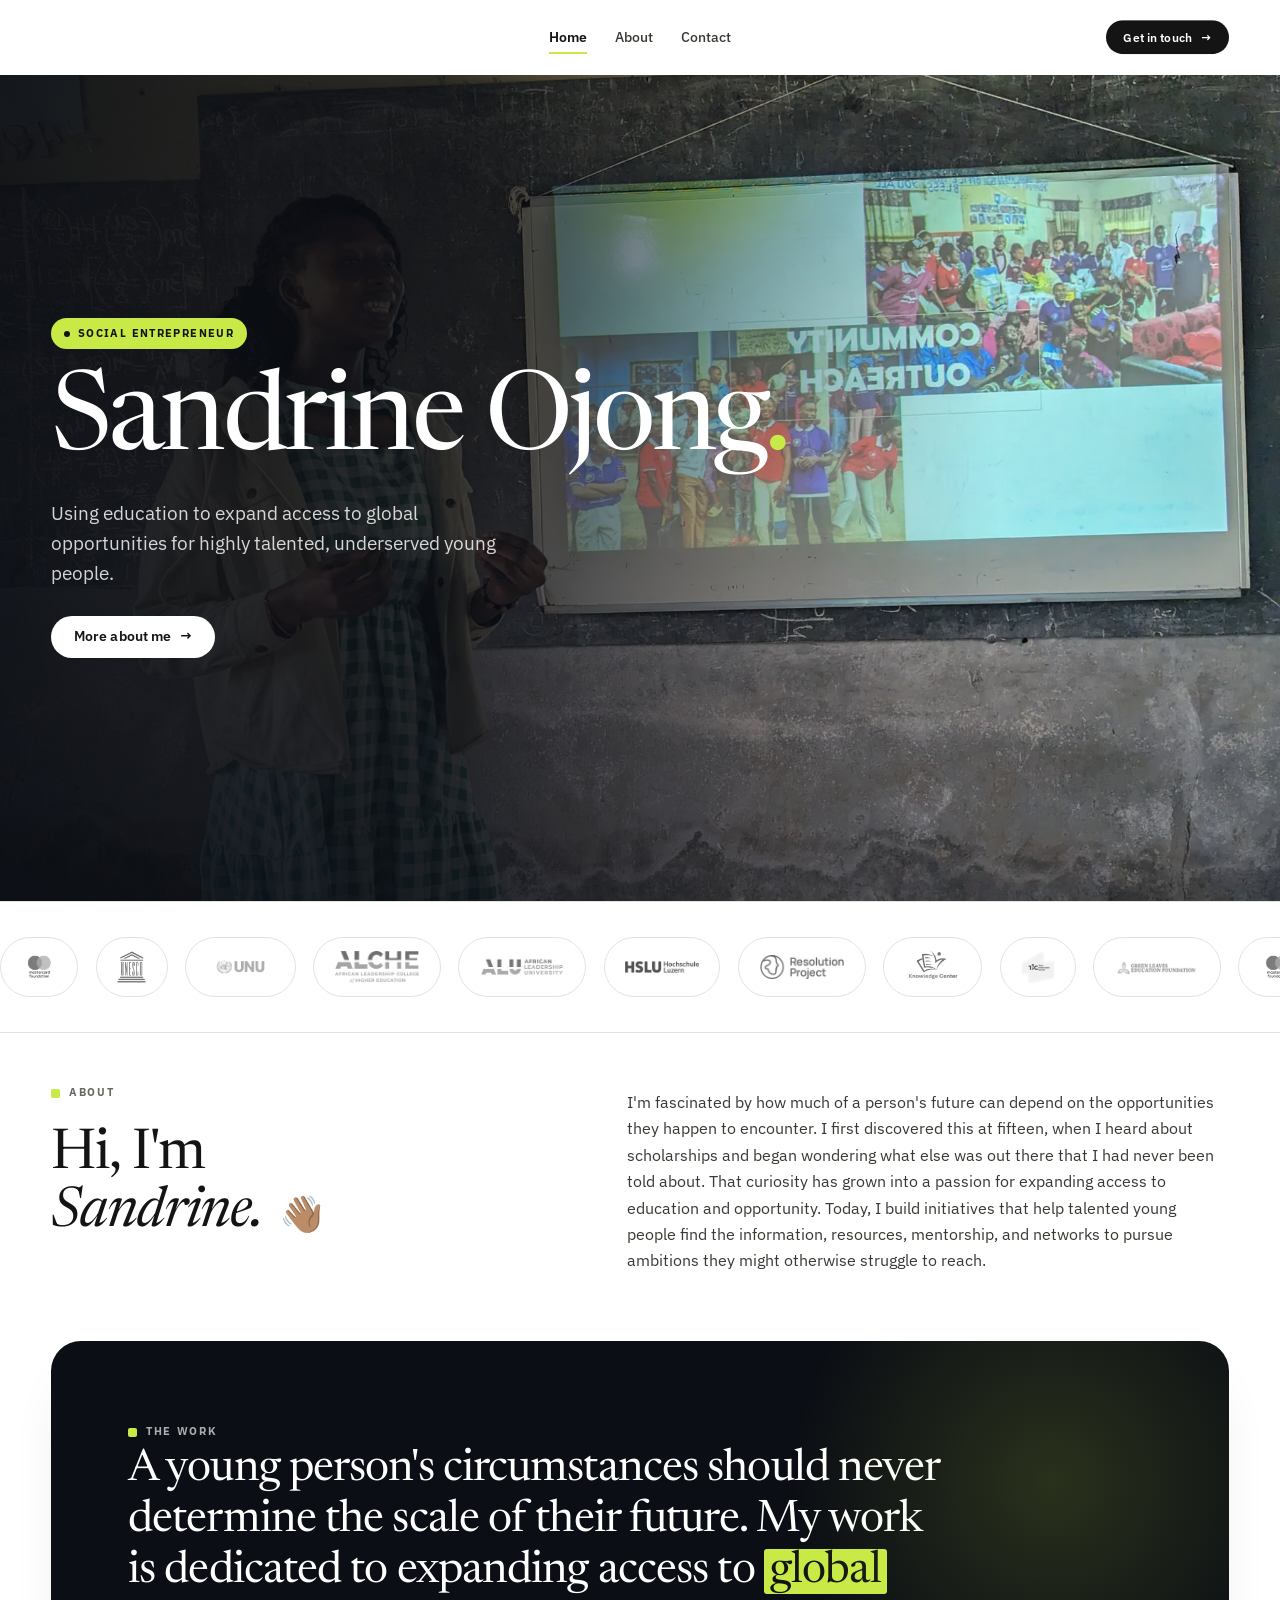
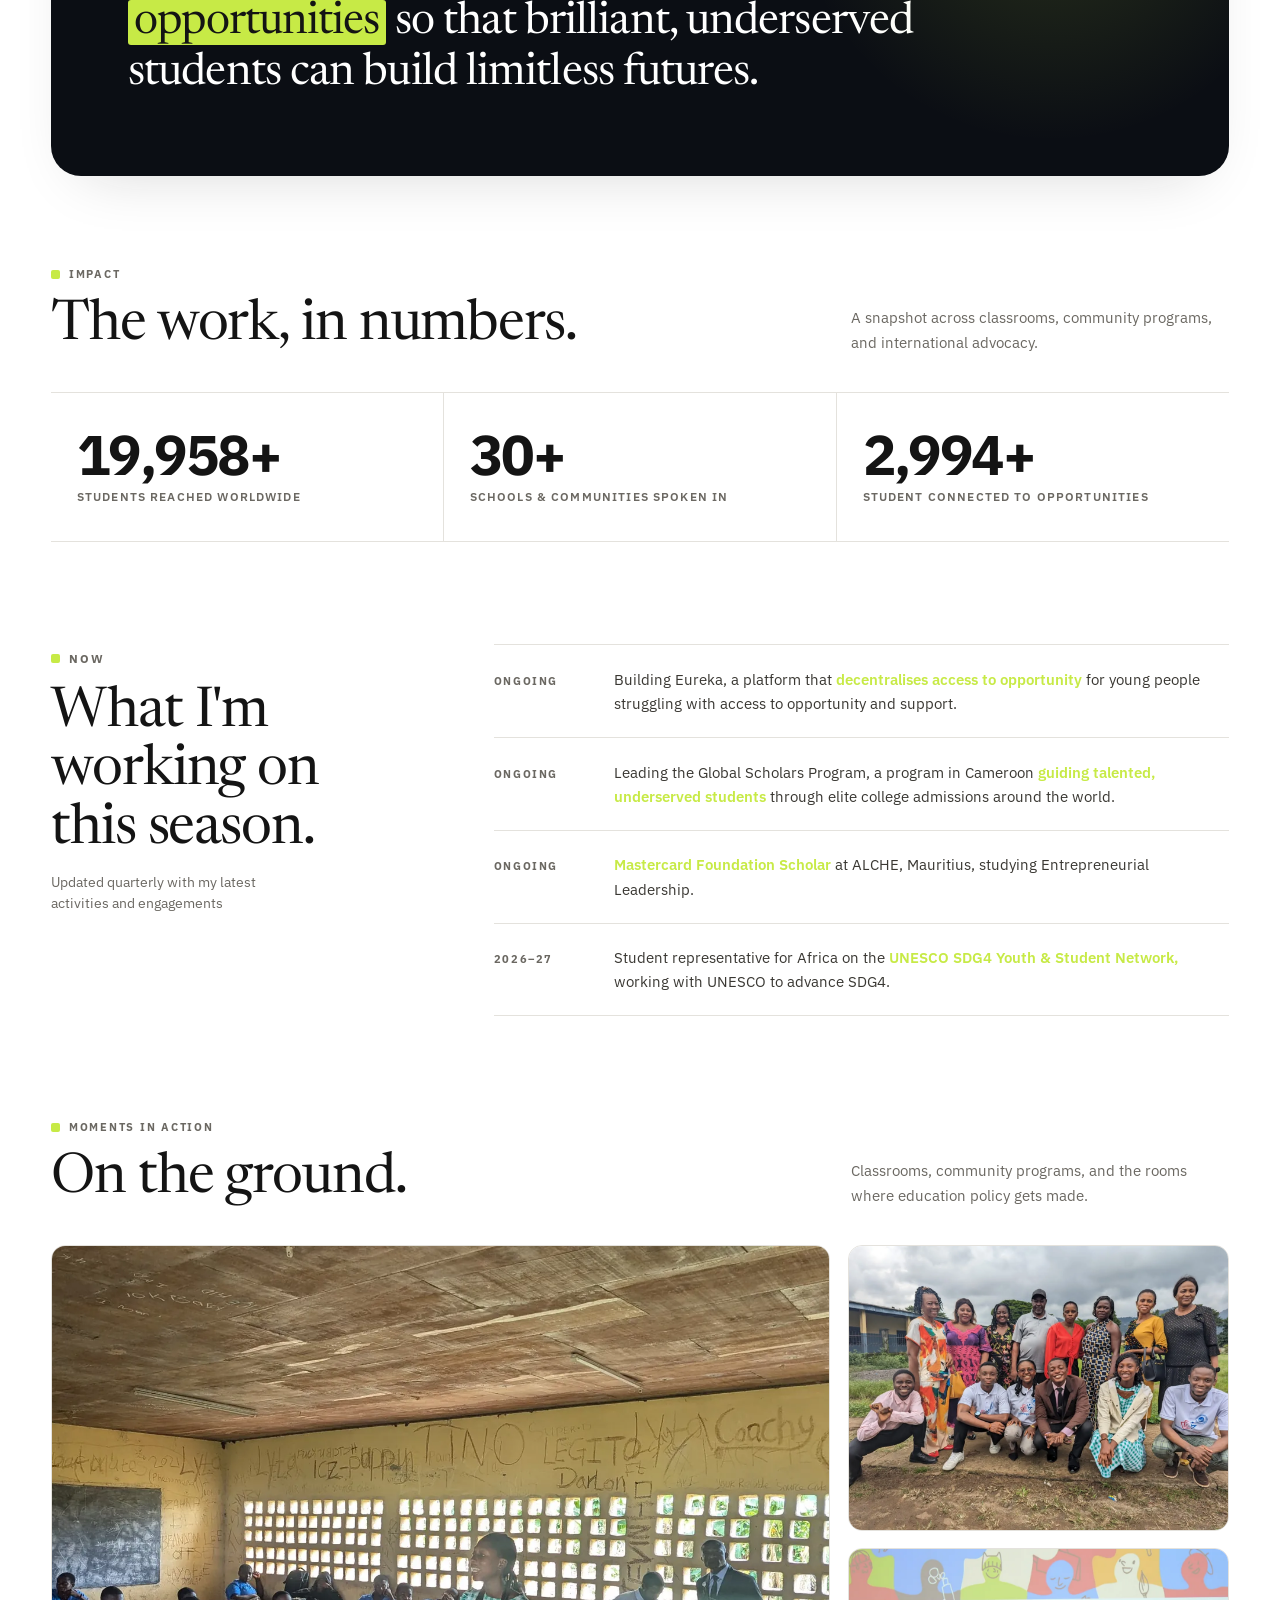
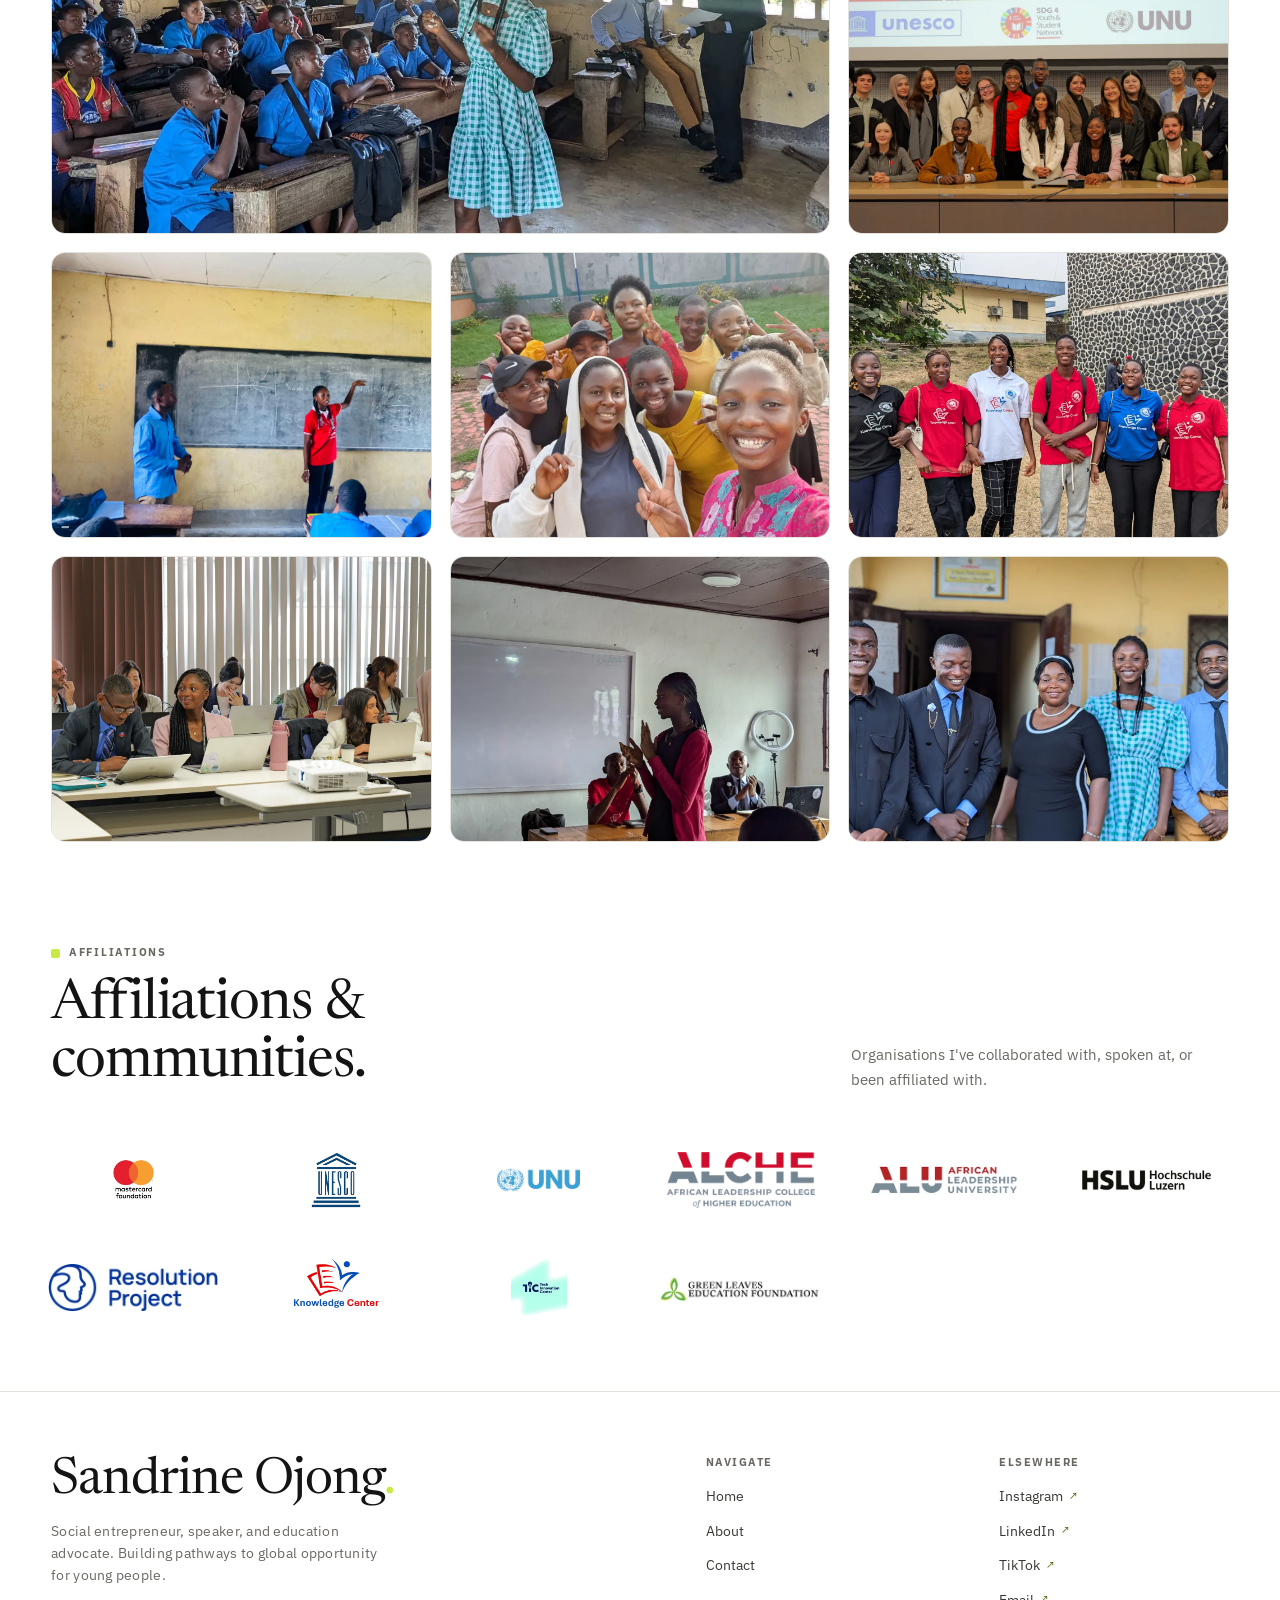
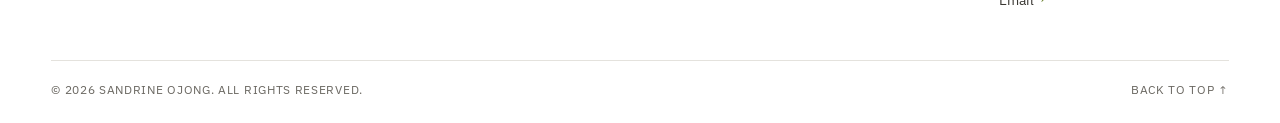
==== index.html @ 156464ea "content(about): replace gallery hero image; restore homepage hero image" ====
<!DOCTYPE html>
<html lang="en">
<head>
  <meta charset="utf-8">
  <meta name="viewport" content="width=device-width, initial-scale=1">
  <title>Sandrine Ojong — Education advocate & social entrepreneur</title>
  <meta name="description" content="Sandrine Ojong is a Cameroonian social entrepreneur, Mastercard Foundation Scholar, and education advocate building pathways to global opportunity for underserved young people.">
  <meta name="theme-color" content="#FFFFFF">
  <meta property="og:type" content="website">
  <meta property="og:title" content="Sandrine Ojong — Education advocate & social entrepreneur">
  <meta property="og:description" content="Using education to expand access to global opportunities for highly talented, underserved young people.">
  <meta property="og:image" content="assets/images/home/pxl_20240803_101109037.webp">
  <meta name="twitter:card" content="summary_large_image">
  <link rel="icon" href="assets/favicon.svg" type="image/svg+xml">
  <link rel="preconnect" href="https://fonts.googleapis.com">
  <link rel="preconnect" href="https://fonts.gstatic.com" crossorigin>
  <link href="https://fonts.googleapis.com/css2?family=IBM+Plex+Sans:wght@400;500;600;700&family=Newsreader:ital,opsz,wght@0,6..72,300..700;1,6..72,300..600&display=swap" rel="stylesheet">
  <link rel="stylesheet" href="assets/css/styles.css">
  <script src="assets/js/main.js" defer></script>
</head>
<body id="top">
  <header class="site-header">
    <div class="shell site-header__inner">
      <nav class="site-nav" aria-label="Primary">
        <a href="index.html" aria-current="page">Home</a>
        <a href="about.html">About</a>
        <a href="contact.html">Contact</a>
      </nav>
      <div class="site-header__actions">
        <a class="btn btn--ink btn--sm" href="contact.html">Get in touch <span class="arrow" aria-hidden="true">→</span></a>
        <button class="menu-toggle" type="button" data-menu-open aria-label="Open menu" aria-controls="menuDialog" aria-expanded="false">
          <span></span><span></span><span></span>
        </button>
      </div>
    </div>
  </header>

  <dialog class="menu-dialog" id="menuDialog" aria-label="Menu">
    <div class="menu-dialog__inner">
      <div class="menu-dialog__top">
        <a class="brand" href="index.html">Sandrine Ojong<span class="brand__mark" aria-hidden="true"></span></a>
        <button class="menu-dialog__close" type="button" data-menu-close aria-label="Close menu">✕</button>
      </div>
      <nav class="menu-nav" aria-label="Mobile">
        <a href="index.html">Home <span>01</span></a>
        <a href="about.html">About <span>02</span></a>
        <a href="contact.html">Contact <span>03</span></a>
      </nav>
      <div class="menu-dialog__foot">
        <a class="btn btn--ink" href="contact.html">Get in touch <span class="arrow" aria-hidden="true">→</span></a>
        <p class="menu-dialog__meta">sandrineojongayuktabong@gmail.com</p>
      </div>
    </div>
  </dialog>

  <main id="main">
    <!-- Hero -->
    <section class="hero">
      <div class="hero__panel">
        <div class="hero__media">
          <img src="assets/images/home/pxl_20240803_101109037.webp" alt="Sandrine Ojong presenting at a community outreach session in a classroom" fetchpriority="high">
        </div>
        <div class="hero__scrim" aria-hidden="true"></div>
        <div class="hero__content">
          <span class="hero__badge">Social entrepreneur</span>
          <h1>Sandrine Ojong<span class="dot">.</span></h1>
          <p class="hero__tagline">Using education to expand access to global opportunities for highly talented, underserved young people.</p>
          <div class="hero__ctas">
            <a class="btn btn--light" href="about.html">More about me <span class="arrow" aria-hidden="true">→</span></a>
          </div>
        </div>
      </div>
    </section>

    <!-- Logo strip -->
    <div class="logo-strip" aria-label="Partners and affiliations">
      <div class="logo-track">
        <div class="logo-group">
          <div class="logo-chip"><img src="assets/images/logos/mastercardfoundation_logo.webp" alt="" loading="lazy"></div>
          <div class="logo-chip"><img src="assets/images/logos/images.webp" alt="" loading="lazy"></div>
          <div class="logo-chip"><img src="assets/images/logos/unu_logo-290x139.webp" alt="" loading="lazy"></div>
          <div class="logo-chip"><img src="assets/images/logos/alche.webp" alt="" loading="lazy"></div>
          <div class="logo-chip"><img src="assets/images/logos/alu.webp" alt="" loading="lazy"></div>
          <div class="logo-chip"><img src="assets/images/logos/hslu-logo-de-schwarz-cmyk-progressiv.webp" alt="" loading="lazy"></div>
          <div class="logo-chip"><img src="assets/images/logos/images-png.webp" alt="" loading="lazy"></div>
          <div class="logo-chip"><img src="assets/images/logos/knowledge-center.webp" alt="" loading="lazy"></div>
          <div class="logo-chip"><img src="assets/images/logos/images-(3).webp" alt="" loading="lazy"></div>
          <div class="logo-chip"><img src="assets/images/logos/screenshot-2026-11-15-204355.webp" alt="" loading="lazy"></div>
        </div>
        <div class="logo-group" aria-hidden="true">
          <div class="logo-chip"><img src="assets/images/logos/mastercardfoundation_logo.webp" alt="" loading="lazy"></div>
          <div class="logo-chip"><img src="assets/images/logos/images.webp" alt="" loading="lazy"></div>
          <div class="logo-chip"><img src="assets/images/logos/unu_logo-290x139.webp" alt="" loading="lazy"></div>
          <div class="logo-chip"><img src="assets/images/logos/alche.webp" alt="" loading="lazy"></div>
          <div class="logo-chip"><img src="assets/images/logos/alu.webp" alt="" loading="lazy"></div>
          <div class="logo-chip"><img src="assets/images/logos/hslu-logo-de-schwarz-cmyk-progressiv.webp" alt="" loading="lazy"></div>
          <div class="logo-chip"><img src="assets/images/logos/images-png.webp" alt="" loading="lazy"></div>
          <div class="logo-chip"><img src="assets/images/logos/knowledge-center.webp" alt="" loading="lazy"></div>
          <div class="logo-chip"><img src="assets/images/logos/images-(3).webp" alt="" loading="lazy"></div>
          <div class="logo-chip"><img src="assets/images/logos/screenshot-2026-11-15-204355.webp" alt="" loading="lazy"></div>
        </div>
      </div>
    </div>

    <!-- About intro -->
    <section class="section" aria-labelledby="about-title">
      <div class="shell">
        <div class="about-intro">
          <div class="about-intro__left">
            <span class="eyebrow">About</span>
            <h2 id="about-title">Hi, I'm <span class="italic">Sandrine.</span> <span class="wave-hand" aria-hidden="true">👋🏽</span></h2>
          </div>
          <div class="about-intro__right">
            <p>I'm fascinated by how much of a person's future can depend on the opportunities they happen to encounter. I first discovered this at fifteen, when I heard about scholarships and began wondering what else was out there that I had never been told about. That curiosity has grown into a passion for expanding access to education and opportunity. Today, I build initiatives that help talented young people find the information, resources, mentorship, and networks to pursue ambitions they might otherwise struggle to reach.</p>
          </div>
        </div>
      </div>
    </section>

    <!-- Manifesto -->
    <section class="section section--tight" id="work" aria-labelledby="work-title">
      <div class="shell">
        <div class="manifesto" data-reveal>
          <div class="manifesto__inner">
            <span class="eyebrow eyebrow--light">The work</span>
            <p id="work-title">A young person's circumstances should never determine the scale of their future. My work is dedicated to expanding access to <span class="hl">global opportunities</span> so that brilliant, underserved students can build limitless futures.</p>
          </div>
        </div>
      </div>
    </section>

    <!-- Impact -->
    <section class="section" id="impact" aria-labelledby="impact-title">
      <div class="shell">
        <div class="section-head">
          <div class="section-head__text">
            <span class="eyebrow">Impact</span>
            <h2 id="impact-title">The work, in numbers.</h2>
          </div>
          <p class="section-head__aside">A snapshot across classrooms, community programs, and international advocacy.</p>
        </div>
        <div class="metrics">
          <div class="metric">
            <span class="metric__num" data-count="20000" data-suffix="+">20,000+</span>
            <span class="metric__label">Students reached worldwide</span>
          </div>
          <div class="metric">
            <span class="metric__num" data-count="30" data-suffix="+">30+</span>
            <span class="metric__label">Schools &amp; communities spoken in</span>
          </div>
          <div class="metric">
            <span class="metric__num" data-count="3000" data-suffix="+">3,000+</span>
            <span class="metric__label">Student connected to opportunities</span>
          </div>
        </div>
      </div>
    </section>

    <!-- Now -->
    <section class="section section--rule" id="now" aria-labelledby="now-title">
      <div class="shell">
        <div class="now">
          <div class="now__header">
            <div class="now__eyebrow"><span class="now__mark" aria-hidden="true"></span> NOW</div>
            <h2 id="now-title" class="now__title">What I'm working on this season.</h2>
            <p class="now__sub">Updated quarterly with my latest activities and engagements</p>
          </div>
          <div class="now__list">
            <article class="now__item">
              <span class="now__status">ONGOING</span>
              <p class="now__desc">Building Eureka, a platform that <strong>decentralises access to opportunity</strong> for young people struggling with access to opportunity and support.</p>
            </article>
            <article class="now__item">
              <span class="now__status">ONGOING</span>
              <p class="now__desc">Leading the Global Scholars Program, a program in Cameroon <strong>guiding talented, underserved students</strong> through elite college admissions around the world.</p>
            </article>
            <article class="now__item">
              <span class="now__status">ONGOING</span>
              <p class="now__desc"><strong>Mastercard Foundation Scholar</strong> at ALCHE, Mauritius, studying Entrepreneurial Leadership.</p>
            </article>
            <article class="now__item">
              <span class="now__status">2026–27</span>
              <p class="now__desc">Student representative for Africa on the <strong>UNESCO SDG4 Youth &amp; Student Network,</strong> working with UNESCO to advance SDG4.</p>
            </article>
          </div>
        </div>
      </div>
    </section>

    <!-- Moments -->
    <section class="section section--rule" id="moments" aria-labelledby="moments-title">
      <div class="shell">
        <div class="section-head">
          <div class="section-head__text">
            <span class="eyebrow">Moments in action</span>
            <h2 id="moments-title">On the ground.</h2>
          </div>
          <p class="section-head__aside">Classrooms, community programs, and the rooms where education policy gets made.</p>
        </div>

        <div class="gallery" data-gallery style="margin-top: 1.6rem;">
          <figure class="gallery__item gallery__item--feature" data-gallery-item data-cat="classrooms" data-cat-label="classrooms · Cameroon" data-title="talking about a national STEM competition" data-full="assets/images/home/img-20241128-wa0067.webp" tabindex="0" role="button" aria-label="Open image: talking about a national STEM competition">
            <img src="assets/images/home/img-20241128-wa0067.webp" alt="sandrine talking about a national STEM competition during a school visit" loading="lazy">
            <figcaption class="gallery__caption"><strong>talking about a national STEM competition</strong><span>classrooms · Cameroon</span></figcaption>
          </figure>
          <figure class="gallery__item" data-gallery-item data-cat="community" data-cat-label="community · Cameroon" data-title="talk with parents" data-full="assets/images/home/img-20240803-wa0049.webp" tabindex="0" role="button" aria-label="Open image: talk with parents">
            <img src="assets/images/home/img-20240803-wa0049.webp" alt="sandrine in a parents workshop" loading="lazy">
            <figcaption class="gallery__caption"><strong>talk with parents</strong><span>community · Cameroon</span></figcaption>
          </figure>
          <figure class="gallery__item" data-gallery-item data-cat="unesco" data-cat-label="UNESCO · Tokyo" data-title="UNESCO workshop, Tokyo" data-full="assets/images/about/unesco-workshop-group-participants.webp" tabindex="0" role="button" aria-label="Open image: UNESCO workshop, Tokyo">
            <img src="assets/images/about/unesco-workshop-group-participants.webp" alt="participants at a UNESCO workshop in Tokyo" loading="lazy">
            <figcaption class="gallery__caption"><strong>UNESCO workshop, Tokyo</strong><span>UNESCO · Tokyo</span></figcaption>
          </figure>
          <figure class="gallery__item" data-gallery-item data-cat="classrooms" data-cat-label="classrooms · Cameroon" data-title="school visit" data-full="assets/images/home/img-20241120-wa0021.webp" tabindex="0" role="button" aria-label="Open image: school visit">
            <img src="assets/images/home/img-20241120-wa0021.webp" alt="sandrine during a school visit in Cameroon" loading="lazy">
            <figcaption class="gallery__caption"><strong>school visit</strong><span>classrooms · Cameroon</span></figcaption>
          </figure>
          <figure class="gallery__item" data-gallery-item data-cat="classrooms" data-cat-label="classrooms · Cameroon" data-title="skills building workshop" data-full="assets/images/home/img-20250315-wa1166.webp" tabindex="0" role="button" aria-label="Open image: skills building workshop">
            <img src="assets/images/home/img-20250315-wa1166.webp" alt="skills building workshop with students" loading="lazy">
            <figcaption class="gallery__caption"><strong>skills building workshop</strong><span>classrooms · Cameroon</span></figcaption>
          </figure>
          <figure class="gallery__item" data-gallery-item data-cat="community" data-cat-label="community · Cameroon" data-title="STEM exam facilitation" data-full="assets/images/home/img-20250520-wa0004.webp" tabindex="0" role="button" aria-label="Open image: STEM exam facilitation">
            <img src="assets/images/home/img-20250520-wa0004.webp" alt="STEM exam facilitation at a school in Cameroon" loading="lazy">
            <figcaption class="gallery__caption"><strong>STEM exam facilitation</strong><span>community · Cameroon</span></figcaption>
          </figure>
          <figure class="gallery__item" data-gallery-item data-cat="unesco" data-cat-label="UNESCO · Tokyo" data-title="UNESCO workshop, day two" data-full="assets/images/about/unesco-workshop-day-2---10.webp" tabindex="0" role="button" aria-label="Open image: UNESCO workshop, day two">
            <img src="assets/images/about/unesco-workshop-day-2---10.webp" alt="delegates working together at a UNESCO workshop" loading="lazy">
            <figcaption class="gallery__caption"><strong>UNESCO workshop, day two</strong><span>UNESCO · Tokyo</span></figcaption>
          </figure>
          <figure class="gallery__item" data-gallery-item data-cat="community" data-cat-label="community" data-title="college orientation workshop" data-full="assets/images/home/pxl_20250621_122134770.portrait.webp" tabindex="0" role="button" aria-label="Open image: college orientation workshop">
            <img src="assets/images/home/pxl_20250621_122134770.portrait.webp" alt="college orientation workshop" loading="lazy">
            <figcaption class="gallery__caption"><strong>college orientation workshop</strong><span>community</span></figcaption>
          </figure>
          <figure class="gallery__item" data-gallery-item data-cat="community" data-cat-label="community · Cameroon" data-title="meeting school principals" data-full="assets/images/home/img-20241128-wa0081.webp" tabindex="0" role="button" aria-label="Open image: meeting school principals">
            <img src="assets/images/home/img-20241128-wa0081.webp" alt="meeting school principals" loading="lazy">
            <figcaption class="gallery__caption"><strong>meeting school principals</strong><span>community · Cameroon</span></figcaption>
          </figure>
        </div>
      </div>
    </section>

    <!-- Affiliations -->
    <section class="section section--rule" id="affiliations" aria-labelledby="affiliations-title">
      <div class="shell">
        <div class="section-head">
          <div class="section-head__text">
            <span class="eyebrow">Affiliations</span>
            <h2 id="affiliations-title">Affiliations &amp; communities.</h2>
          </div>
          <p class="section-head__aside">Organisations I've collaborated with, spoken at, or been affiliated with.</p>
        </div>

        <div class="logo-wall">
          <img src="assets/images/logos/mastercardfoundation_logo.webp" alt="Mastercard Foundation" loading="lazy">
          <img src="assets/images/logos/images.webp" alt="UNESCO" loading="lazy">
          <img src="assets/images/logos/unu_logo-290x139.webp" alt="United Nations University" loading="lazy">
          <img src="assets/images/logos/alche.webp" alt="ALCHE" loading="lazy">
          <img src="assets/images/logos/alu.webp" alt="African Leadership University" loading="lazy">
          <img src="assets/images/logos/hslu-logo-de-schwarz-cmyk-progressiv.webp" alt="HSLU" loading="lazy">
          <img src="assets/images/logos/images-png.webp" alt="Resolution Project" loading="lazy">
          <img src="assets/images/logos/knowledge-center.webp" alt="Knowledge Center" loading="lazy">
          <img src="assets/images/logos/images-(3).webp" alt="TIC Foundation" loading="lazy">
          <img src="assets/images/logos/screenshot-2026-11-15-204355.webp" alt="Green Leaves Education Foundation" loading="lazy">
        </div>
      </div>
    </section>
  </main>

  <footer class="site-footer">
    <div class="shell">
      <div class="footer-grid">
        <div class="footer-brand">
          <h2>Sandrine Ojong<span class="dot">.</span></h2>
          <p>Social entrepreneur, speaker, and education advocate. Building pathways to global opportunity for young people.</p>
        </div>
        <div class="footer-col">
          <h3>Navigate</h3>
          <ul>
            <li><a href="index.html">Home</a></li>
            <li><a href="about.html">About</a></li>
            <li><a href="contact.html">Contact</a></li>
          </ul>
        </div>
        <div class="footer-col">
          <h3>Elsewhere</h3>
          <ul>
            <li><a href="https://www.instagram.com/sandrine_ojong/" target="_blank" rel="noopener noreferrer">Instagram <span class="ext" aria-hidden="true">↗</span></a></li>
            <li><a href="https://www.linkedin.com/in/sandrine-ojong-369b96265/" target="_blank" rel="noopener noreferrer">LinkedIn <span class="ext" aria-hidden="true">↗</span></a></li>
            <li><a href="https://www.tiktok.com/@sandrineojong" target="_blank" rel="noopener noreferrer">TikTok <span class="ext" aria-hidden="true">↗</span></a></li>
            <li><a href="mailto:sandrineojongayuktabong@gmail.com">Email <span class="ext" aria-hidden="true">↗</span></a></li>
          </ul>
        </div>
      </div>
      <div class="footer-bottom">
        <span>© <span data-year>2026</span> Sandrine Ojong. All rights reserved.</span>
        <a href="#top">Back to top ↑</a>
      </div>
    </div>
  </footer>

  <dialog class="lightbox" id="lightbox" aria-label="Image viewer">
    <figure class="lightbox__figure">
      <img class="lightbox__img" data-lightbox-img alt="">
      <figcaption class="lightbox__bar">
        <span class="lightbox__caption">
          <strong data-lightbox-title></strong>
          <span data-lightbox-cat></span>
        </span>
        <span class="lightbox__controls">
          <button class="lightbox__btn" type="button" data-lightbox-prev aria-label="Previous image">←</button>
          <button class="lightbox__btn" type="button" data-lightbox-next aria-label="Next image">→</button>
          <button class="lightbox__btn lightbox__btn--close" type="button" data-lightbox-close aria-label="Close viewer">✕</button>
        </span>
      </figcaption>
    </figure>
  </dialog>
</body>
</html>
---- assets/css/styles.css ----
/* =========================================================
   Sandrine Ojong — portfolio
   Editorial "field notes" system
   ========================================================= */

/* ---------- 1. Tokens ---------- */
:root {
  --paper: #ffffff;
  --paper-2: #faf9f8;
  --paper-3: #f5f4f2;
  --card: #ffffff;
  --ink: #141414;
  --ink-2: #3a3833;
  --muted: #6b6862;
  --line: #e4e2dd;
  --line-strong: #cfccc4;
  --lime: #c7ea46;
  --lime-soft: #eaf6b8;
  --lime-ink: #3d4d00;
  --accent-ink: #4c6600;
  --purple: #7E57C2;
  --purple-soft: #ede7f6;
  --night: #0b0e14;
  --night-2: #151b25;
  --white: #ffffff;

  --radius-sm: 8px;
  --radius: 14px;
  --radius-lg: 22px;
  --radius-xl: 30px;
  --pill: 999px;

  --max: 1600px;
  --gutter: clamp(1.5rem, 4vw, 4rem);
  --section-y: clamp(2.5rem, 4vw, 4rem);
  --header-h: 74px;

  --font-serif: "Newsreader", "Iowan Old Style", Georgia, serif;
  --font-sans: "IBM Plex Sans", ui-sans-serif, system-ui, -apple-system, "Segoe UI", sans-serif;

  --shadow: 0 24px 60px -32px rgba(20, 20, 20, 0.2);
  --shadow-soft: 0 14px 34px -24px rgba(20, 20, 20, 0.15);
  --ease: cubic-bezier(0.22, 0.72, 0.2, 1);
}

/* ---------- 2. Reset ---------- */
*,
*::before,
*::after { box-sizing: border-box; }

html { -webkit-text-size-adjust: 100%; scroll-behavior: smooth; overflow-x: hidden; }

body {
  margin: 0;
  background: var(--paper);
  color: var(--ink);
  font-family: var(--font-sans);
  font-size: 1rem;
  line-height: 1.65;
  -webkit-font-smoothing: antialiased;
  text-rendering: optimizeLegibility;
}

img, svg, video { display: block; max-width: 100%; }
img { height: auto; }

h1, h2, h3, h4, p, figure, blockquote { margin: 0; }
ul, ol { margin: 0; padding: 0; list-style: none; }
a { color: inherit; text-decoration: none; }
button, input, select, textarea { font: inherit; color: inherit; }
button { cursor: pointer; background: none; border: 0; }

:focus-visible {
  outline: 2px solid var(--ink);
  outline-offset: 3px;
  border-radius: 3px;
}

::selection { background: var(--lime); color: var(--ink); }

/* ---------- 3. Typography ---------- */
.display,
h1, h2, h3 {
  font-family: var(--font-serif);
  font-weight: 400;
  letter-spacing: -0.02em;
  line-height: 1.04;
  text-wrap: balance;
}
h1 { font-size: clamp(3rem, 7vw, 6rem); line-height: 0.96; letter-spacing: -0.035em; }
h1 { font-size: clamp(3rem, 6vw, 5rem); }
h2 { font-size: clamp(2rem, 4.4vw, 3.5rem); }
h3 { font-size: clamp(1.35rem, 2.2vw, 1.8rem); line-height: 1.15; }

.lead {
  font-size: clamp(1.05rem, 1.5vw, 1.2rem);
  line-height: 1.62;
  color: var(--ink-2);
  max-width: 70ch;
}
.dot { color: var(--lime); }

.muted { color: var(--muted); }
.serif { font-family: var(--font-serif); }
.italic { font-style: italic; }

.eyebrow {
  display: inline-flex;
  align-items: center;
  gap: 0.55rem;
  font-family: var(--font-sans);
  font-size: 0.68rem;
  font-weight: 700;
  letter-spacing: 0.16em;
  text-transform: uppercase;
  color: var(--muted);
}
.eyebrow::before {
  content: "";
  width: 9px;
  height: 9px;
  border-radius: 2px;
  background: var(--lime);
  flex: none;
}
.eyebrow--light { color: rgba(255, 255, 255, 0.66); }

/* ---------- 4. Layout ---------- */
.shell {
  width: 100%;
  max-width: var(--max);
  margin-inline: auto;
  padding-inline: var(--gutter);
}

.section { padding-block: var(--section-y); }
.section--tight { padding-block: clamp(2rem, 3vw, 3.5rem); }

.section-head {
  display: flex;
  flex-wrap: wrap;
  align-items: flex-end;
  justify-content: space-between;
  gap: 1.2rem 2rem;
  margin-bottom: clamp(1.4rem, 3vw, 2.25rem);
}
.section-head__text { display: flex; flex-direction: column; gap: 0.85rem; max-width: 58ch; }
.section-head__text h2 { max-width: 24ch; }
.section-head__aside { max-width: 42ch; color: var(--muted); font-size: 0.95rem; }

.grid-2 { display: grid; grid-template-columns: repeat(2, minmax(0, 1fr)); gap: clamp(1.5rem, 4vw, 4rem); }
.grid-3 { display: grid; grid-template-columns: repeat(3, minmax(0, 1fr)); gap: clamp(1rem, 2.5vw, 1.8rem); }
.grid-4 { display: grid; grid-template-columns: repeat(4, minmax(0, 1fr)); gap: clamp(1rem, 2vw, 1.5rem); }

.rule { border: 0; border-top: 1px solid var(--line); margin: 0; }

/* ---------- 5. Buttons & links ---------- */
.btn {
  display: inline-flex;
  align-items: center;
  justify-content: center;
  gap: 0.55rem;
  padding: 0.8rem 1.35rem;
  border-radius: var(--pill);
  border: 1px solid transparent;
  font-family: var(--font-sans);
  font-size: 0.86rem;
  font-weight: 600;
  letter-spacing: 0.01em;
  line-height: 1;
  transition: background-color 0.25s var(--ease), color 0.25s var(--ease),
    border-color 0.25s var(--ease), transform 0.25s var(--ease);
  white-space: nowrap;
}
.btn:hover { transform: translateY(-1px); }
.btn:active { transform: translateY(0); }
.btn .arrow { transition: transform 0.25s var(--ease); }
.btn:hover .arrow { transform: translateX(3px); }

.btn--ink { background: var(--ink); color: var(--white); }
.btn--ink:hover { background: var(--lime); color: var(--ink); }

.btn--lime { background: var(--lime); color: var(--ink); }
.btn--lime:hover { background: var(--white); color: var(--ink); }

.btn--ghost { background: transparent; color: var(--ink); border-color: var(--ink); }
.btn--ghost:hover { background: var(--ink); color: var(--white); }

.btn--light { background: var(--white); color: var(--ink); }
.btn--light:hover { background: var(--lime); }

.btn--on-dark { background: transparent; color: var(--white); border-color: rgba(255, 255, 255, 0.45); }
.btn--on-dark:hover { background: var(--white); color: var(--ink); border-color: var(--white); }

.btn--sm { padding: 0.6rem 1rem; font-size: 0.78rem; }

.link-underline {
  display: inline-flex;
  align-items: center;
  gap: 0.4rem;
  font-weight: 600;
  color: var(--accent-ink);
  background-image: linear-gradient(var(--lime), var(--lime));
  background-repeat: no-repeat;
  background-position: 0 100%;
  background-size: 100% 2px;
  padding-bottom: 2px;
  transition: background-size 0.25s var(--ease), color 0.2s var(--ease);
}
.link-underline:hover { background-size: 100% 0.55em; color: var(--ink); }

.pill {
  display: inline-flex;
  align-items: center;
  gap: 0.45rem;
  padding: 0.32rem 0.7rem;
  border-radius: var(--pill);
  font-size: 0.68rem;
  font-weight: 600;
  letter-spacing: 0.1em;
  text-transform: uppercase;
  line-height: 1;
  background: var(--paper-2);
  color: var(--muted);
  border: 1px solid var(--line);
}
.pill--lime { background: var(--lime-soft); color: var(--lime-ink); border-color: transparent; }
.pill--ink { background: var(--ink); color: var(--white); border-color: var(--ink); }
.pill--outline { background: transparent; color: var(--ink); border-color: var(--line-strong); }

/* ---------- 6. Header ---------- */
.site-header {
  position: sticky;
  top: 0;
  z-index: 80;
  background: rgba(255, 255, 255, 0.82);
  backdrop-filter: blur(14px);
  -webkit-backdrop-filter: blur(14px);
  border-bottom: 1px solid transparent;
  transition: border-color 0.3s var(--ease), background-color 0.3s var(--ease);
}
.site-header.is-scrolled { border-bottom-color: var(--line); background: rgba(255, 255, 255, 0.92); }

.site-header__inner {
  height: var(--header-h);
  display: flex;
  align-items: center;
  justify-content: center;
  gap: 1.5rem;
  position: relative;
}

.brand {
  display: inline-flex;
  align-items: baseline;
  gap: 0.32rem;
  font-family: var(--font-serif);
  font-size: 1.4rem;
  font-weight: 500;
  letter-spacing: -0.02em;
  line-height: 1;
}
.brand__mark {
  width: 9px;
  height: 9px;
  border-radius: 50%;
  background: var(--lime);
  display: inline-block;
  transform: translateY(-1px);
}

.site-nav { display: flex; align-items: center; gap: 1.75rem; }
.site-nav a {
  position: relative;
  font-size: 0.85rem;
  font-weight: 500;
  color: var(--ink-2);
  padding-block: 0.35rem;
  transition: color 0.2s var(--ease);
}
.site-nav a::after {
  content: "";
  position: absolute;
  left: 0;
  bottom: 0;
  width: 100%;
  height: 2px;
  background: var(--lime);
  transform: scaleX(0);
  transform-origin: left;
  transition: transform 0.25s var(--ease);
}
.site-nav a:hover { color: var(--ink); }
.site-nav a:hover::after,
.site-nav a[aria-current="page"]::after { transform: scaleX(1); }
.site-nav a[aria-current="page"] { color: var(--ink); font-weight: 600; }

.site-header__actions { position: absolute; right: var(--gutter); top: 50%; transform: translateY(-50%); display: flex; align-items: center; gap: 0.7rem; }

.menu-toggle {
  display: none;
  width: 44px;
  height: 44px;
  border: 1px solid var(--line-strong);
  border-radius: 50%;
  align-items: center;
  justify-content: center;
  gap: 4px;
  flex-direction: column;
  background: var(--card);
}
.menu-toggle span {
  display: block;
  width: 16px;
  height: 1.5px;
  background: var(--ink);
  transition: transform 0.25s var(--ease), opacity 0.25s var(--ease);
}

/* ---------- 7. Mobile menu (dialog) ---------- */
.menu-dialog {
  position: fixed;
  inset: 0;
  width: 100%;
  max-width: none;
  height: 100%;
  max-height: none;
  margin: 0;
  padding: 0;
  border: 0;
  background: var(--paper);
  color: var(--ink);
  overflow-y: auto;
}
.menu-dialog::backdrop { background: rgba(11, 14, 20, 0.45); }
.menu-dialog__inner {
  min-height: 100%;
  display: flex;
  flex-direction: column;
  padding: 1.1rem var(--gutter) 2rem;
}
.menu-dialog__top {
  display: flex;
  align-items: center;
  justify-content: space-between;
  height: var(--header-h);
}
.menu-dialog__close {
  width: 44px;
  height: 44px;
  border-radius: 50%;
  border: 1px solid var(--line-strong);
  display: grid;
  place-items: center;
  font-size: 1.2rem;
  background: var(--card);
}
.menu-nav { display: flex; flex-direction: column; margin-top: 2rem; border-top: 1px solid var(--line); }
.menu-nav a {
  display: flex;
  align-items: baseline;
  justify-content: space-between;
  gap: 1rem;
  padding: 1rem 0;
  border-bottom: 1px solid var(--line);
  font-family: var(--font-serif);
  font-size: clamp(1.7rem, 8vw, 2.4rem);
  line-height: 1.1;
  letter-spacing: -0.02em;
}
.menu-nav a span { font-family: var(--font-sans); font-size: 0.7rem; letter-spacing: 0.12em; color: var(--muted); }
.menu-dialog__foot { margin-top: auto; padding-top: 2rem; display: flex; flex-direction: column; gap: 1rem; }
.menu-dialog__foot .btn { width: 100%; }
.menu-dialog__meta { font-size: 0.8rem; color: var(--muted); }

/* ---------- 8. Hero ---------- */
.hero { padding: 0; }
.hero__panel {
  position: relative;
  isolation: isolate;
  overflow: hidden;
  border-radius: 0;
  background: var(--night);
  color: var(--white);
  min-height: calc(100vh - var(--header-h));
  max-height: 940px;
  box-sizing: border-box;
  display: flex;
  align-items: center;
  justify-content: flex-start;
  padding: clamp(1.5rem, 4vw, 3.5rem) var(--gutter);
}
.hero__media { position: absolute; inset: 0; z-index: -2; }
.hero__media img { width: 100%; height: 100%; object-fit: cover; object-position: 28% center; transform: scaleX(-1); }
.hero__scrim {
  position: absolute;
  inset: 0;
  z-index: -1;
  background:
    linear-gradient(90deg, rgba(11, 14, 20, 0.95) 0%, rgba(11, 14, 20, 0.82) 34%, rgba(11, 14, 20, 0.35) 58%, rgba(11, 14, 20, 0.05) 78%),
    linear-gradient(0deg, rgba(11, 14, 20, 0.45) 0%, rgba(11, 14, 20, 0) 45%);
}
.hero__content { position: relative; display: flex; flex-direction: column; gap: 1.35rem; }
.hero__badge {
  align-self: flex-start;
  display: inline-flex;
  align-items: center;
  gap: 0.5rem;
  padding: 0.42rem 0.8rem;
  border-radius: var(--pill);
  background: var(--lime);
  color: var(--ink);
  font-size: 0.66rem;
  font-weight: 700;
  letter-spacing: 0.13em;
  text-transform: uppercase;
}
.hero__badge::before {
  content: "";
  width: 6px;
  height: 6px;
  border-radius: 50%;
  background: var(--ink);
}
.hero h1 { font-size: clamp(3.2rem, 8.6vw, 7rem); color: var(--white); }
h1 .dot { color: var(--lime); }
.hero__tagline {
  max-width: 44ch;
  font-size: clamp(1rem, 1.5vw, 1.18rem);
  line-height: 1.6;
  color: rgba(255, 255, 255, 0.82);
}
.hero__ctas { display: flex; flex-wrap: wrap; gap: 0.7rem; padding-top: 0.4rem; }
.hero__meta {
  display: flex;
  flex-wrap: wrap;
  gap: 0.5rem 1.4rem;
  padding-top: 1rem;
  margin-top: 0.4rem;
  border-top: 1px solid rgba(255, 255, 255, 0.16);
  font-size: 0.74rem;
  letter-spacing: 0.06em;
  text-transform: uppercase;
  color: rgba(255, 255, 255, 0.6);
}
.hero__meta span { display: inline-flex; align-items: center; gap: 0.45rem; }
.hero__meta span::before { content: ""; width: 5px; height: 5px; border-radius: 50%; background: var(--lime); }

/* ---------- 9. Logo marquee ---------- */
.logo-strip { padding-block: 2.2rem; border-block: 1px solid var(--line); overflow: hidden; background: var(--paper); }
.logo-track { display: flex; width: max-content; animation: marquee 46s linear infinite; }
.logo-strip:hover .logo-track { animation-play-state: paused; }
.logo-group { display: flex; align-items: center; gap: 1.1rem; padding-right: 1.1rem; }
.logo-chip {
  display: inline-flex;
  align-items: center;
  gap: 0.8rem;
  padding: 0.8rem 1.3rem;
  border: 1px solid var(--line);
  border-radius: var(--pill);
  background: var(--card);
  white-space: nowrap;
}
.logo-chip img { height: 32px; width: auto; max-width: 84px; object-fit: contain; filter: grayscale(1); opacity: 0.72; transition: filter 0.25s var(--ease), opacity 0.25s var(--ease); }
.logo-chip:hover img { filter: none; opacity: 1; }
.logo-chip span { font-size: 0.8rem; font-weight: 600; letter-spacing: 0.06em; text-transform: uppercase; color: var(--muted); }

@keyframes marquee {
  from { transform: translateX(0); }
  to { transform: translateX(-50%); }
}

/* ---------- 10. About intro ---------- */
.about-intro { display: grid; grid-template-columns: minmax(0, 0.92fr) minmax(0, 1.08fr); gap: clamp(2rem, 5vw, 5rem); align-items: start; }
.about-intro__left { display: flex; flex-direction: column; gap: 1.5rem; }
.about-intro__left h2 { max-width: 11ch; }
.about-intro__portrait {
  position: relative;
  border-radius: var(--radius-lg);
  overflow: hidden;
  border: 1px solid var(--line);
  background: var(--paper-2);
  max-width: 520px;
}
.about-intro__portrait img { width: 100%; aspect-ratio: 4 / 5; object-fit: cover; object-position: center 18%; }
.about-intro__portrait figcaption {
  position: absolute;
  left: 0.8rem;
  bottom: 0.8rem;
  padding: 0.35rem 0.7rem;
  border-radius: var(--pill);
  background: rgba(11, 14, 20, 0.78);
  color: var(--white);
  font-size: 0.66rem;
  letter-spacing: 0.08em;
  text-transform: uppercase;
  backdrop-filter: blur(6px);
}
.about-intro__right { display: flex; flex-direction: column; gap: 1.15rem; padding-top: 0.3rem; }
.about-intro__right p { color: var(--ink-2); max-width: 68ch; }
.about-intro__right .signature {
  font-family: var(--font-serif);
  font-style: italic;
  font-size: 1.35rem;
  color: var(--ink);
  padding-top: 0.4rem;
}
.wave-hand {
  display: inline-block;
  font-size: 0.62em;
  line-height: 1;
  transform-origin: 72% 78%;
  animation: wave 2.4s ease-in-out infinite;
  margin-left: 0.15em;
}
@keyframes wave {
  0%, 100% { transform: rotate(0deg); }
  15% { transform: rotate(16deg); }
  30% { transform: rotate(-9deg); }
  45% { transform: rotate(12deg); }
  60% { transform: rotate(-6deg); }
  75% { transform: rotate(4deg); }
}

/* ---------- 11. Field notes ---------- */
.notes {
  display: grid;
  grid-template-columns: repeat(3, minmax(0, 1fr));
  gap: 1px;
  background: var(--line);
  border: 1px solid var(--line);
  border-radius: var(--radius-lg);
  overflow: hidden;
}
.note { background: var(--card); padding: clamp(1.25rem, 2.5vw, 1.8rem); display: flex; flex-direction: column; gap: 0.7rem; }
.note__mark {
  width: 30px;
  height: 30px;
  border-radius: 50%;
  background: var(--lime);
  display: grid;
  place-items: center;
  font-size: 0.8rem;
  font-weight: 700;
  color: var(--ink);
}
.note h3 { font-size: 1.18rem; line-height: 1.2; }
.note p { font-size: 0.92rem; color: var(--muted); line-height: 1.6; }

/* ---------- 12. Manifesto ---------- */
.manifesto {
  position: relative;
  overflow: hidden;
  border-radius: var(--radius-xl);
  background: var(--night);
  color: var(--white);
  padding: clamp(2rem, 6vw, 5.5rem);
  box-shadow: var(--shadow);
}
.manifesto::after {
  content: "";
  position: absolute;
  right: -8%;
  top: -30%;
  width: 46%;
  aspect-ratio: 1;
  border-radius: 50%;
  background: radial-gradient(circle, rgba(199, 234, 70, 0.16), transparent 68%);
  pointer-events: none;
}
#work { padding-top: 1rem; }
.manifesto p {
  font-family: var(--font-serif);
  font-size: clamp(1.55rem, 3.5vw, 2.85rem);
  line-height: 1.14;
  letter-spacing: -0.02em;
  text-wrap: balance;
}
.manifesto .hl {
  background: var(--lime);
  color: var(--ink);
  padding: 0 0.14em;
  border-radius: 3px;
  box-decoration-break: clone;
  -webkit-box-decoration-break: clone;
}
.manifesto__foot { display: flex; flex-wrap: wrap; align-items: center; gap: 1rem; padding-top: 0.5rem; }

/* ---------- 13. Impact ---------- */
.metrics {
  display: grid;
  grid-template-columns: repeat(3, minmax(0, 1fr));
  gap: 1px;
  background: var(--line);
  border-block: 1px solid var(--line);
}
.metric { background: var(--paper); padding: clamp(1.2rem, 3vw, 2.2rem) clamp(0.8rem, 2vw, 1.6rem); display: flex; flex-direction: column; gap: 0.5rem; }
.metric__num {
  font-family: var(--font-sans);
  font-weight: 700;
  font-size: clamp(2.1rem, 4.4vw, 3.5rem);
  letter-spacing: -0.045em;
  line-height: 0.95;
  font-variant-numeric: tabular-nums;
  color: var(--ink);
  white-space: nowrap;
}
.metric__num .suffix { color: var(--accent-ink); }
.metric__label { font-size: 0.72rem; font-weight: 600; letter-spacing: 0.1em; text-transform: uppercase; color: var(--muted); line-height: 1.45; }
.metric__note { font-size: 0.78rem; color: var(--muted); }
.metrics__foot { padding-top: 1rem; font-size: 0.78rem; color: var(--muted); max-width: 84ch; }

/* ---------- 14. Now ---------- */
.now {
  display: grid;
  grid-template-columns: minmax(0, 0.34fr) minmax(0, 0.66fr);
  gap: clamp(2rem, 5vw, 4rem);
  align-items: start;
}
.now__header { position: sticky; top: calc(var(--header-h) + 1.5rem); }
.now__eyebrow {
  display: inline-flex;
  align-items: center;
  gap: 0.55rem;
  font-size: 0.72rem;
  font-weight: 700;
  letter-spacing: 0.16em;
  text-transform: uppercase;
  color: var(--muted);
  margin-bottom: 1rem;
}
.now__mark {
  width: 9px;
  height: 9px;
  background: var(--lime);
  border-radius: 2px;
  flex: none;
}
.now__title {
  font-family: var(--font-serif);
  font-weight: 400;
  font-size: clamp(2rem, 4.4vw, 3.5rem);
  line-height: 1.04;
  letter-spacing: -0.02em;
  color: var(--ink);
  margin: 0 0 0.75rem;
  text-wrap: balance;
}
.now__sub {
  font-size: 0.9rem;
  color: var(--muted);
  line-height: 1.5;
  max-width: 30ch;
  margin: 0;
}
.now__list { border-top: 1px solid var(--line); }
.now__item {
  display: grid;
  grid-template-columns: 96px minmax(0, 1fr);
  gap: 1rem 1.5rem;
  padding-block: 1.35rem;
  border-bottom: 1px solid var(--line);
  align-items: baseline;
}
.now__status {
  font-size: 0.7rem;
  font-weight: 700;
  letter-spacing: 0.14em;
  text-transform: uppercase;
  color: var(--muted);
  white-space: nowrap;
}
.now__desc {
  color: var(--ink-2);
  font-size: 0.95rem;
  line-height: 1.6;
  max-width: none;
  margin: 0;
}
.now__desc strong { color: var(--lime); font-weight: 600; }

@media (max-width: 900px) {
  .now { grid-template-columns: minmax(0, 1fr); gap: 1.5rem; }
  .now__header { position: static; }
  .now__list { max-width: 100%; }
}

/* ---------- 15. Gallery ---------- */
.filters { display: flex; flex-wrap: gap; }
.filter {
  padding: 0.48rem 0.9rem;
  border-radius: var(--pill);
  border: 1px solid var(--line-strong);
  background: transparent;
  font-size: 0.78rem;
  font-weight: 500;
  color: var(--ink-2);
  transition: background-color 0.2s var(--ease), color 0.2s var(--ease), border-color 0.2s var(--ease);
}
.filter:hover { border-color: var(--ink); }
.filter[aria-pressed="true"] { background: var(--ink); border-color: var(--ink); color: var(--white); }

.gallery {
  display: grid;
  grid-template-columns: repeat(3, minmax(0, 1fr));
  grid-auto-flow: dense;
  gap: clamp(0.7rem, 1.4vw, 1.1rem);
}
.gallery__item {
  position: relative;
  overflow: hidden;
  border-radius: var(--radius);
  border: 1px solid var(--line);
  background: var(--paper-2);
  cursor: pointer;
  min-height: 0;
  transition: opacity 0.35s var(--ease), transform 0.35s var(--ease);
}
.gallery__item[hidden] { display: none; }
.gallery__item img { width: 100%; height: 100%; aspect-ratio: 4 / 3; object-fit: cover; transition: transform 0.6s var(--ease); }
.gallery__item:hover img { transform: scale(1.035); }
.gallery__item--feature { grid-column: span 2; grid-row: span 2; }
.gallery__item--feature img { aspect-ratio: auto; min-height: 100%; }
.gallery__caption {
  position: absolute;
  inset: auto 0 0 0;
  padding: 1.4rem 1rem 0.9rem;
  background: linear-gradient(0deg, rgba(11, 14, 20, 0.82), transparent);
  color: var(--white);
  display: flex;
  flex-direction: column;
  gap: 0.2rem;
  opacity: 0;
  transform: translateY(6px);
  transition: opacity 0.3s var(--ease), transform 0.3s var(--ease);
}
.gallery__item:hover .gallery__caption,
.gallery__item:focus-visible .gallery__caption { opacity: 1; transform: none; }
.gallery__caption strong { font-family: var(--font-serif); font-size: 1.05rem; font-weight: 500; }
.gallery__caption span { font-size: 0.68rem; letter-spacing: 0.1em; text-transform: uppercase; color: rgba(255, 255, 255, 0.7); }

/* ---------- 16. Affiliations ---------- */
.logo-wall {
  display: grid;
  grid-template-columns: repeat(6, minmax(0, 1fr));
  gap: clamp(2rem, 4vw, 3.5rem) clamp(1.5rem, 3vw, 3rem);
  align-items: center;
  justify-items: center;
  padding-block: clamp(1rem, 2vw, 1.5rem);
}
.logo-wall img {
  max-height: 56px;
  max-width: 170px;
  width: auto;
  height: auto;
  object-fit: contain;
  filter: none;
  opacity: 1;
  transition: transform 0.25s var(--ease), opacity 0.25s var(--ease);
}
.logo-wall img:hover { transform: scale(1.06); opacity: 0.85; }

.recognition { display: grid; grid-template-columns: repeat(2, minmax(0, 1fr)); gap: 0 2rem; }
.recognition li { display: grid; grid-template-columns: 5.6rem minmax(0, 1fr); gap: 0.9rem; padding-block: 0.85rem; border-bottom: 1px solid var(--line); align-items: baseline; }
.recognition .year { font-size: 0.72rem; font-weight: 600; letter-spacing: 0.08em; color: var(--accent-ink); white-space: nowrap; }
.recognition .what { font-size: 0.92rem; color: var(--ink-2); }
.recognition .what strong { font-weight: 600; color: var(--ink); }

/* ---------- 17. Contact ---------- */
.contact-band {
  position: relative;
  overflow: hidden;
  border-radius: var(--radius-xl);
  background: var(--night);
  color: var(--white);
  padding: clamp(2rem, 5vw, 4.5rem);
}
.contact-band__inner { display: grid; grid-template-columns: 1.05fr 0.95fr; gap: clamp(2rem, 5vw, 4rem); align-items: start; }
.contact-band h2 { color: var(--white); max-width: 18ch; }
.contact-band .lead { color: rgba(255, 255, 255, 0.72); }
.contact-band .eyebrow { color: rgba(255, 255, 255, 0.6); }
.contact-band__aside { display: flex; flex-direction: column; align-items: flex-start; gap: 1.2rem; }

.contact-grid { display: grid; grid-template-columns: minmax(0, 1fr); gap: clamp(1.5rem, 4vw, 3rem); align-items: start; min-width: 0; }
.contact-grid > div { min-width: 0; }

.form { display: flex; flex-direction: column; gap: 1rem; }
.form__row { display: grid; grid-template-columns: repeat(2, minmax(0, 1fr)); gap: 1rem; }
.field { display: flex; flex-direction: column; gap: 0.4rem; }
.field label { font-size: 0.68rem; font-weight: 600; letter-spacing: 0.1em; text-transform: uppercase; color: var(--muted); }
.field input,
.field select,
.field textarea {
  width: 100%;
  padding: 0.8rem 0.95rem;
  border: 1px solid var(--line-strong);
  border-radius: var(--radius-sm);
  background: var(--card);
  color: var(--ink);
  font-size: 0.95rem;
  line-height: 1.4;
  transition: border-color 0.2s var(--ease), box-shadow 0.2s var(--ease);
}
.field textarea { min-height: 140px; resize: vertical; }
.field input:focus,
.field select:focus,
.field textarea:focus {
  outline: none;
  border-color: var(--accent-ink);
  box-shadow: 0 0 0 3px rgba(199, 234, 70, 0.4);
}
.field__error { display: none; font-size: 0.78rem; color: #9a2f1a; }
.field.has-error input,
.field.has-error select,
.field.has-error textarea { border-color: #9a2f1a; }
.field.has-error .field__error { display: block; }
.form__hint { font-size: 0.76rem; color: var(--muted); }
.form__status { display: none; padding: 1rem 1.1rem; border-radius: var(--radius-sm); background: var(--lime-soft); color: var(--lime-ink); font-size: 0.9rem; }
.form__status.is-visible { display: block; }
.form__status strong { display: block; font-size: 1rem; margin-bottom: 0.15rem; }

.direct-card { border: 1px solid var(--line); border-radius: var(--radius-lg); background: var(--card); padding: clamp(1.3rem, 3vw, 2rem); display: flex; flex-direction: column; gap: 1.2rem; }
.direct-card__row { display: flex; flex-direction: column; gap: 0.35rem; padding-bottom: 1rem; border-bottom: 1px solid var(--line); }
.direct-card__row:last-child { border-bottom: 0; padding-bottom: 0; }
.direct-card__label { font-size: 0.68rem; font-weight: 600; letter-spacing: 0.1em; text-transform: uppercase; color: var(--muted); }
.direct-card__value { font-size: 0.95rem; color: var(--ink); word-break: break-word; }
.direct-card__value a:hover { color: var(--accent-ink); }
.copy-btn { display: inline-flex; align-items: center; gap: 0.4rem; align-self: flex-start; padding: 0.5rem 0.8rem; border-radius: var(--pill); border: 1px solid var(--line-strong); font-size: 0.74rem; font-weight: 600; transition: background-color 0.2s var(--ease), border-color 0.2s var(--ease); }
.copy-btn:hover { background: var(--paper-2); border-color: var(--ink); }
.social-list { display: flex; flex-direction: column; gap: 0.55rem; }
.social-list a { display: flex; align-items: center; justify-content: space-between; gap: 1rem; padding: 0.6rem 0.75rem; border-radius: var(--radius-sm); border: 1px solid transparent; font-size: 0.88rem; transition: background-color 0.2s var(--ease), border-color 0.2s var(--ease); }
.social-list a:hover { background: var(--paper); border-color: var(--line); }
.social-list a span { color: var(--muted); font-size: 0.75rem; }

.faq { display: flex; flex-direction: column; border-top: 1px solid var(--line); }
.faq details { border-bottom: 1px solid var(--line); }
.faq summary { display: flex; align-items: center; justify-content: space-between; gap: 1rem; padding-block: 1.05rem; cursor: pointer; font-weight: 500; list-style: none; }
.faq summary::-webkit-details-marker { display: none; }
.faq summary::after { content: "+"; font-family: var(--font-serif); font-size: 1.3rem; color: var(--accent-ink); transition: transform 0.25s var(--ease); }
.faq details[open] summary::after { transform: rotate(45deg); }
.faq p { padding-bottom: 1.1rem; color: var(--muted); font-size: 0.92rem; max-width: 78ch; }

/* ---------- 18. Footer ---------- */
.site-footer { border-top: 1px solid var(--line); background: var(--paper); padding-block: clamp(2.5rem, 5vw, 4rem) 1.5rem; }
.footer-grid {
  display: grid;
  grid-template-columns: minmax(0, 1.8fr) minmax(0, 0.7fr) minmax(0, 0.7fr);
  gap: clamp(2rem, 5vw, 4rem);
}
.footer-brand h2 { font-size: clamp(2rem, 4vw, 3.2rem); line-height: 1; }
.footer-brand p { margin-top: 0.8rem; max-width: 42ch; color: var(--muted); font-size: 0.85rem; letter-spacing: 0.02em; }
.footer-col h3 { font-family: var(--font-sans); font-size: 0.68rem; font-weight: 700; letter-spacing: 0.14em; text-transform: uppercase; color: var(--muted); margin-bottom: 0.9rem; }
.footer-col ul { display: flex; flex-direction: column; gap: 0.5rem; }
.footer-col a { font-size: 0.9rem; color: var(--ink-2); display: inline-flex; align-items: center; gap: 0.35rem; }
.footer-col a:hover { color: var(--ink); }
.footer-col a .ext { font-size: 0.7rem; color: var(--accent-ink); }
.footer-bottom { margin-top: clamp(2rem, 4vw, 3rem); padding-top: 1.2rem; border-top: 1px solid var(--line); display: flex; flex-wrap: wrap; align-items: center; justify-content: space-between; gap: 0.8rem; font-size: 0.72rem; letter-spacing: 0.06em; text-transform: uppercase; color: var(--muted); }
.footer-bottom a:hover { color: var(--ink); }

/* ---------- 19. Page heroes ---------- */
.page-hero {
  padding-block: clamp(2.5rem, 6vw, 5rem) clamp(2rem, 4vw, 3rem);
}
.page-hero__inner {
  display: grid;
  grid-template-columns: minmax(0, 1.2fr) minmax(0, 0.8fr);
  gap: clamp(1.5rem, 4vw, 3.5rem);
  align-items: end;
}
.page-hero h1 { max-width: 18ch; }
.page-hero__aside { display: flex; flex-direction: column; gap: 1rem; color: var(--muted); font-size: 0.95rem; padding-bottom: 0.4rem; }
.page-hero__aside .rule { width: 100%; }

/* ---------- 20. Story / about page ---------- */
.story-grid {
  display: grid;
  grid-template-columns: minmax(0, 0.78fr) minmax(0, 1.22fr);
  gap: clamp(2rem, 5vw, 5rem);
  align-items: start;
}
.story-aside { display: flex; flex-direction: column; gap: 1.2rem; }
.story-aside__portrait { border-radius: var(--radius-lg); overflow: hidden; border: 1px solid var(--line); background: var(--paper-2); }
.story-aside__portrait img { width: 100%; aspect-ratio: 4 / 5; object-fit: cover; object-position: center 18%; }
.story-aside__meta { display: flex; flex-direction: column; gap: 0.55rem; font-size: 0.82rem; color: var(--muted); }
.story-aside__meta div { display: flex; justify-content: space-between; gap: 1rem; padding-bottom: 0.55rem; border-bottom: 1px solid var(--line); }
.story-aside__meta dt { font-size: 0.66rem; letter-spacing: 0.1em; text-transform: uppercase; }
.story-aside__meta dd { margin: 0; color: var(--ink-2); text-align: right; }

.prose { max-width: 78ch; }
.prose > * + * { margin-top: 1.05rem; }
.prose p { color: var(--ink-2); }
.prose h2 { margin-top: clamp(2rem, 4vw, 3rem); font-size: clamp(1.7rem, 3vw, 2.4rem); }
.prose h2:first-child { margin-top: 0; }
.prose strong { font-weight: 600; color: var(--ink); }
.prose .dropcap::first-letter {
  float: left;
  font-family: var(--font-serif);
  font-size: 4.2rem;
  line-height: 0.78;
  padding: 0.08em 0.12em 0 0;
  color: var(--ink);
}
.pullquote {
  margin-block: clamp(1.8rem, 4vw, 2.8rem);
  padding-left: 1.2rem;
  border-left: 3px solid var(--lime);
  font-family: var(--font-serif);
  font-size: clamp(1.35rem, 2.6vw, 1.8rem);
  line-height: 1.3;
  letter-spacing: -0.01em;
  color: var(--ink);
}
.pullquote cite { display: block; margin-top: 0.6rem; font-family: var(--font-sans); font-size: 0.72rem; font-style: normal; letter-spacing: 0.1em; text-transform: uppercase; color: var(--muted); }

.timeline { display: flex; flex-direction: column; border-top: 1px solid var(--line); }
.timeline__item {
  display: grid;
  grid-template-columns: 120px minmax(0, 1fr);
  gap: 1.2rem;
  padding-block: 1.4rem;
  border-bottom: 1px solid var(--line);
}
.timeline__year { font-size: 0.72rem; font-weight: 600; letter-spacing: 0.1em; text-transform: uppercase; color: var(--accent-ink); padding-top: 0.3rem; }
.timeline__body { display: flex; flex-direction: column; gap: 0.4rem; }
.timeline__body h3 { font-size: 1.25rem; }
.timeline__body p { color: var(--ink-2); font-size: 0.93rem; max-width: 78ch; }
.timeline__body .tag { font-size: 0.72rem; color: var(--muted); }

.unesco-panel {
  border-radius: var(--radius-xl);
  background: var(--night);
  color: var(--white);
  padding: clamp(2rem, 5vw, 4rem);
  display: grid;
  grid-template-columns: minmax(0, 1.1fr) minmax(0, 0.9fr);
  gap: clamp(1.5rem, 4vw, 3.5rem);
  align-items: center;
  overflow: hidden;
}
.unesco-panel h2 { color: var(--white); max-width: 20ch; }
.unesco-panel p { color: rgba(255, 255, 255, 0.74); max-width: 64ch; }
.unesco-panel .stat { display: flex; flex-direction: column; gap: 0.35rem; }
.unesco-panel .stat strong {
  font-family: var(--font-sans);
  font-size: clamp(3rem, 7vw, 5.5rem);
  font-weight: 700;
  letter-spacing: -0.05em;
  line-height: 0.9;
  color: var(--lime);
}
.unesco-panel .stat span { font-size: 0.72rem; letter-spacing: 0.12em; text-transform: uppercase; color: rgba(255, 255, 255, 0.6); }

.principles {
  display: grid;
  grid-template-columns: repeat(2, minmax(0, 1fr));
  gap: 1px;
  background: var(--line);
  border: 1px solid var(--line);
  border-radius: var(--radius-lg);
  overflow: hidden;
}
.principle { background: var(--card); padding: clamp(1.3rem, 3vw, 2rem); display: flex; flex-direction: column; gap: 0.6rem; position: relative; }
.principle__num { font-size: 0.7rem; font-weight: 600; letter-spacing: 0.12em; color: var(--muted); }
.principle h3 { font-size: 1.2rem; }
.principle p { font-size: 0.9rem; color: var(--muted); line-height: 1.6; }

/* ---------- 21. Lightbox ---------- */
.lightbox {
  width: min(1080px, 94vw);
  max-width: none;
  max-height: 92vh;
  padding: 0;
  border: 0;
  border-radius: var(--radius-lg);
  background: var(--night);
  color: var(--white);
  overflow: hidden;
}
.lightbox::backdrop { background: rgba(11, 14, 20, 0.86); backdrop-filter: blur(4px); }
.lightbox__figure { margin: 0; display: flex; flex-direction: column; }
.lightbox__img { width: 100%; max-height: 76vh; object-fit: contain; background: var(--night); }
.lightbox__bar { display: flex; align-items: center; justify-content: space-between; gap: 1rem; padding: 0.9rem 1rem; border-top: 1px solid rgba(255, 255, 255, 0.12); }
.lightbox__caption { display: flex; flex-direction: column; gap: 0.15rem; }
.lightbox__caption strong { font-family: var(--font-serif); font-weight: 500; font-size: 1rem; }
.lightbox__caption span { font-size: 0.68rem; letter-spacing: 0.1em; text-transform: uppercase; color: rgba(255, 255, 255, 0.55); }
.lightbox__controls { display: flex; gap: 0.4rem; }
.lightbox__btn {
  width: 40px;
  height: 40px;
  border-radius: 50%;
  border: 1px solid rgba(255, 255, 255, 0.3);
  color: var(--white);
  display: grid;
  place-items: center;
  font-size: 1rem;
  transition: background-color 0.2s var(--ease), border-color 0.2s var(--ease);
}
.lightbox__btn:hover { background: rgba(255, 255, 255, 0.12); border-color: rgba(255, 255, 255, 0.6); }
.lightbox__btn--close { margin-left: 0.4rem; }

/* ---------- 22. Motion ---------- */
@keyframes rise {
  from { opacity: 0; transform: translateY(16px); }
  to { opacity: 1; transform: none; }
}
.hero__badge,
.hero h1,
.hero__tagline,
.hero__ctas,
.hero__meta { animation: rise 0.8s var(--ease) both; }
.hero__badge { animation-delay: 0.05s; }
.hero h1 { animation-delay: 0.12s; }
.hero__tagline { animation-delay: 0.2s; }
.hero__ctas { animation-delay: 0.28s; }
.hero__meta { animation-delay: 0.36s; }

[data-reveal] {
  opacity: 0;
  transform: translateY(14px);
  transition: opacity 0.7s var(--ease), transform 0.7s var(--ease);
}
[data-reveal].is-visible { opacity: 1; transform: none; }

@media (prefers-reduced-motion: reduce) {
  html { scroll-behavior: auto; }
  *,
  *::before,
  *::after {
    animation-duration: 0.001ms !important;
    animation-iteration-count: 1 !important;
    transition-duration: 0.001ms !important;
  }
  .logo-track { animation: none; }
  [data-reveal] { opacity: 1; transform: none; }
}

@media print {
  .site-header, .menu-toggle, .site-footer, .logo-strip, .filters { display: none !important; }
  body { background: #fff; color: #000; }
  .hero__panel { min-height: auto; color: #000; background: #fff; }
  .hero__media, .hero__scrim { display: none; }
}

/* ---------- 23. Responsive ---------- */
@media (max-width: 1080px) {
  .site-nav { display: none; }
  .menu-toggle { display: inline-flex; }
  .site-header__actions .btn { display: none; }
  .hero__panel { align-items: flex-end; }
  .hero__content { max-width: none; }
  .hero__media img { object-position: 22% center; }
  .hero__scrim {
    background:
      linear-gradient(0deg, rgba(11, 14, 20, 0.95) 0%, rgba(11, 14, 20, 0.6) 45%, rgba(11, 14, 20, 0.1) 75%, rgba(11, 14, 20, 0) 100%),
      linear-gradient(90deg, rgba(11, 14, 20, 0.45), transparent 70%);
  }
  .logo-wall { grid-template-columns: repeat(5, minmax(0, 1fr)); }
  .metrics { grid-template-columns: repeat(2, minmax(0, 1fr)); }
  .metric:last-child { grid-column: span 2; }
}

@media (max-width: 900px) {
  .about-intro,
  .story-grid,
  .contact-grid,
  .contact-band__inner,
  .unesco-panel,
  .page-hero__inner,
  .grid-2,
  .grid-3 { grid-template-columns: minmax(0, 1fr); }
  .about-intro__portrait { max-width: 100%; }
  .story-aside { position: static; }
  .footer-grid { grid-template-columns: minmax(0, 1.4fr); }
  .footer-brand { grid-column: 1 / -1; }
  .manifesto p { max-width: none; }
}

@media (max-width: 760px) {
  :root { --header-h: 64px; }
  .hero__panel { min-height: calc(100vh - var(--header-h)); max-height: 860px; align-items: flex-end; }
  .hero__media img { object-position: 22% center; }
  .hero__scrim {
    background:
      linear-gradient(0deg, rgba(11, 14, 20, 0.95) 0%, rgba(11, 14, 20, 0.6) 45%, rgba(11, 14, 20, 0.1) 75%, rgba(11, 14, 20, 0) 100%),
      linear-gradient(90deg, rgba(11, 14, 20, 0.45), transparent 70%);
  }
  .hero__content { max-width: none; gap: 1.1rem; }
  .hero h1 { font-size: clamp(3rem, 14vw, 4.5rem); }
  .notes { grid-template-columns: minmax(0, 1fr); }
  .now-item { grid-template-columns: minmax(0, 1fr) auto; }
  .now-item .pill { grid-column: 1 / -1; justify-self: start; }
  .gallery { grid-template-columns: repeat(2, minmax(0, 1fr)); }
  .gallery__item--feature { grid-column: span 2; grid-row: auto; }
  .gallery__item--feature img { aspect-ratio: 16 / 10; }
  .logo-wall { grid-template-columns: repeat(4, minmax(0, 1fr)); }
  .recognition { grid-template-columns: minmax(0, 1fr); }
  .principles { grid-template-columns: minmax(0, 1fr); }
  .form__row { grid-template-columns: minmax(0, 1fr); }
  .timeline__item { grid-template-columns: minmax(0, 1fr); gap: 0.3rem; }
  .footer-grid { grid-template-columns: minmax(0, 1fr); }
  .footer-bottom { flex-direction: column; align-items: flex-start; }
}

@media (max-width: 520px) {
  .gallery { grid-template-columns: minmax(0, 1fr); }
  .gallery__item--feature { grid-column: auto; }
  .logo-wall { grid-template-columns: repeat(3, minmax(0, 1fr)); }
  .metrics { grid-template-columns: minmax(0, 1fr); }
  .hero__ctas .btn { flex: 1 1 auto; }
}
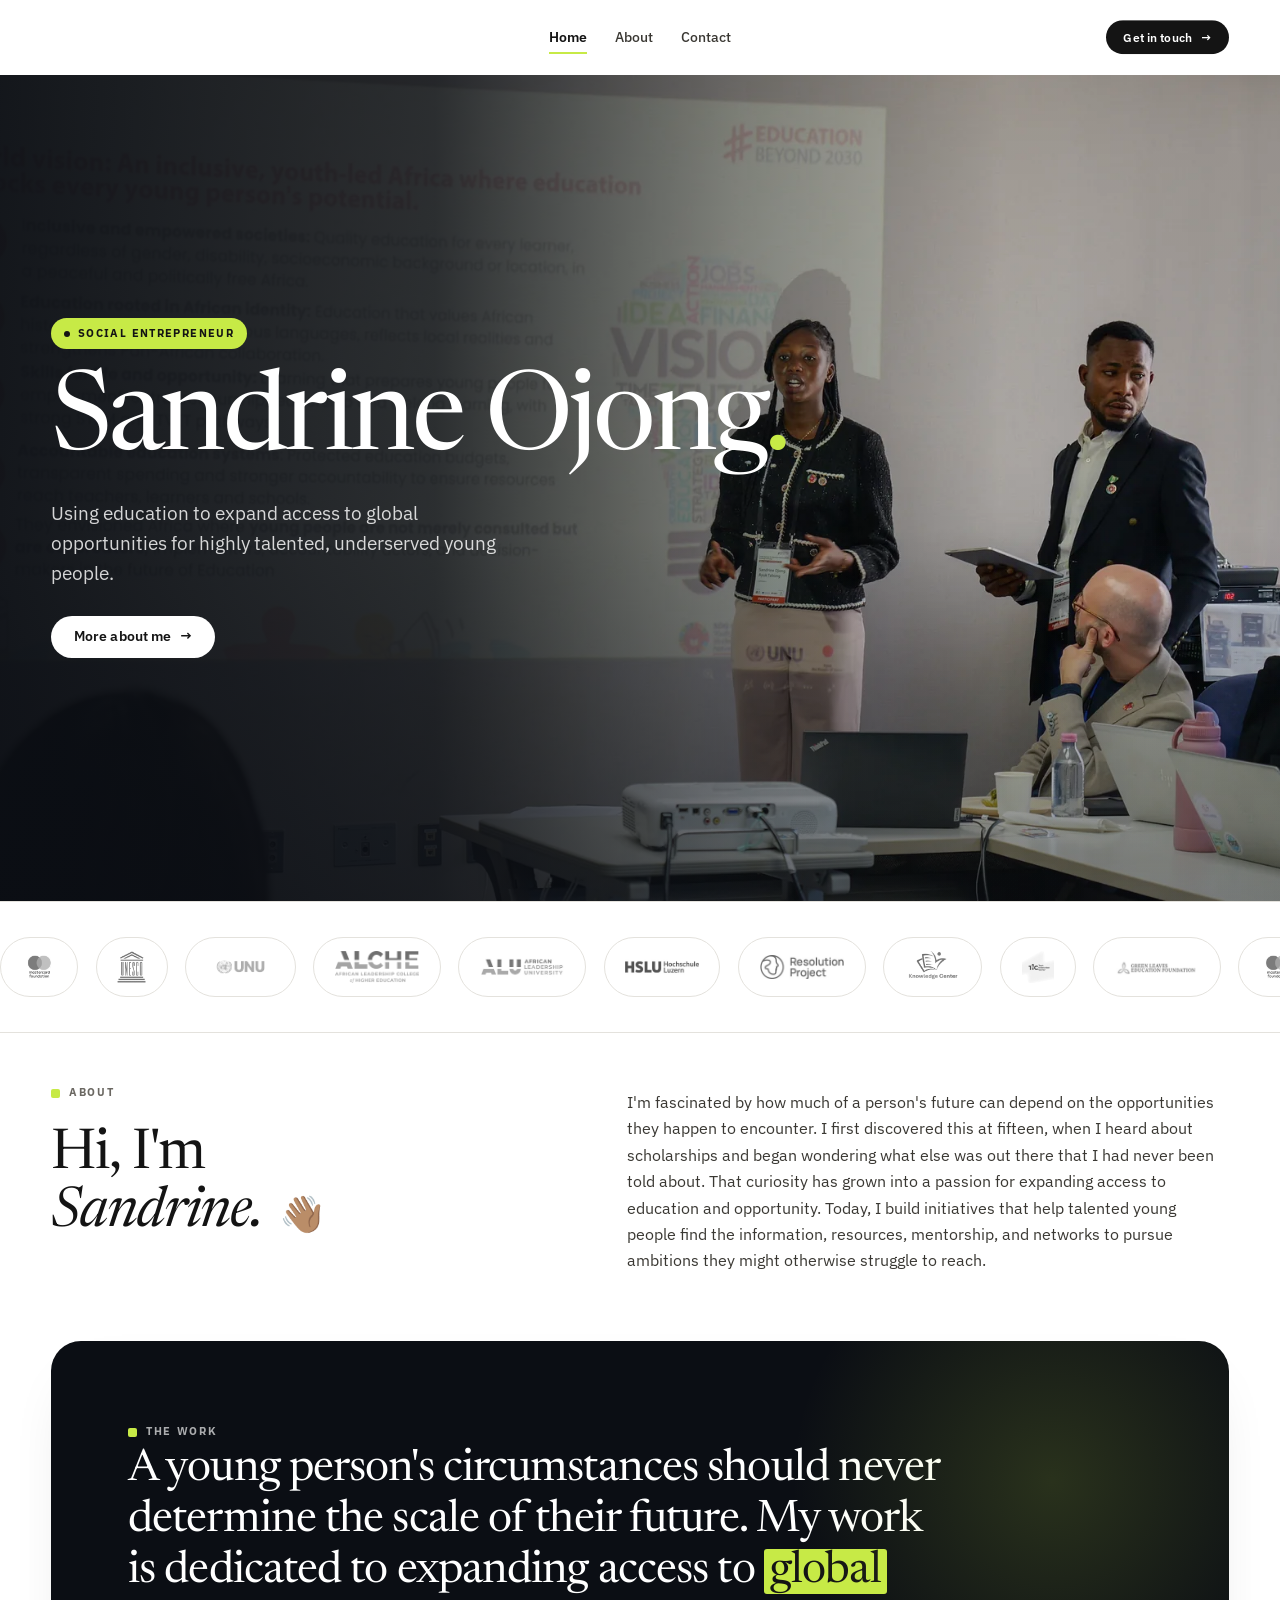
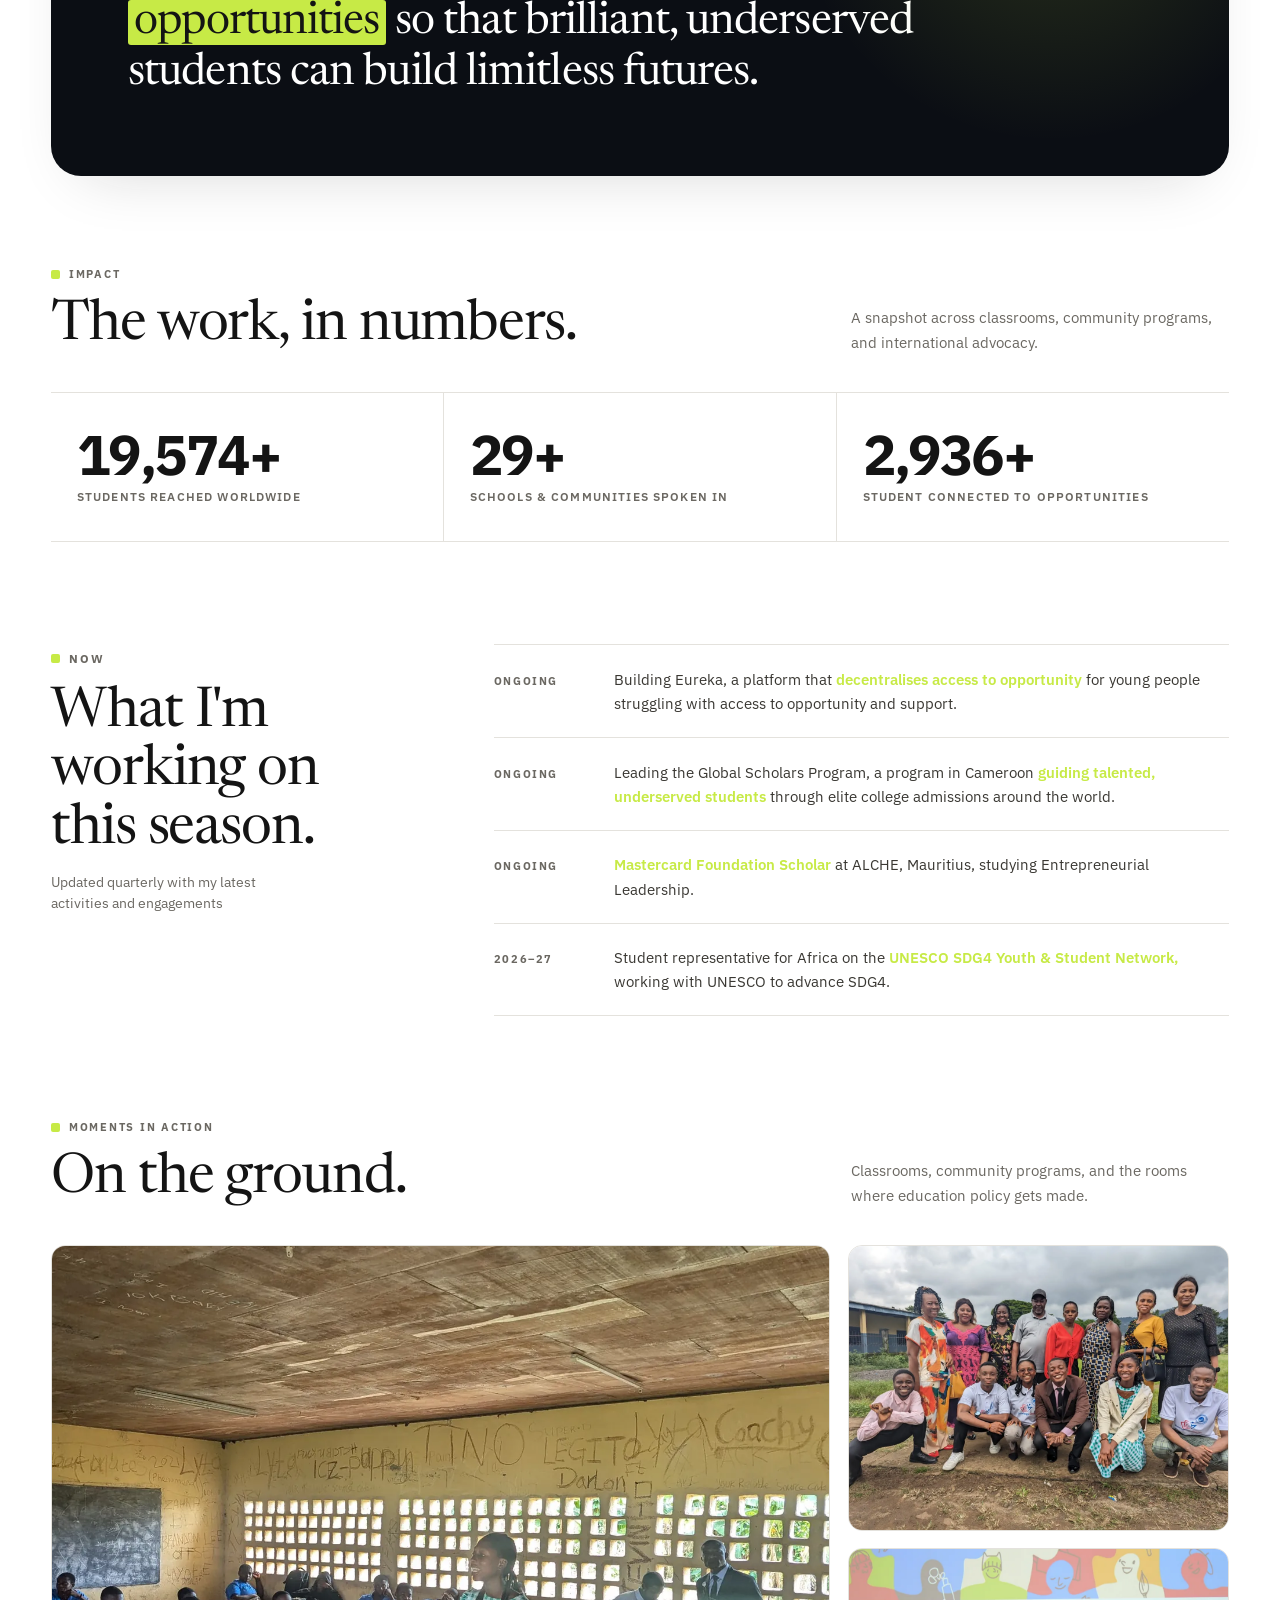
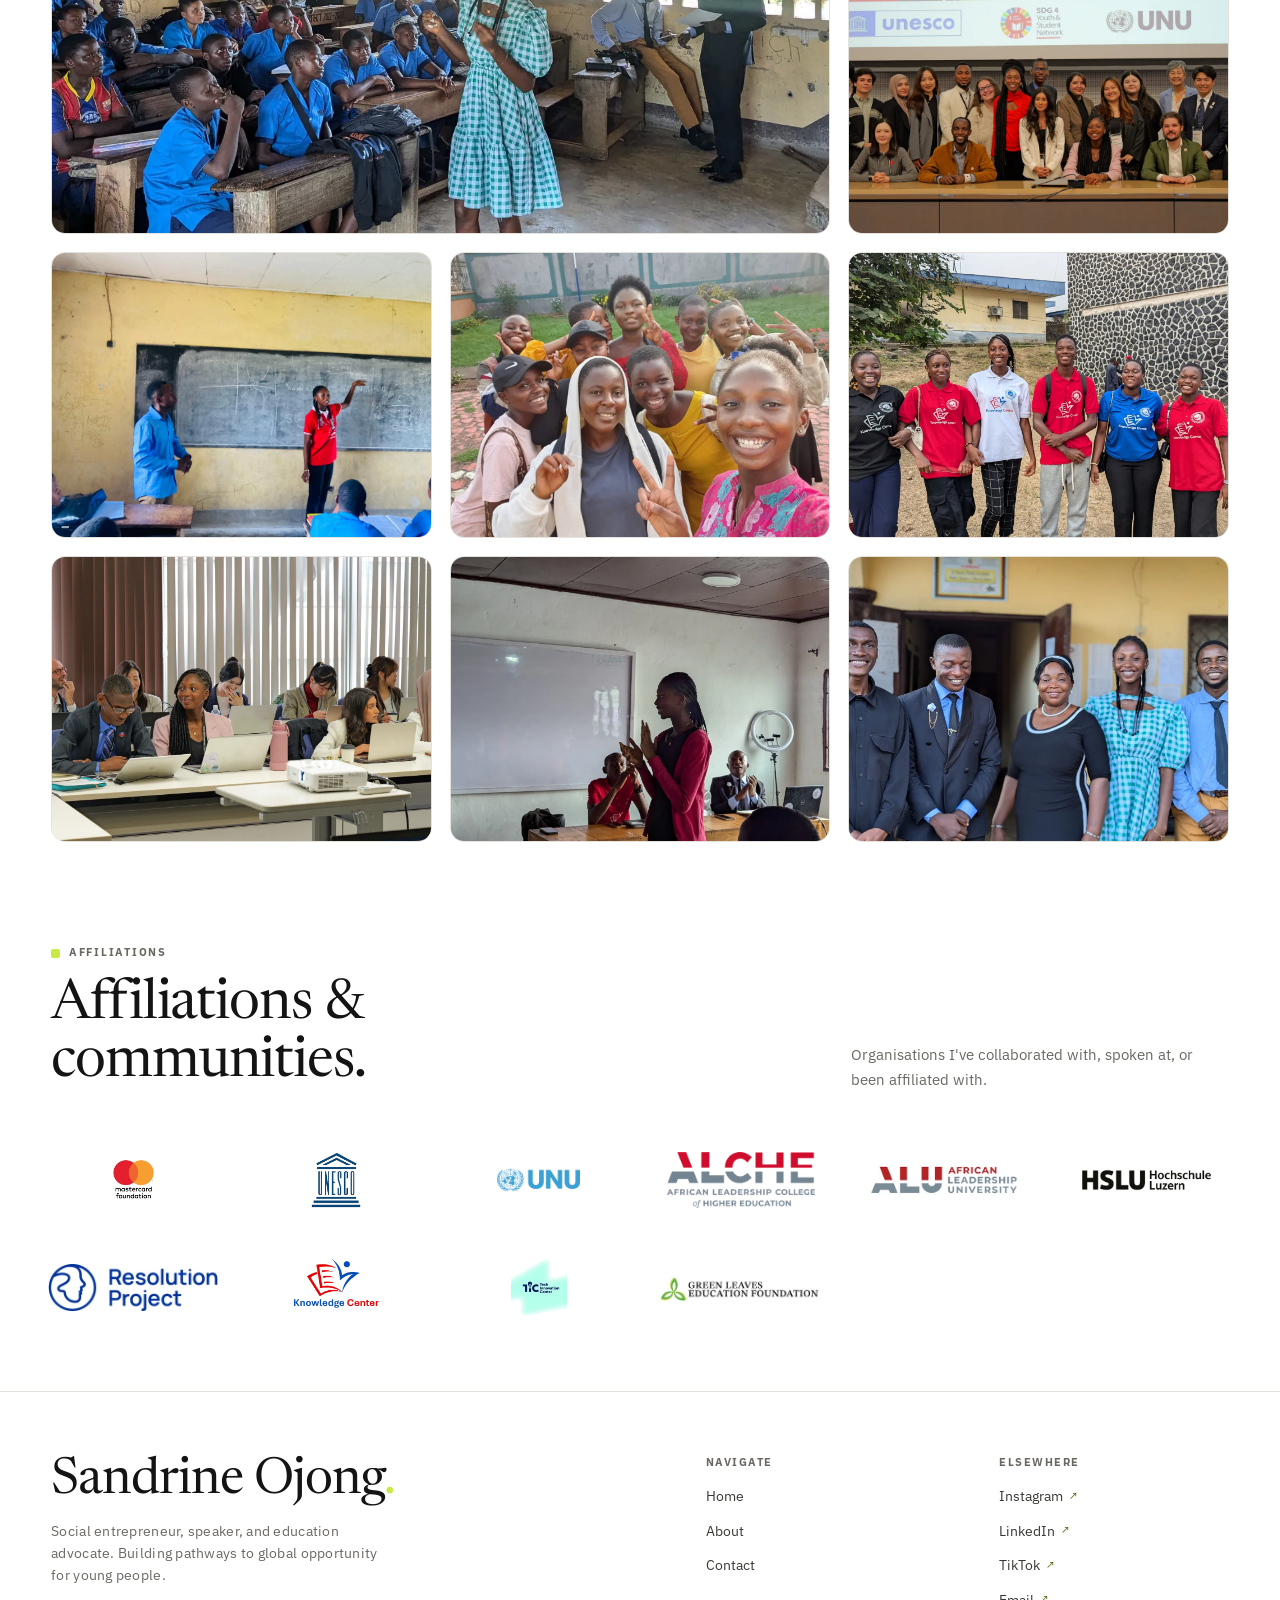
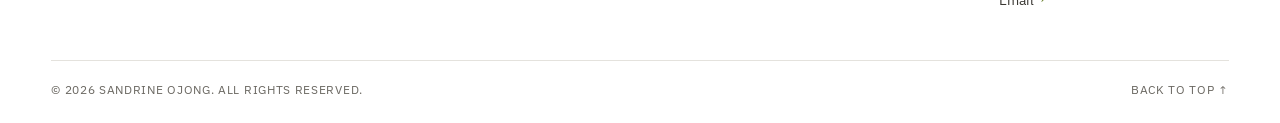
==== commit 96698903: "feat: restore presentation hero image, remove about gallery filter, swap gallery feature photo" ====
--- a/index.html
+++ b/index.html
@@ -58,7 +58,7 @@
     <section class="hero">
       <div class="hero__panel">
         <div class="hero__media">
-          <img src="assets/images/home/pxl_20240803_101109037.webp" alt="Sandrine Ojong presenting at a community outreach session in a classroom" fetchpriority="high">
+          <img src="assets/images/home/day1-presentation.webp" alt="Sandrine Ojong presenting at a community outreach session" fetchpriority="high">
         </div>
         <div class="hero__scrim" aria-hidden="true"></div>
         <div class="hero__content">
--- a/assets/css/styles.css
+++ b/assets/css/styles.css
@@ -391,7 +391,7 @@
   padding: clamp(1.5rem, 4vw, 3.5rem) var(--gutter);
 }
 .hero__media { position: absolute; inset: 0; z-index: -2; }
-.hero__media img { width: 100%; height: 100%; object-fit: cover; object-position: 28% center; transform: scaleX(-1); }
+.hero__media img { width: 100%; height: 100%; object-fit: cover; object-position: 76% center; }
 .hero__scrim {
   position: absolute;
   inset: 0;
@@ -1048,7 +1048,7 @@
   .site-header__actions .btn { display: none; }
   .hero__panel { align-items: flex-end; }
   .hero__content { max-width: none; }
-  .hero__media img { object-position: 22% center; }
+  .hero__media img { object-position: 76% center; }
   .hero__scrim {
     background:
       linear-gradient(0deg, rgba(11, 14, 20, 0.95) 0%, rgba(11, 14, 20, 0.6) 45%, rgba(11, 14, 20, 0.1) 75%, rgba(11, 14, 20, 0) 100%),
@@ -1078,7 +1078,7 @@
 @media (max-width: 760px) {
   :root { --header-h: 64px; }
   .hero__panel { min-height: calc(100vh - var(--header-h)); max-height: 860px; align-items: flex-end; }
-  .hero__media img { object-position: 22% center; }
+  .hero__media img { object-position: 76% center; }
   .hero__scrim {
     background:
       linear-gradient(0deg, rgba(11, 14, 20, 0.95) 0%, rgba(11, 14, 20, 0.6) 45%, rgba(11, 14, 20, 0.1) 75%, rgba(11, 14, 20, 0) 100%),
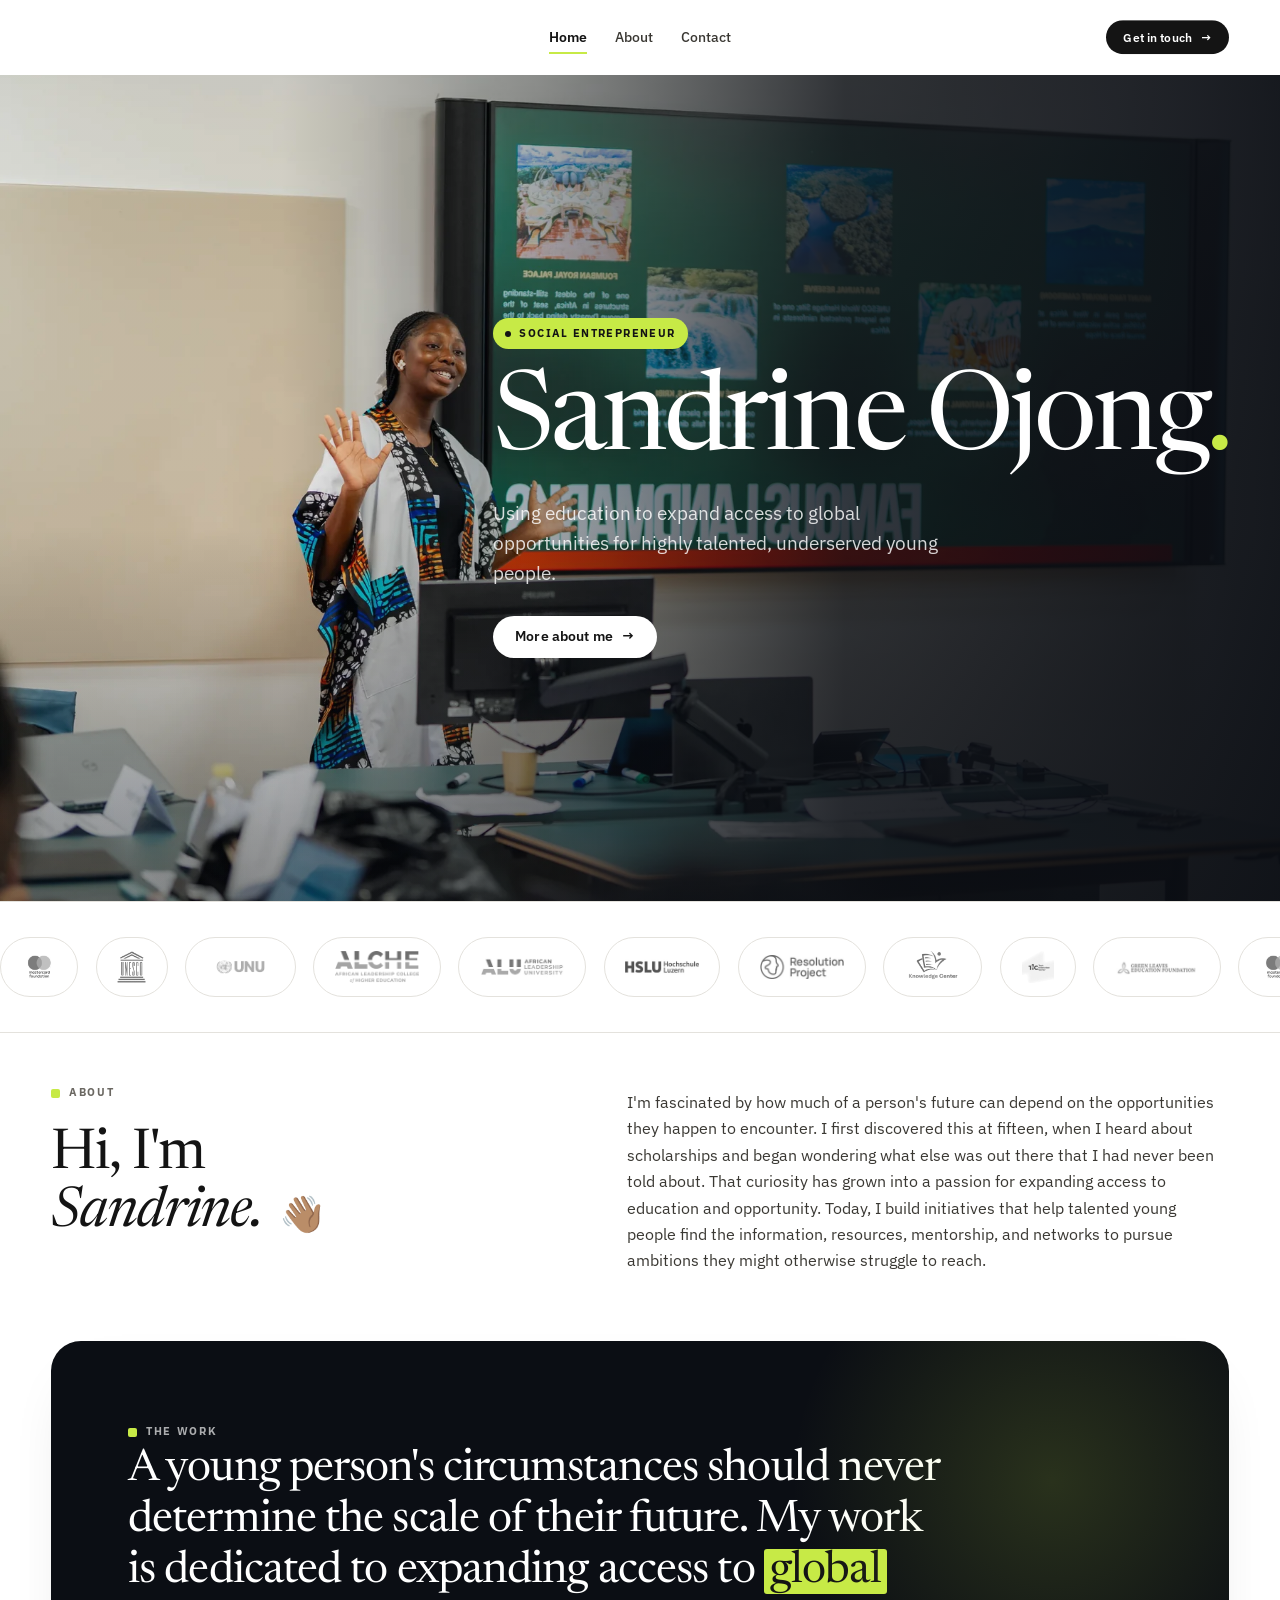
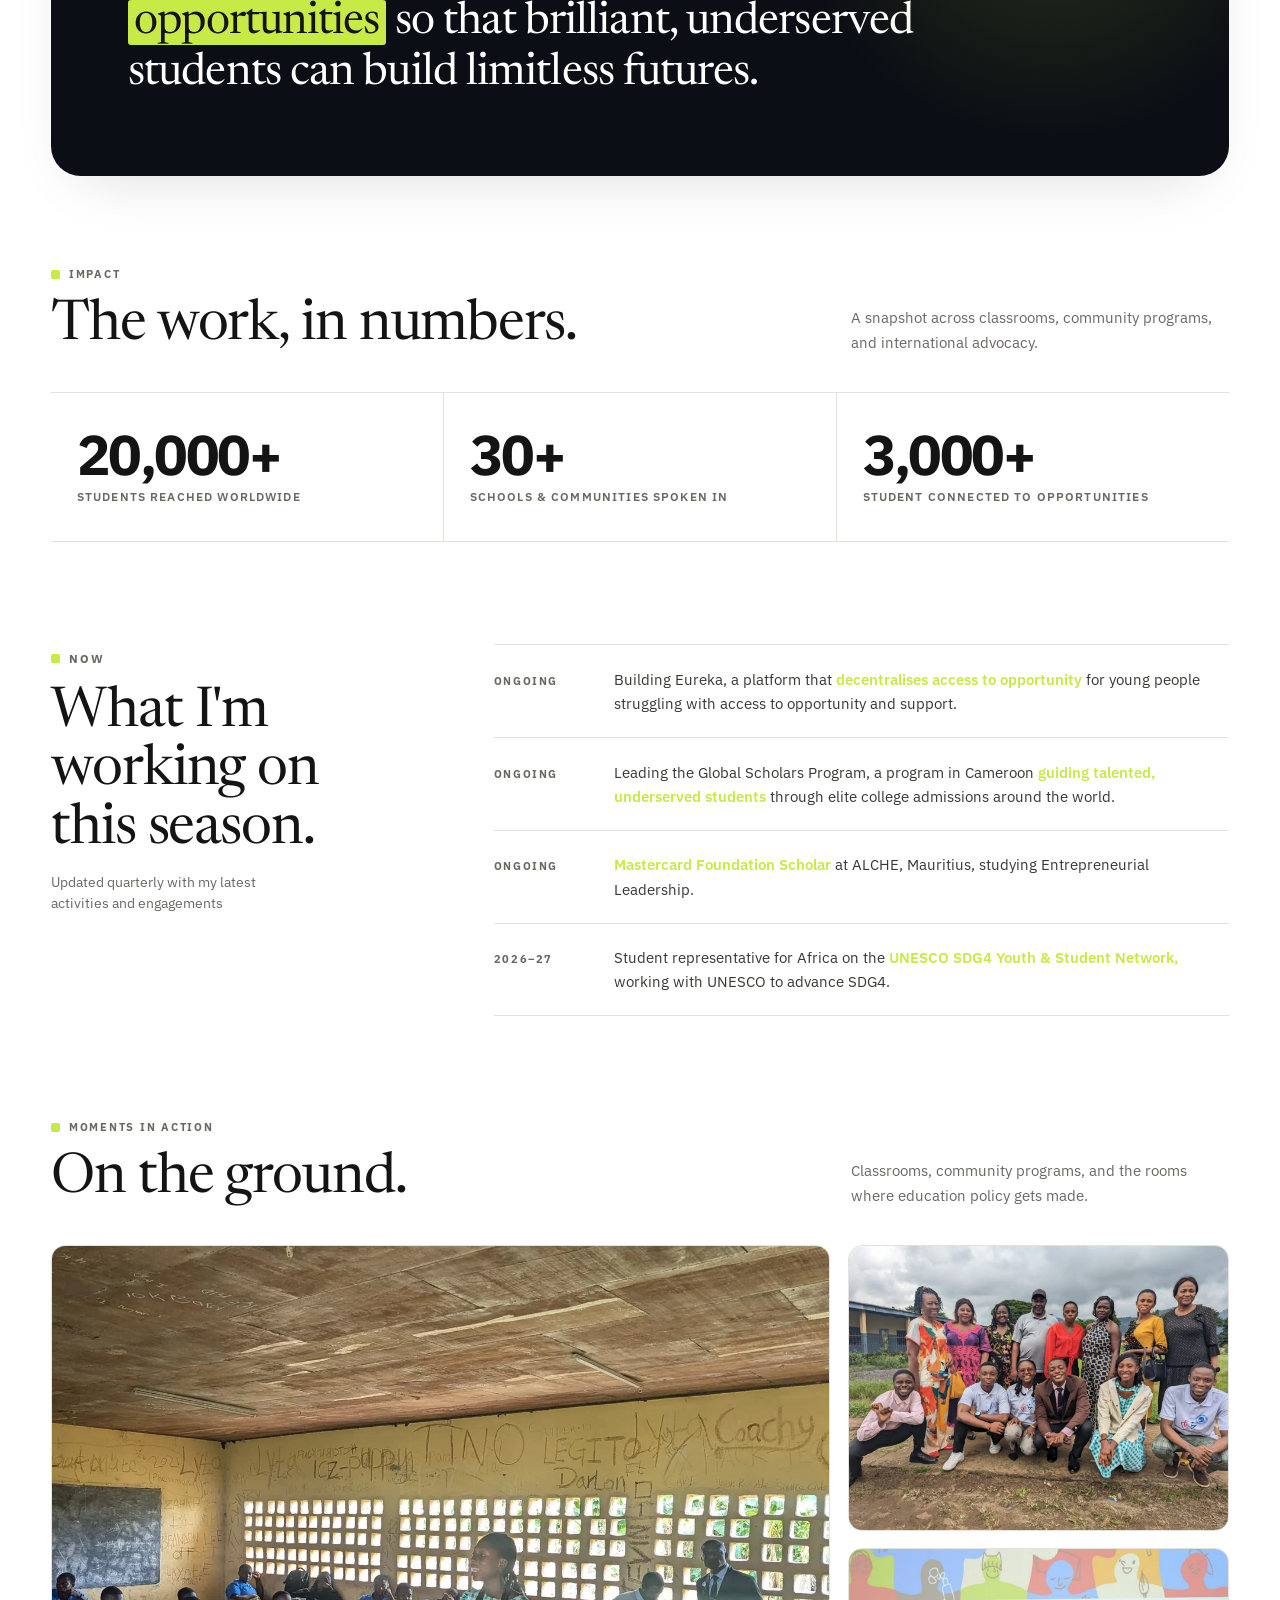
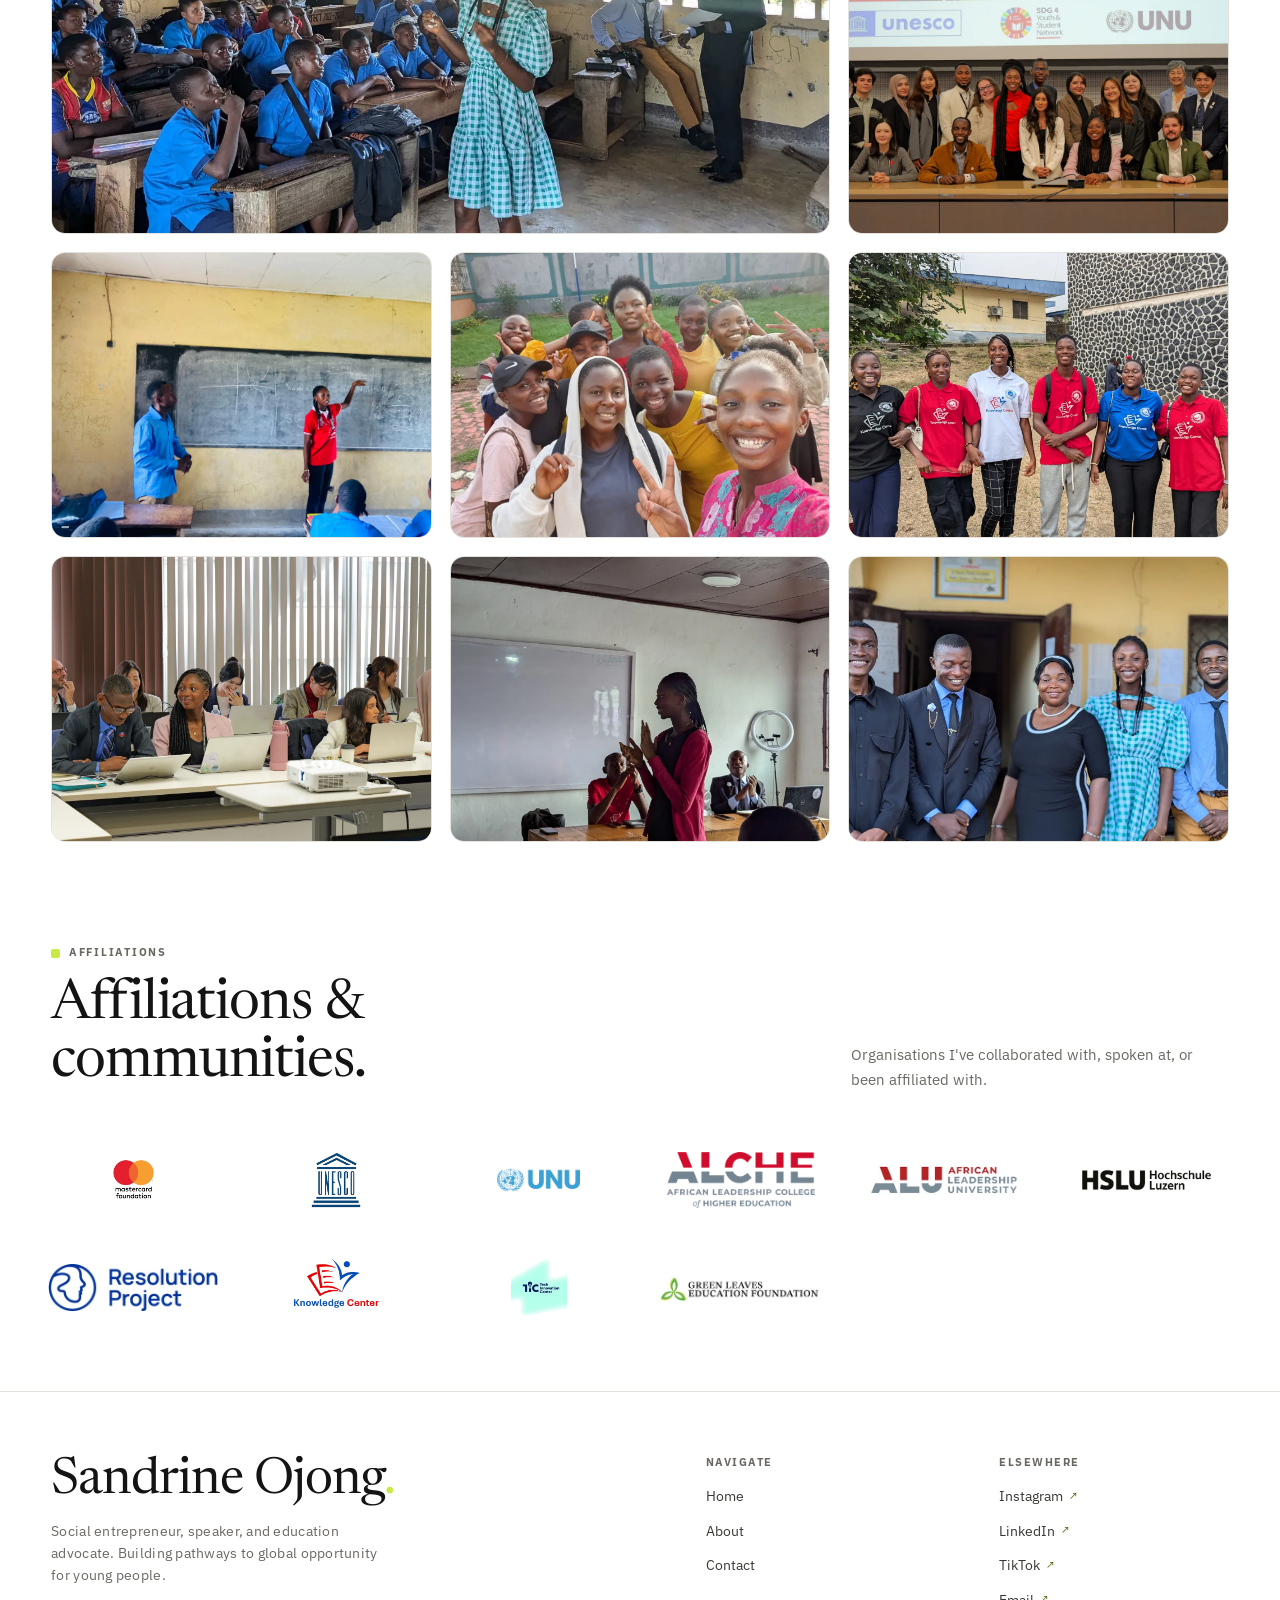
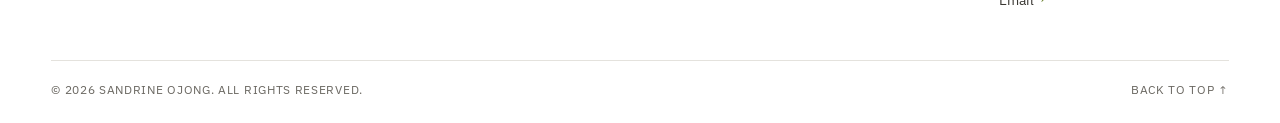
==== commit b485baa7: "feat(hero): use DSC04795 presentation photo for hero only" ====
--- a/index.html
+++ b/index.html
@@ -58,7 +58,7 @@
     <section class="hero">
       <div class="hero__panel">
         <div class="hero__media">
-          <img src="assets/images/home/day1-presentation.webp" alt="Sandrine Ojong presenting at a community outreach session" fetchpriority="high">
+          <img src="assets/images/home/hero-dsc04795.webp" alt="Sandrine Ojong presenting at a community outreach session" fetchpriority="high">
         </div>
         <div class="hero__scrim" aria-hidden="true"></div>
         <div class="hero__content">
--- a/assets/css/styles.css
+++ b/assets/css/styles.css
@@ -387,17 +387,17 @@
   box-sizing: border-box;
   display: flex;
   align-items: center;
-  justify-content: flex-start;
+  justify-content: flex-end;
   padding: clamp(1.5rem, 4vw, 3.5rem) var(--gutter);
 }
 .hero__media { position: absolute; inset: 0; z-index: -2; }
-.hero__media img { width: 100%; height: 100%; object-fit: cover; object-position: 76% center; }
+.hero__media img { width: 100%; height: 100%; object-fit: cover; object-position: 28% center; }
 .hero__scrim {
   position: absolute;
   inset: 0;
   z-index: -1;
   background:
-    linear-gradient(90deg, rgba(11, 14, 20, 0.95) 0%, rgba(11, 14, 20, 0.82) 34%, rgba(11, 14, 20, 0.35) 58%, rgba(11, 14, 20, 0.05) 78%),
+    linear-gradient(270deg, rgba(11, 14, 20, 0.95) 0%, rgba(11, 14, 20, 0.82) 34%, rgba(11, 14, 20, 0.35) 58%, rgba(11, 14, 20, 0.05) 78%),
     linear-gradient(0deg, rgba(11, 14, 20, 0.45) 0%, rgba(11, 14, 20, 0) 45%);
 }
 .hero__content { position: relative; display: flex; flex-direction: column; gap: 1.35rem; }
@@ -1048,7 +1048,7 @@
   .site-header__actions .btn { display: none; }
   .hero__panel { align-items: flex-end; }
   .hero__content { max-width: none; }
-  .hero__media img { object-position: 76% center; }
+  .hero__media img { object-position: 28% center; }
   .hero__scrim {
     background:
       linear-gradient(0deg, rgba(11, 14, 20, 0.95) 0%, rgba(11, 14, 20, 0.6) 45%, rgba(11, 14, 20, 0.1) 75%, rgba(11, 14, 20, 0) 100%),
@@ -1078,7 +1078,7 @@
 @media (max-width: 760px) {
   :root { --header-h: 64px; }
   .hero__panel { min-height: calc(100vh - var(--header-h)); max-height: 860px; align-items: flex-end; }
-  .hero__media img { object-position: 76% center; }
+  .hero__media img { object-position: 28% center; }
   .hero__scrim {
     background:
       linear-gradient(0deg, rgba(11, 14, 20, 0.95) 0%, rgba(11, 14, 20, 0.6) 45%, rgba(11, 14, 20, 0.1) 75%, rgba(11, 14, 20, 0) 100%),
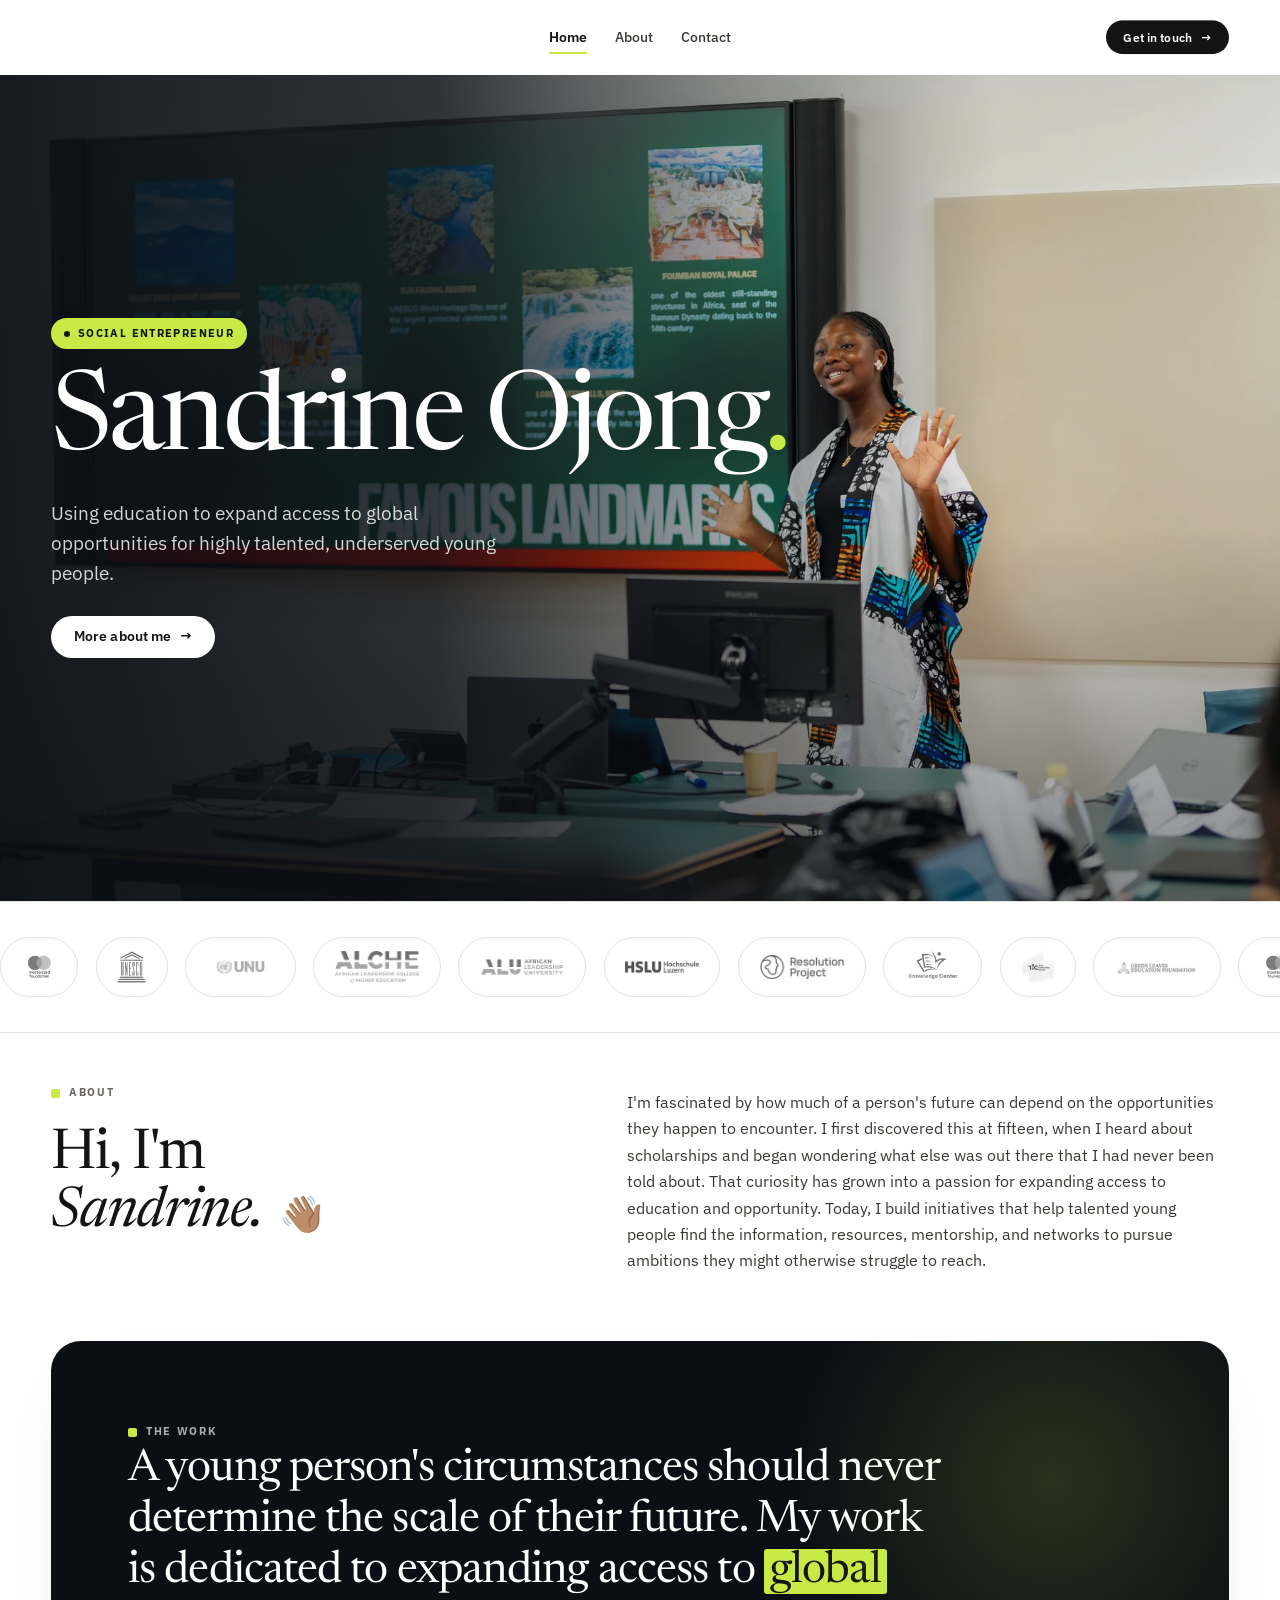
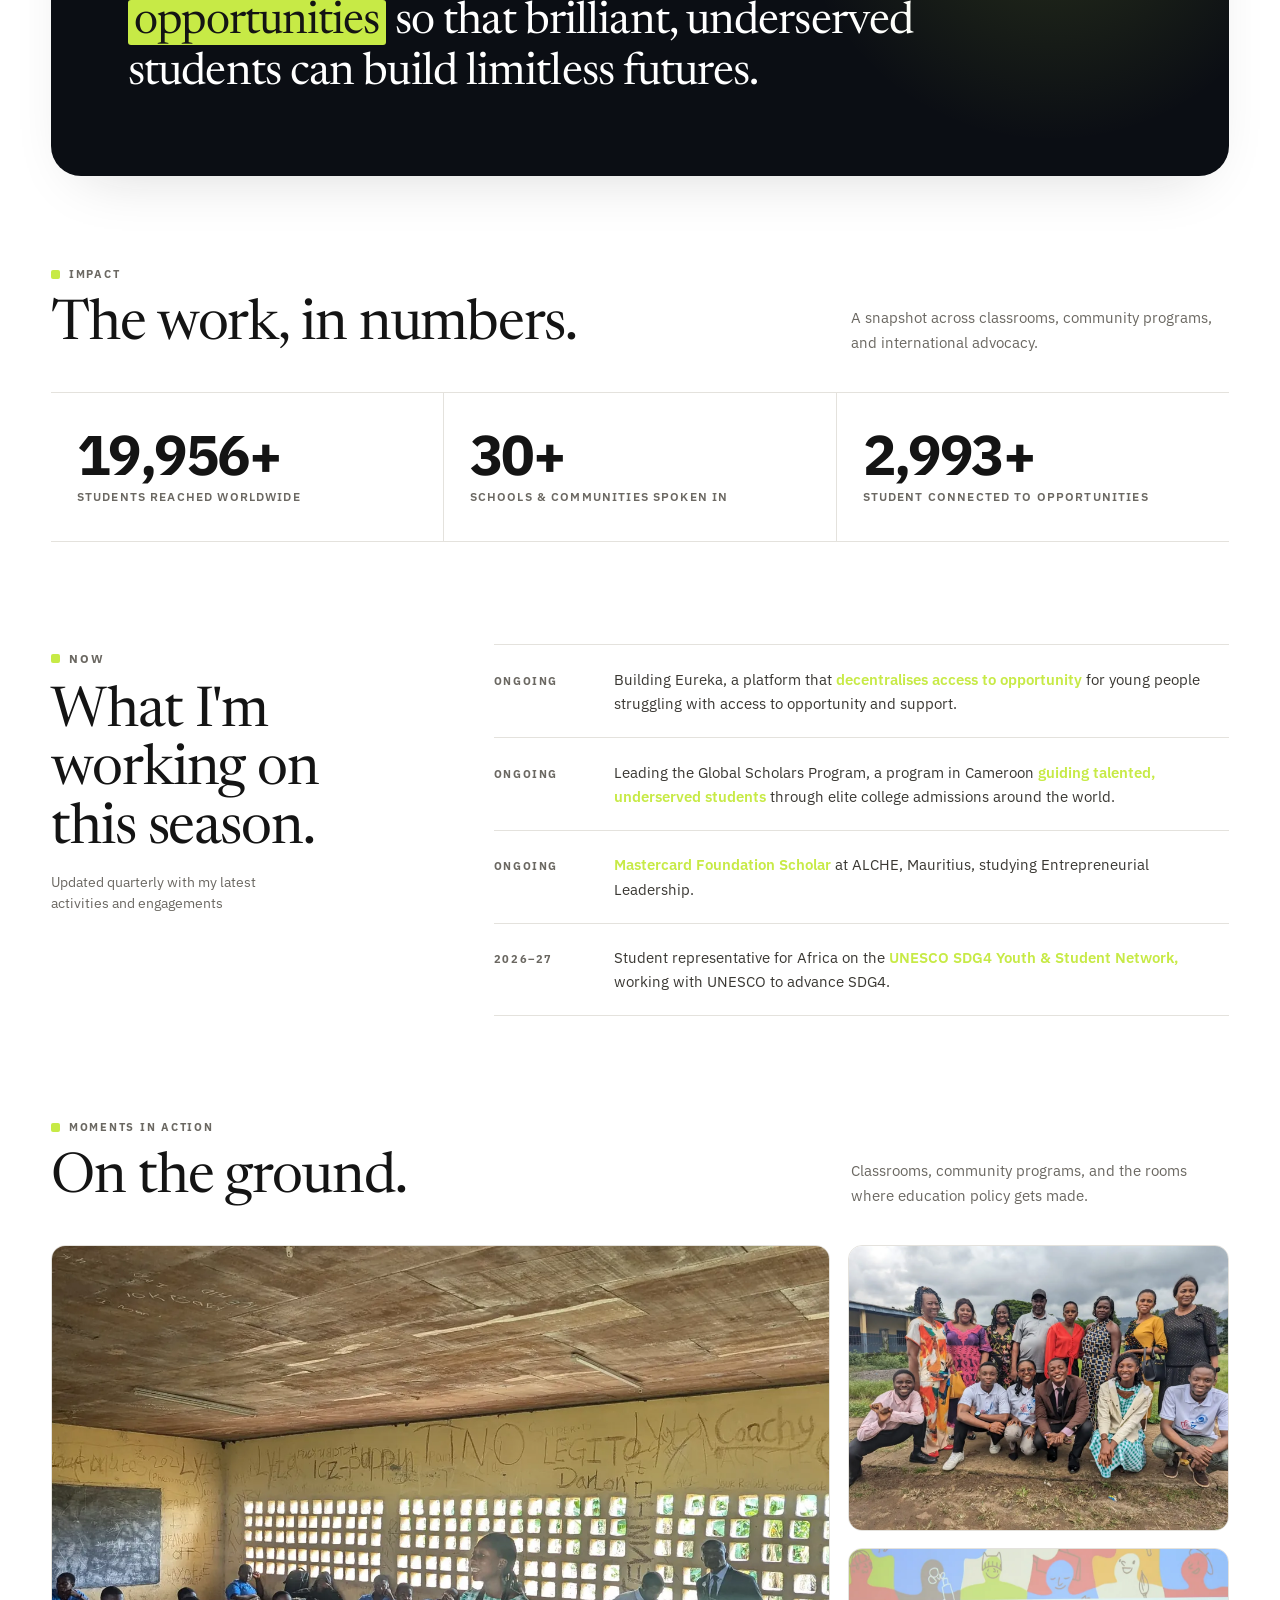
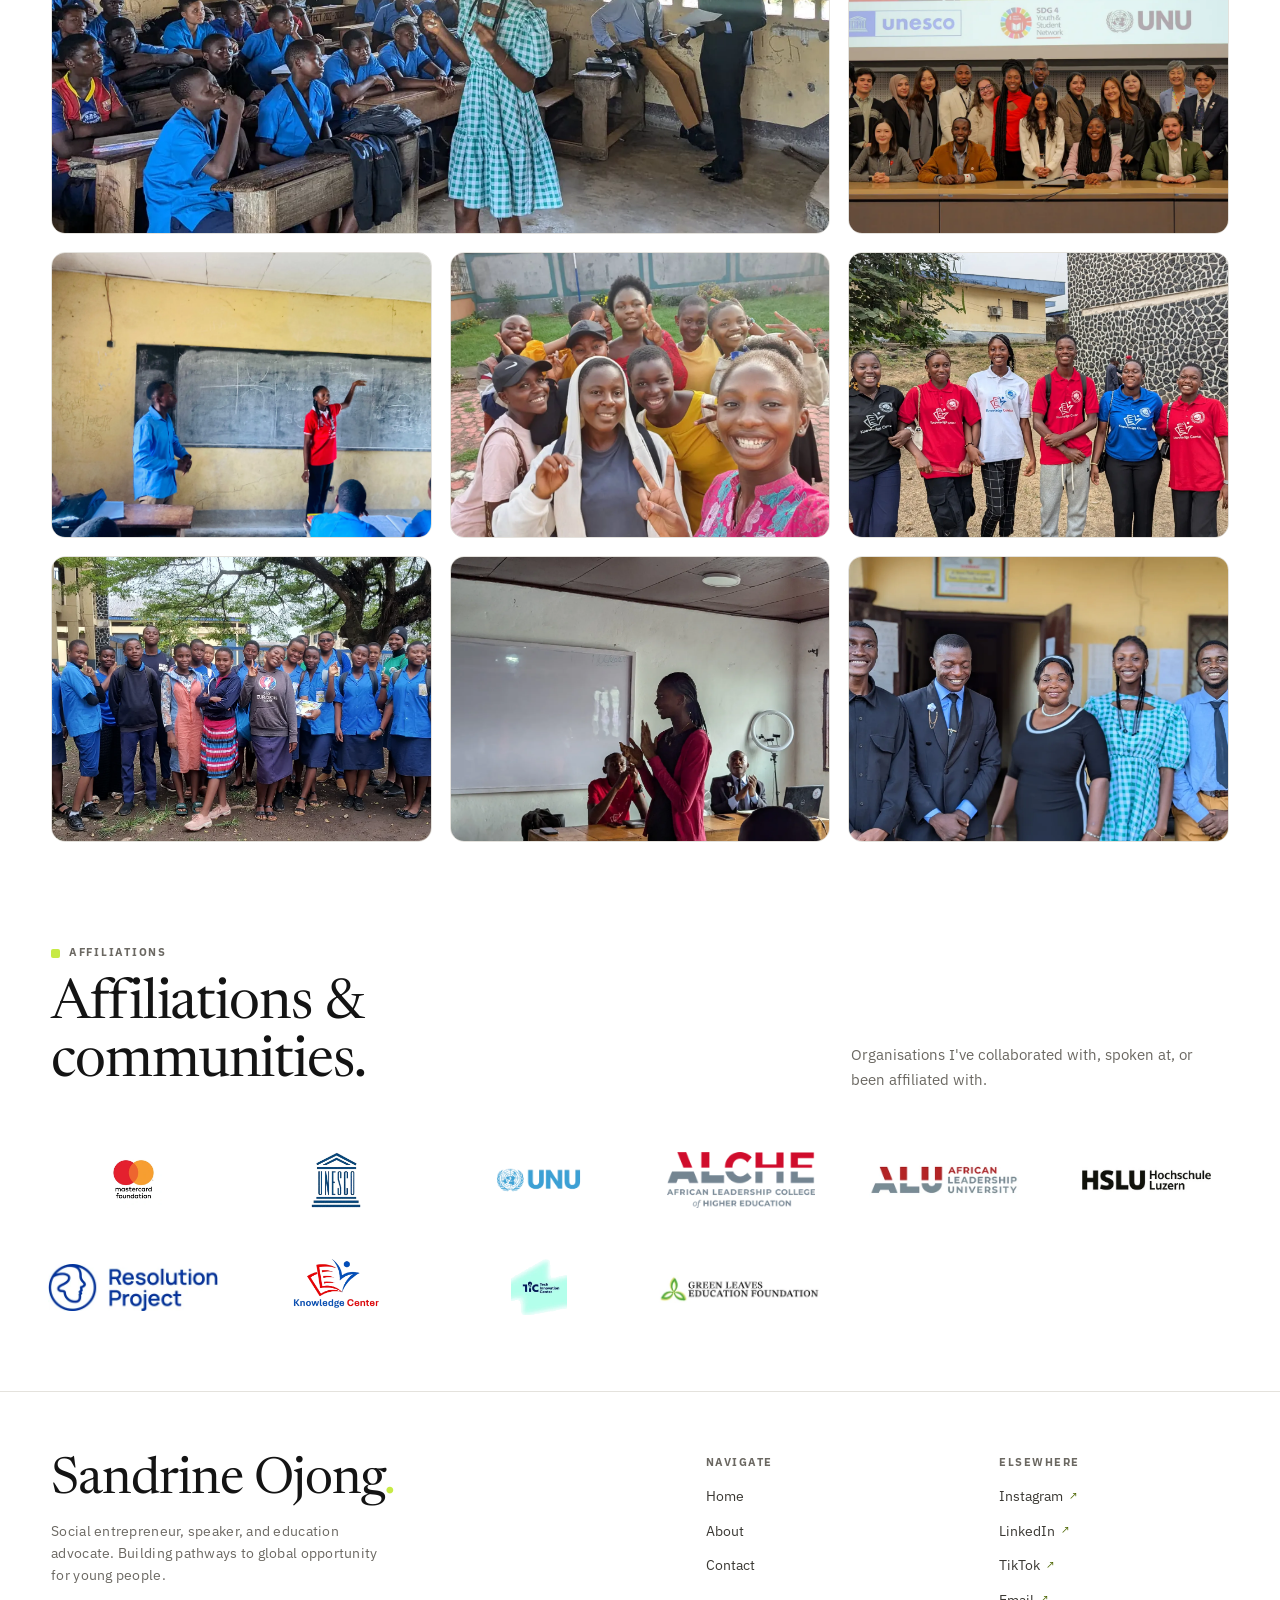
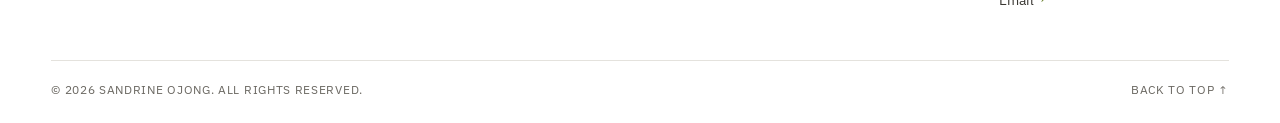
==== commit 50b5a022: "content(moments): replace 7th gallery photo with school teach club image" ====
--- a/index.html
+++ b/index.html
@@ -223,9 +223,9 @@
             <img src="assets/images/home/img-20250520-wa0004.webp" alt="STEM exam facilitation at a school in Cameroon" loading="lazy">
             <figcaption class="gallery__caption"><strong>STEM exam facilitation</strong><span>community · Cameroon</span></figcaption>
           </figure>
-          <figure class="gallery__item" data-gallery-item data-cat="unesco" data-cat-label="UNESCO · Tokyo" data-title="UNESCO workshop, day two" data-full="assets/images/about/unesco-workshop-day-2---10.webp" tabindex="0" role="button" aria-label="Open image: UNESCO workshop, day two">
-            <img src="assets/images/about/unesco-workshop-day-2---10.webp" alt="delegates working together at a UNESCO workshop" loading="lazy">
-            <figcaption class="gallery__caption"><strong>UNESCO workshop, day two</strong><span>UNESCO · Tokyo</span></figcaption>
+          <figure class="gallery__item" data-gallery-item data-cat="community" data-cat-label="community · Cameroon" data-title="school teach club" data-full="assets/images/home/school-teach-club.webp" tabindex="0" role="button" aria-label="Open image: school teach club">
+            <img src="assets/images/home/school-teach-club.webp" alt="sandrine at a school teach club she created" loading="lazy">
+            <figcaption class="gallery__caption"><strong>school teach club</strong><span>community · Cameroon</span></figcaption>
           </figure>
           <figure class="gallery__item" data-gallery-item data-cat="community" data-cat-label="community" data-title="college orientation workshop" data-full="assets/images/home/pxl_20250621_122134770.portrait.webp" tabindex="0" role="button" aria-label="Open image: college orientation workshop">
             <img src="assets/images/home/pxl_20250621_122134770.portrait.webp" alt="college orientation workshop" loading="lazy">
--- a/assets/css/styles.css
+++ b/assets/css/styles.css
@@ -387,17 +387,17 @@
   box-sizing: border-box;
   display: flex;
   align-items: center;
-  justify-content: flex-end;
+  justify-content: flex-start;
   padding: clamp(1.5rem, 4vw, 3.5rem) var(--gutter);
 }
 .hero__media { position: absolute; inset: 0; z-index: -2; }
-.hero__media img { width: 100%; height: 100%; object-fit: cover; object-position: 28% center; }
+.hero__media img { width: 100%; height: 100%; object-fit: cover; object-position: 28% center; transform: scaleX(-1); }
 .hero__scrim {
   position: absolute;
   inset: 0;
   z-index: -1;
   background:
-    linear-gradient(270deg, rgba(11, 14, 20, 0.95) 0%, rgba(11, 14, 20, 0.82) 34%, rgba(11, 14, 20, 0.35) 58%, rgba(11, 14, 20, 0.05) 78%),
+    linear-gradient(90deg, rgba(11, 14, 20, 0.95) 0%, rgba(11, 14, 20, 0.82) 34%, rgba(11, 14, 20, 0.35) 58%, rgba(11, 14, 20, 0.05) 78%),
     linear-gradient(0deg, rgba(11, 14, 20, 0.45) 0%, rgba(11, 14, 20, 0) 45%);
 }
 .hero__content { position: relative; display: flex; flex-direction: column; gap: 1.35rem; }
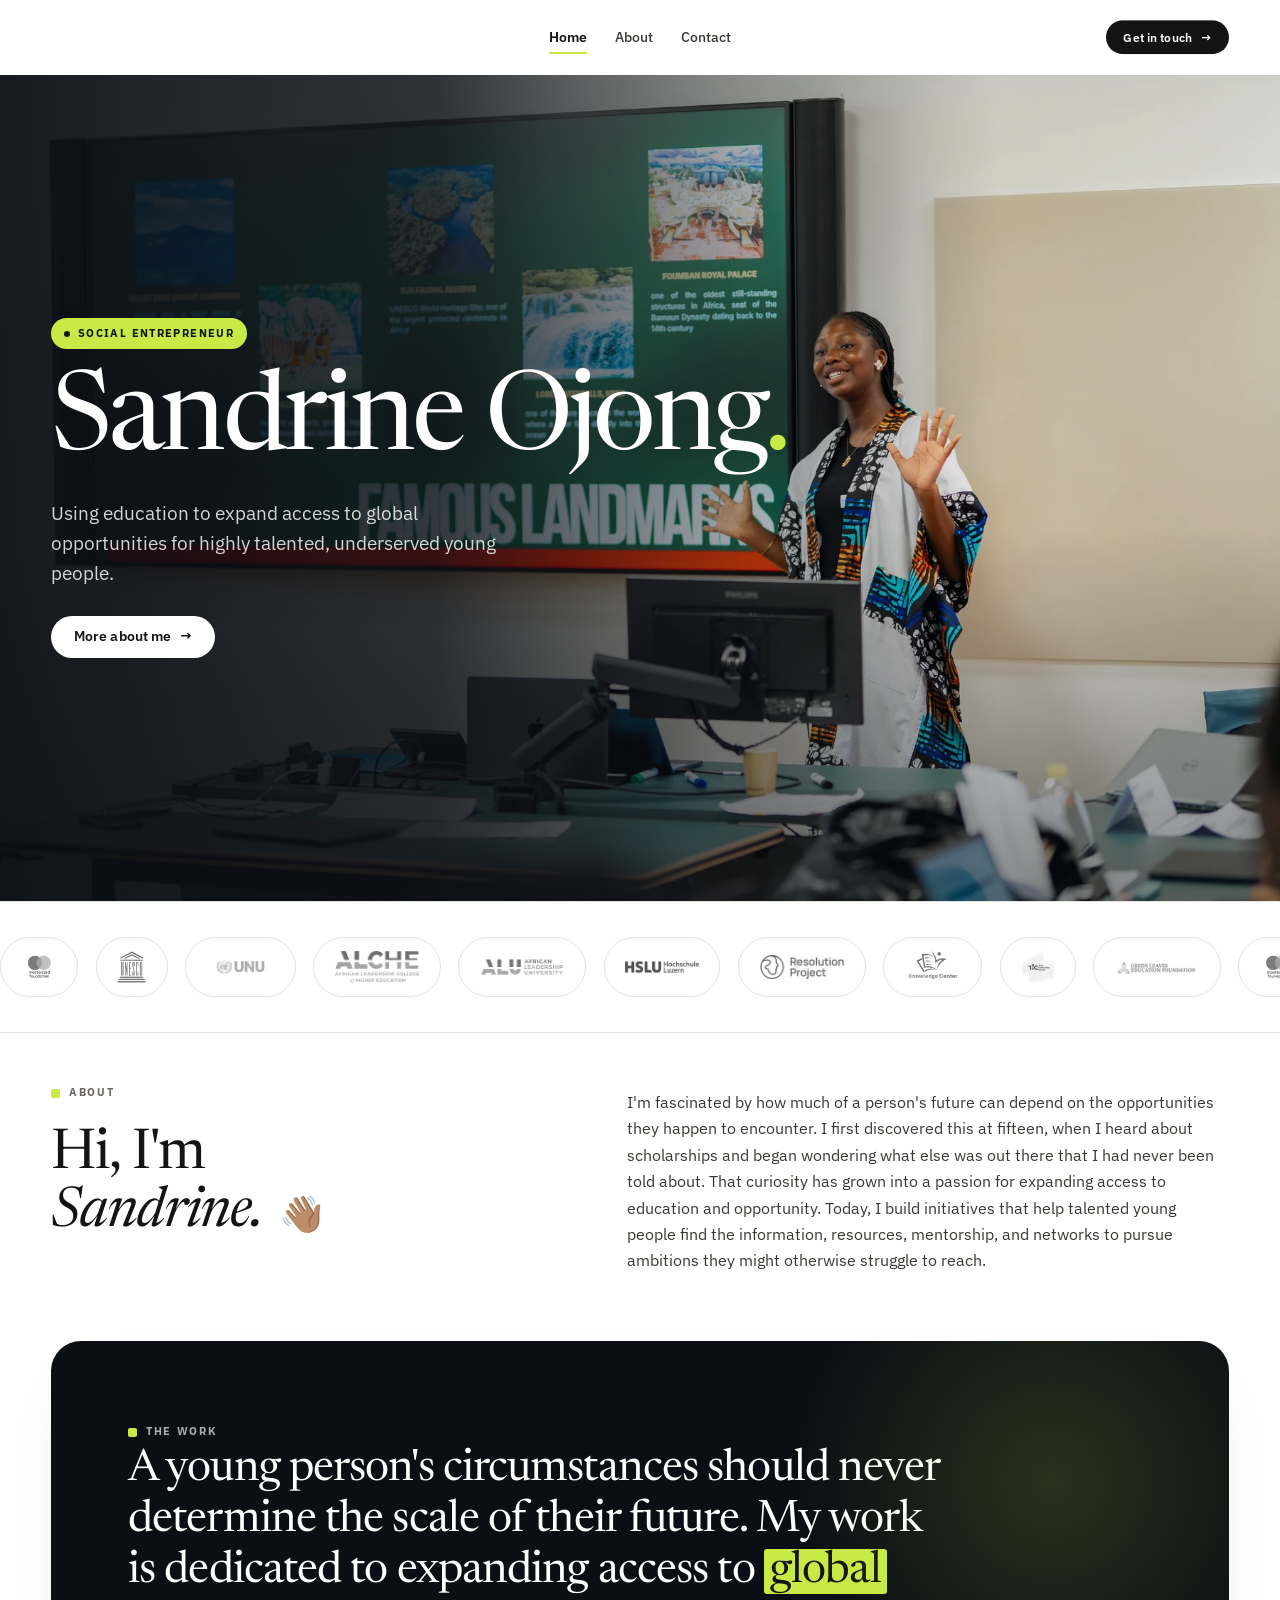
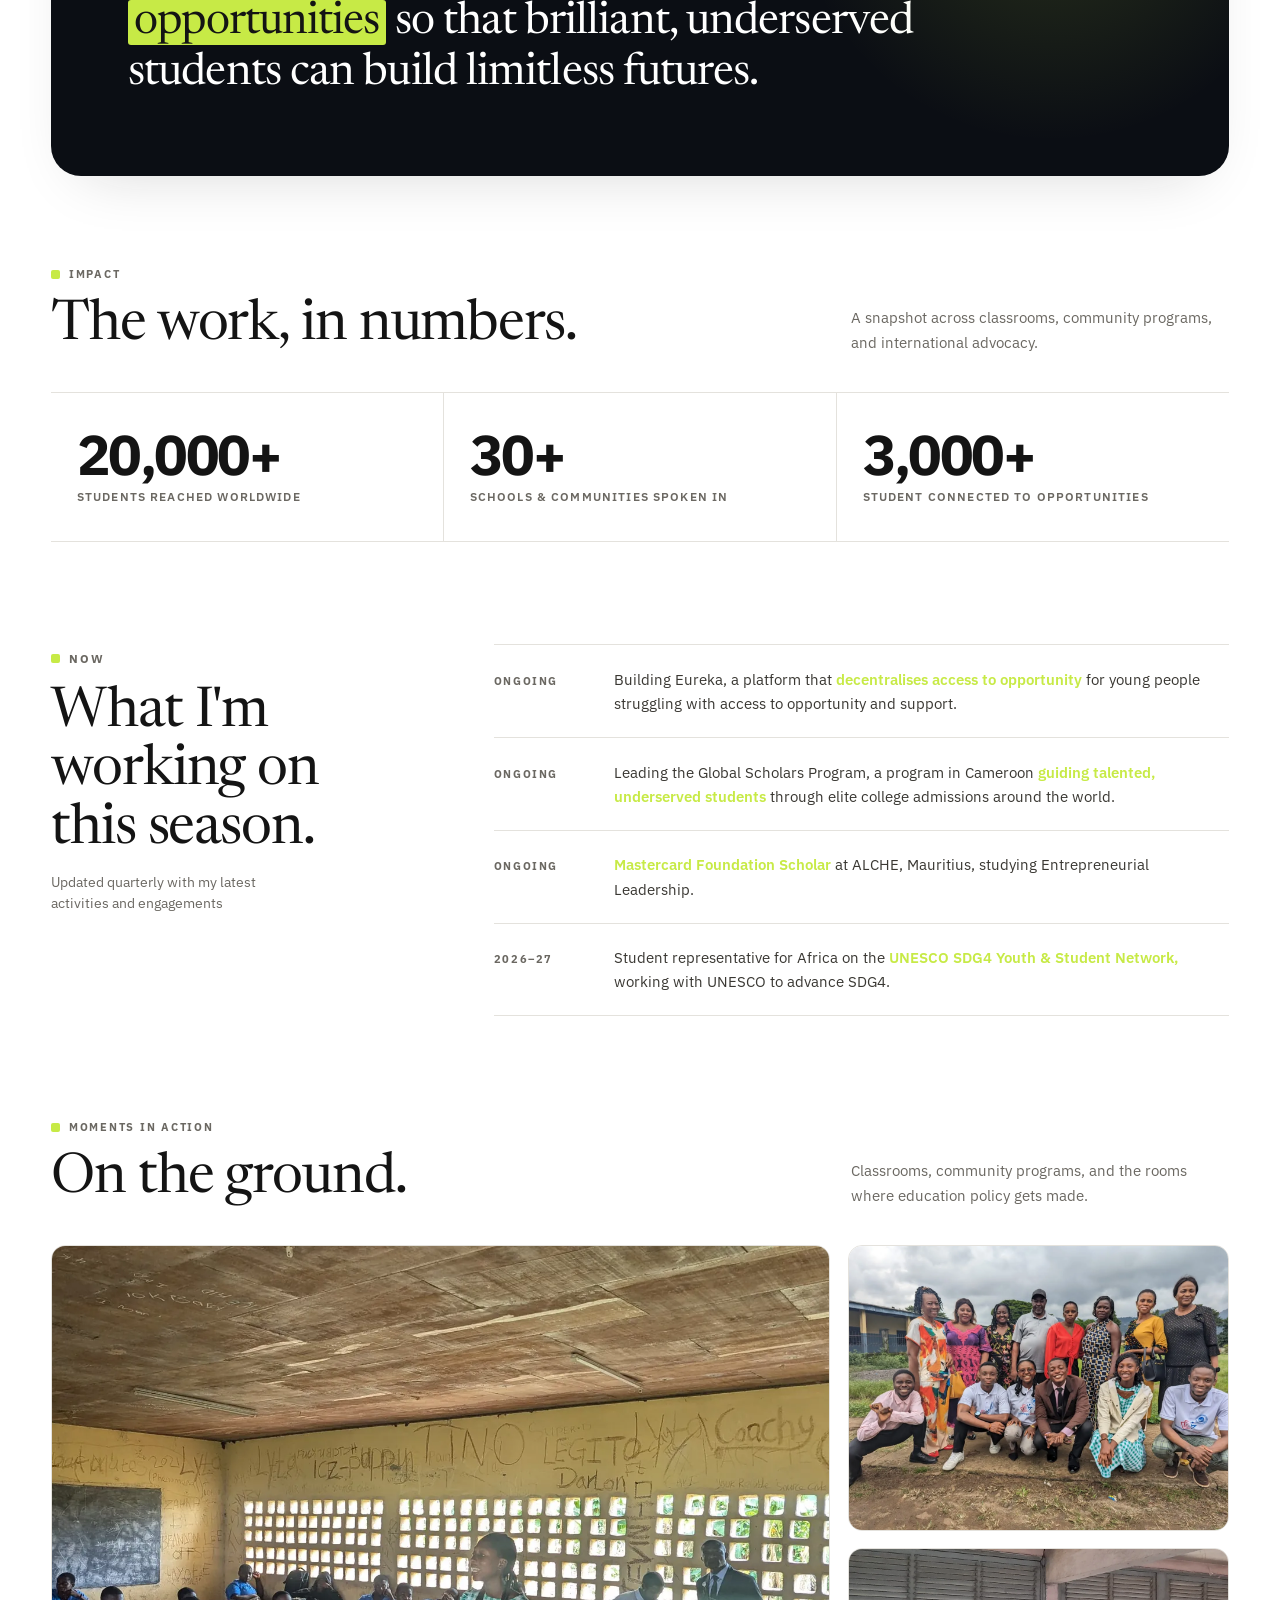
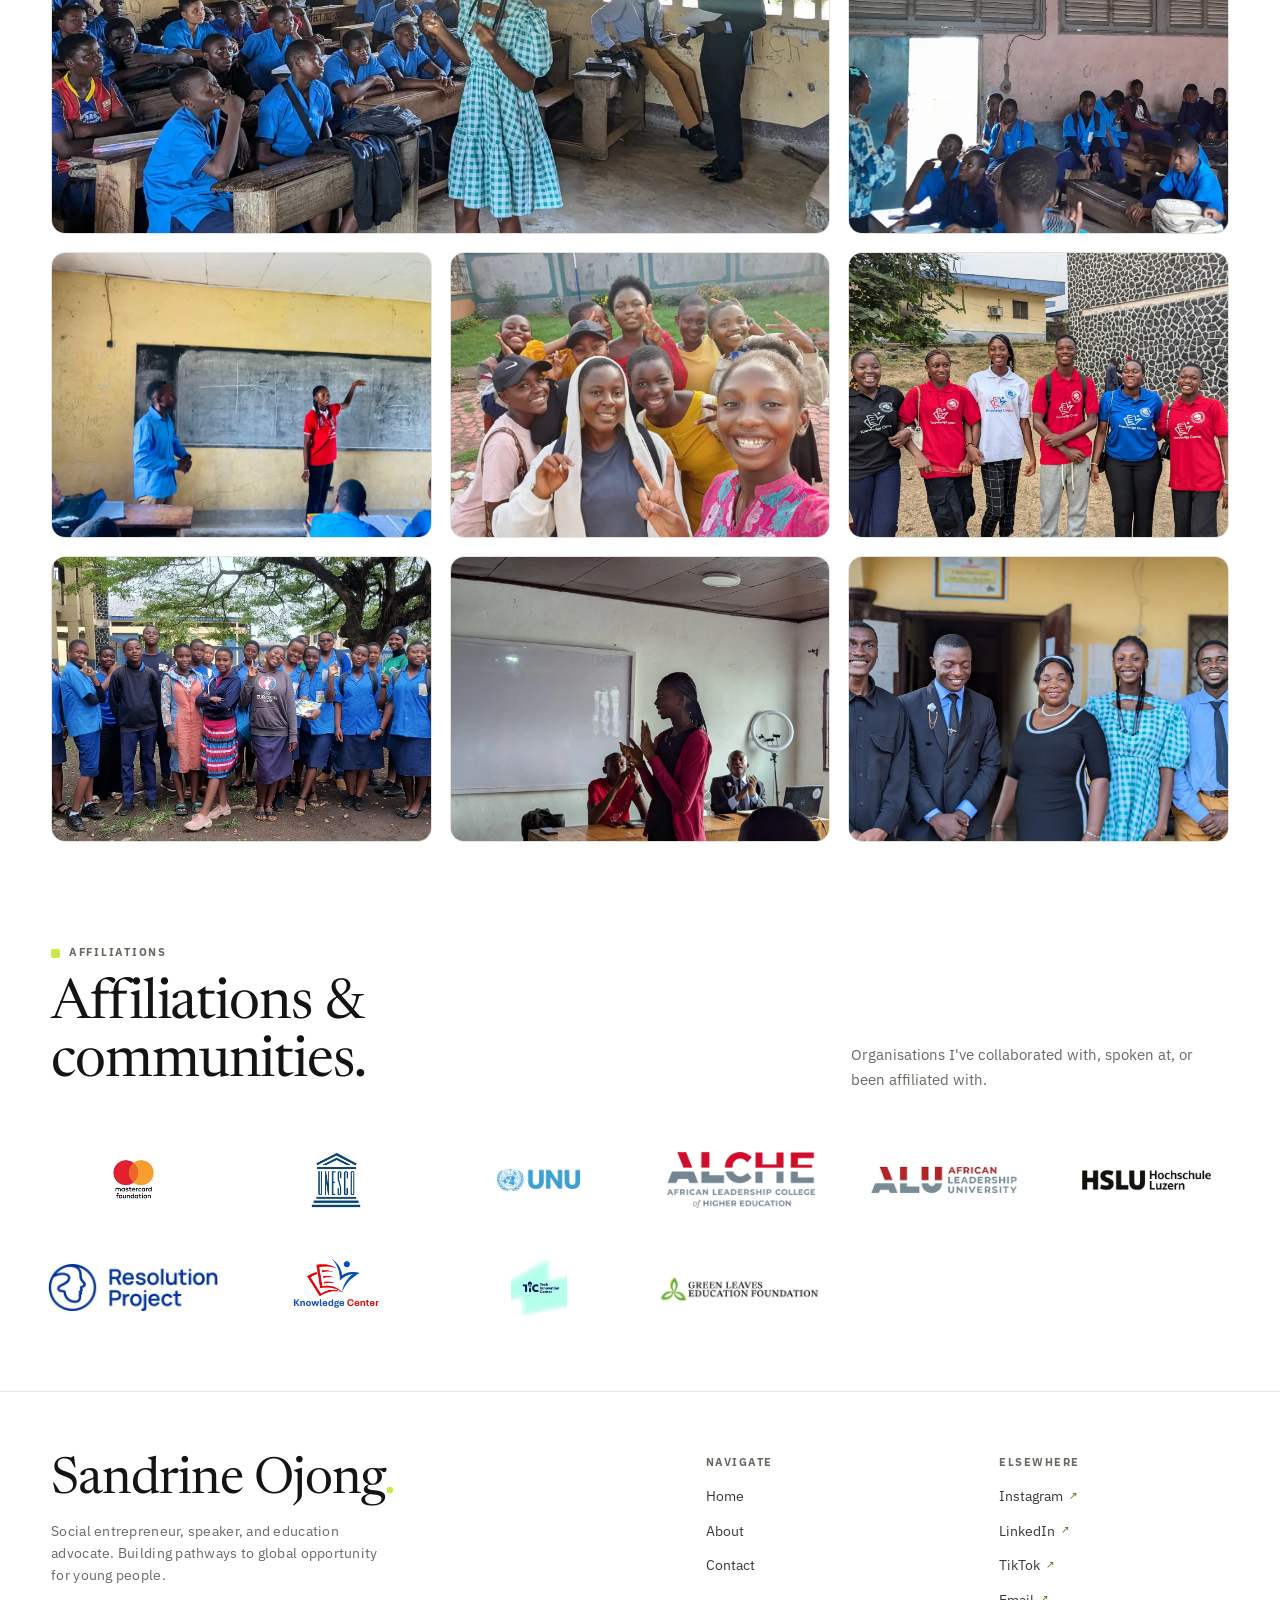
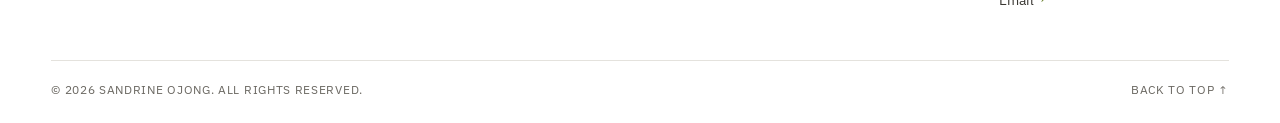
==== commit 4c1e5448: "content(moments): replace 3rd gallery photo with attached image" ====
--- a/index.html
+++ b/index.html
@@ -207,9 +207,9 @@
             <img src="assets/images/home/img-20240803-wa0049.webp" alt="sandrine in a parents workshop" loading="lazy">
             <figcaption class="gallery__caption"><strong>talk with parents</strong><span>community · Cameroon</span></figcaption>
           </figure>
-          <figure class="gallery__item" data-gallery-item data-cat="unesco" data-cat-label="UNESCO · Tokyo" data-title="UNESCO workshop, Tokyo" data-full="assets/images/about/unesco-workshop-group-participants.webp" tabindex="0" role="button" aria-label="Open image: UNESCO workshop, Tokyo">
-            <img src="assets/images/about/unesco-workshop-group-participants.webp" alt="participants at a UNESCO workshop in Tokyo" loading="lazy">
-            <figcaption class="gallery__caption"><strong>UNESCO workshop, Tokyo</strong><span>UNESCO · Tokyo</span></figcaption>
+          <figure class="gallery__item" data-gallery-item data-cat="community" data-cat-label="Community" data-title="A moment in the field" data-full="assets/images/home/home-20250122.webp" tabindex="0" role="button" aria-label="Open image: A moment in the field">
+            <img src="assets/images/home/home-20250122.webp" alt="a moment from Sandrine's work in the field" loading="lazy">
+            <figcaption class="gallery__caption"><strong>A moment in the field</strong><span>Community</span></figcaption>
           </figure>
           <figure class="gallery__item" data-gallery-item data-cat="classrooms" data-cat-label="classrooms · Cameroon" data-title="school visit" data-full="assets/images/home/img-20241120-wa0021.webp" tabindex="0" role="button" aria-label="Open image: school visit">
             <img src="assets/images/home/img-20241120-wa0021.webp" alt="sandrine during a school visit in Cameroon" loading="lazy">
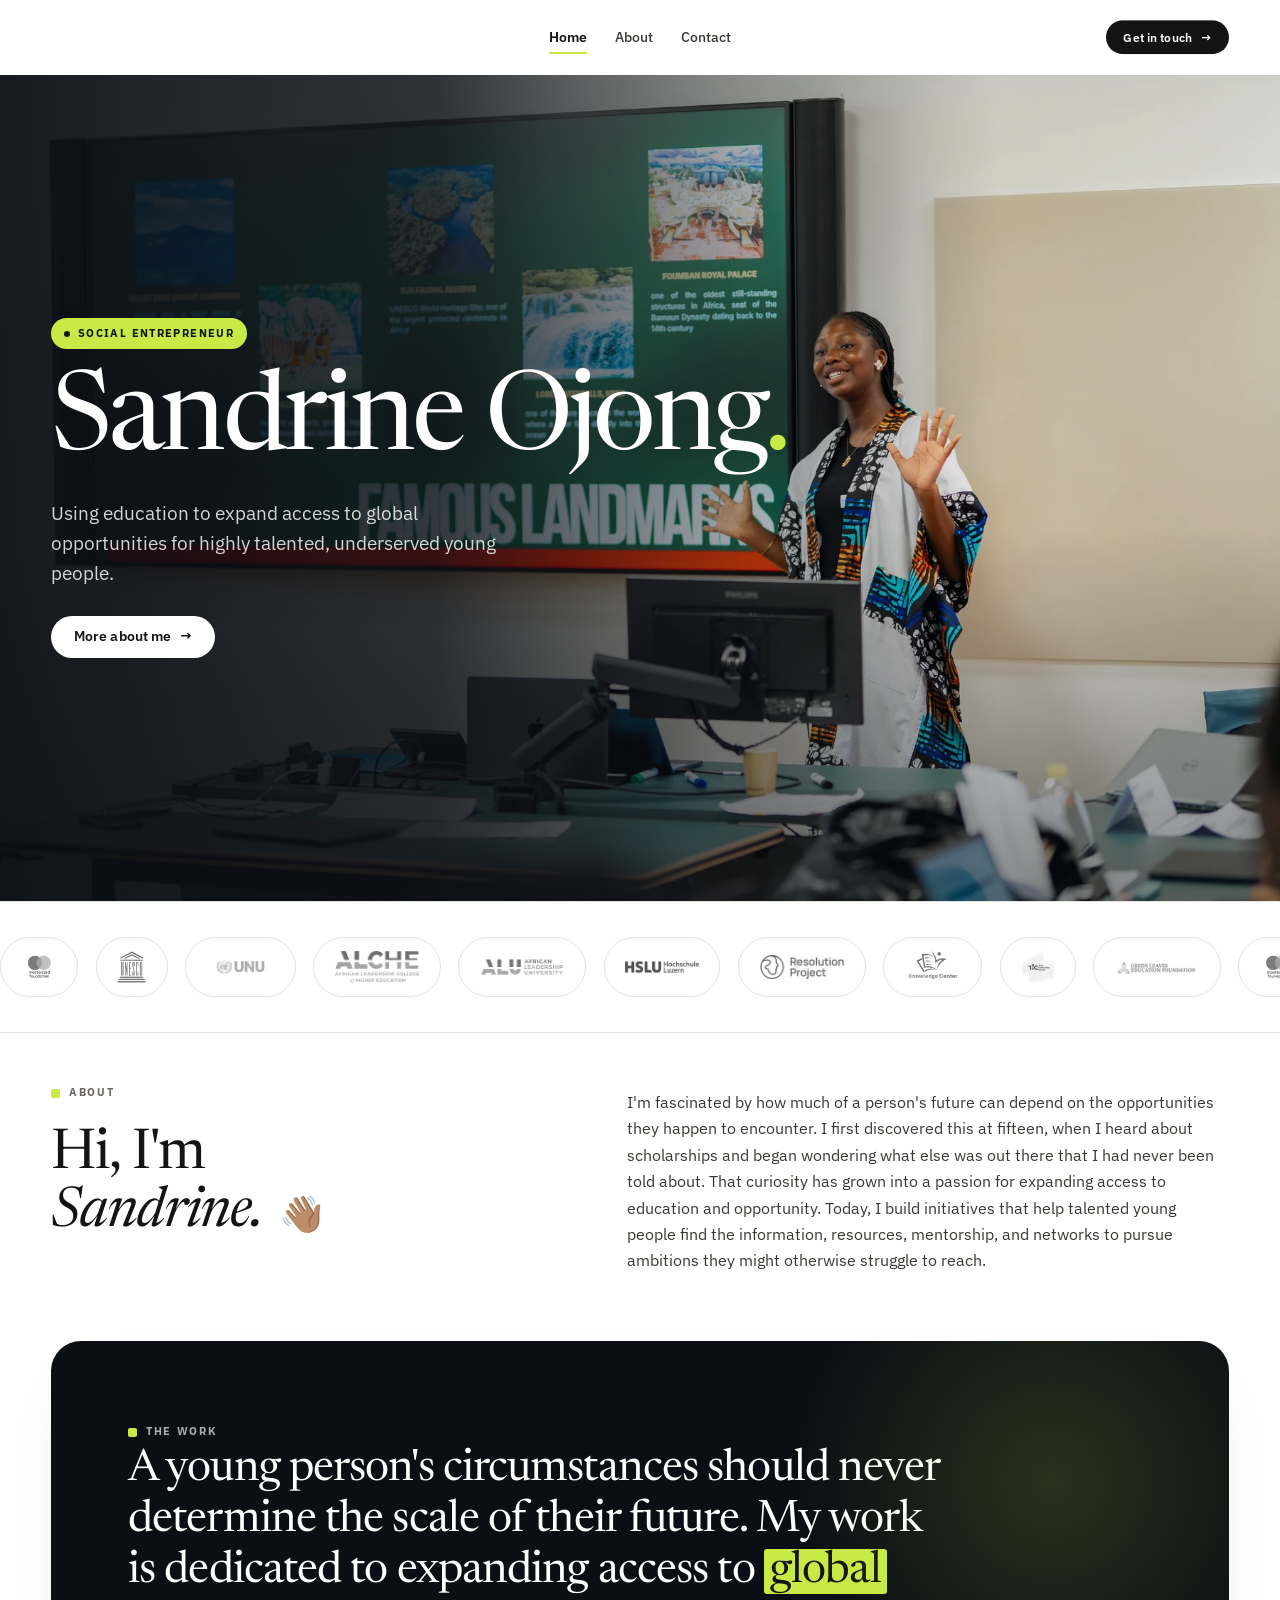
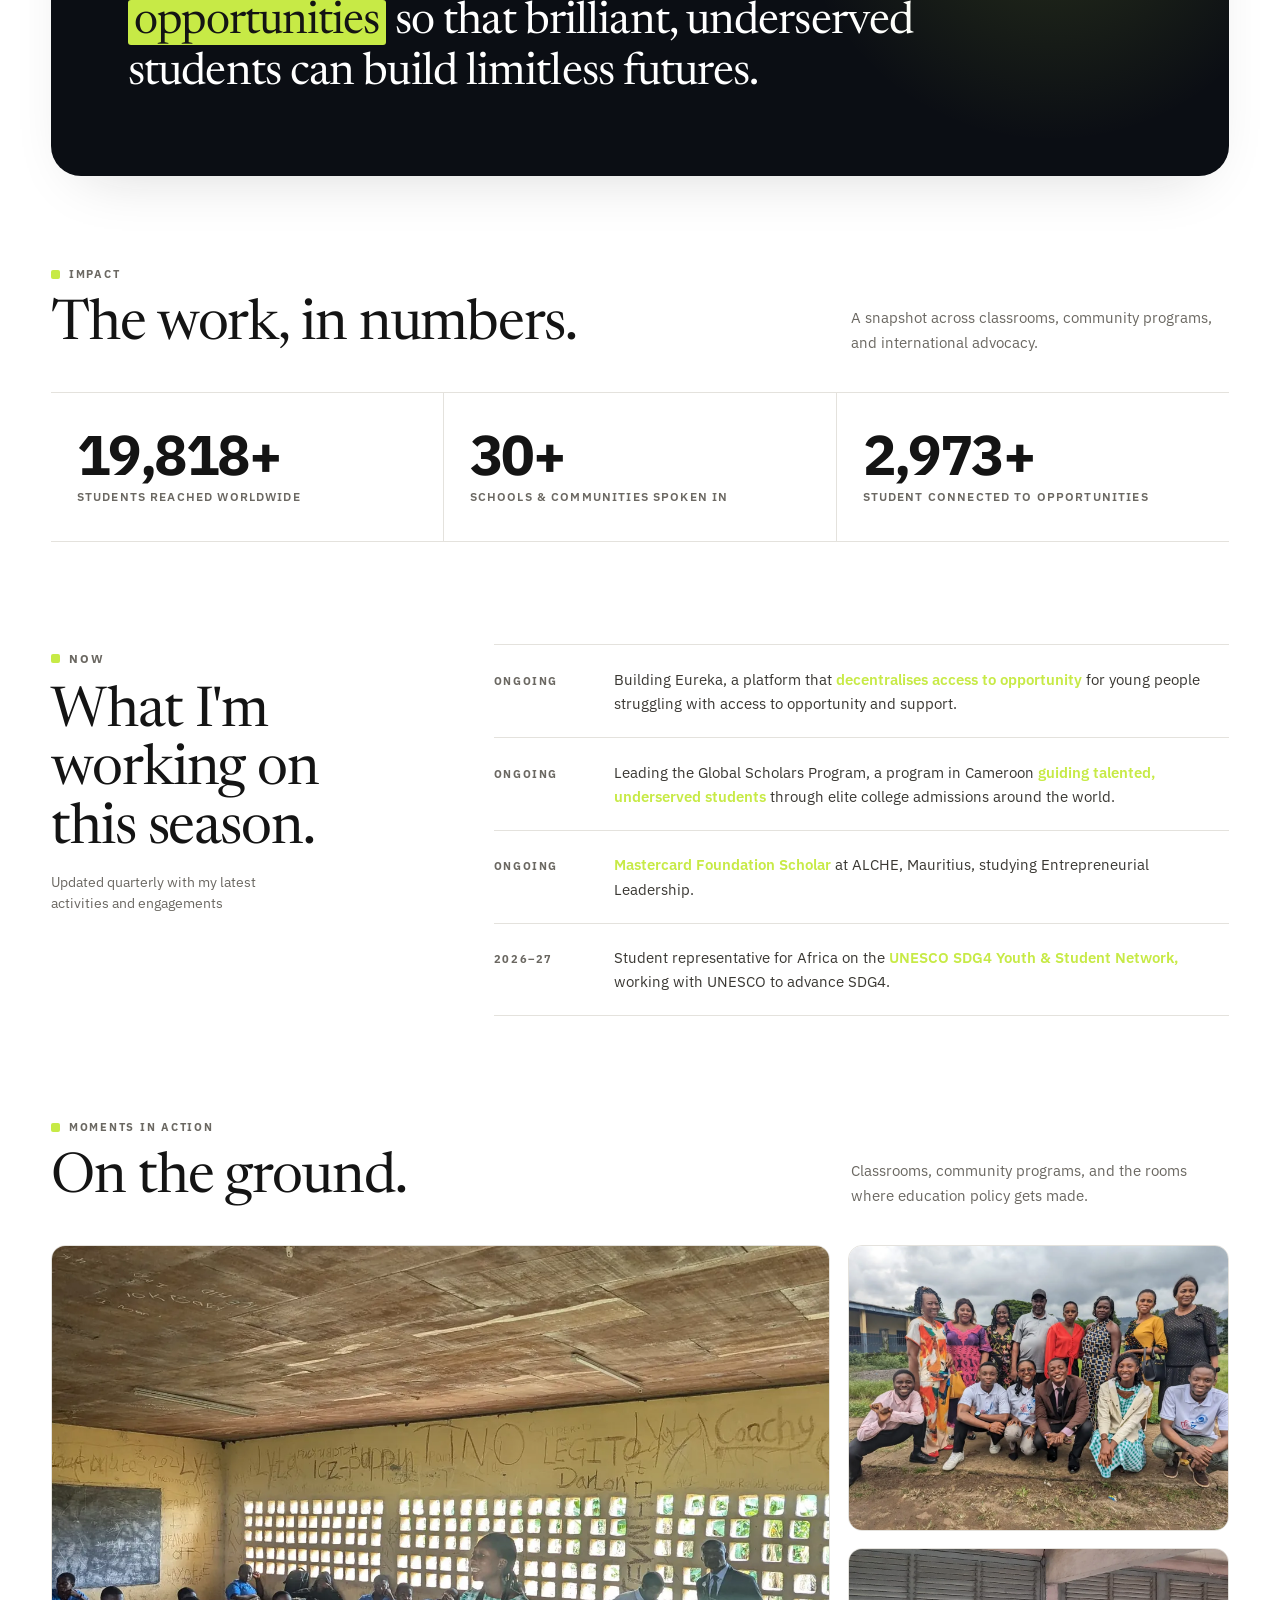
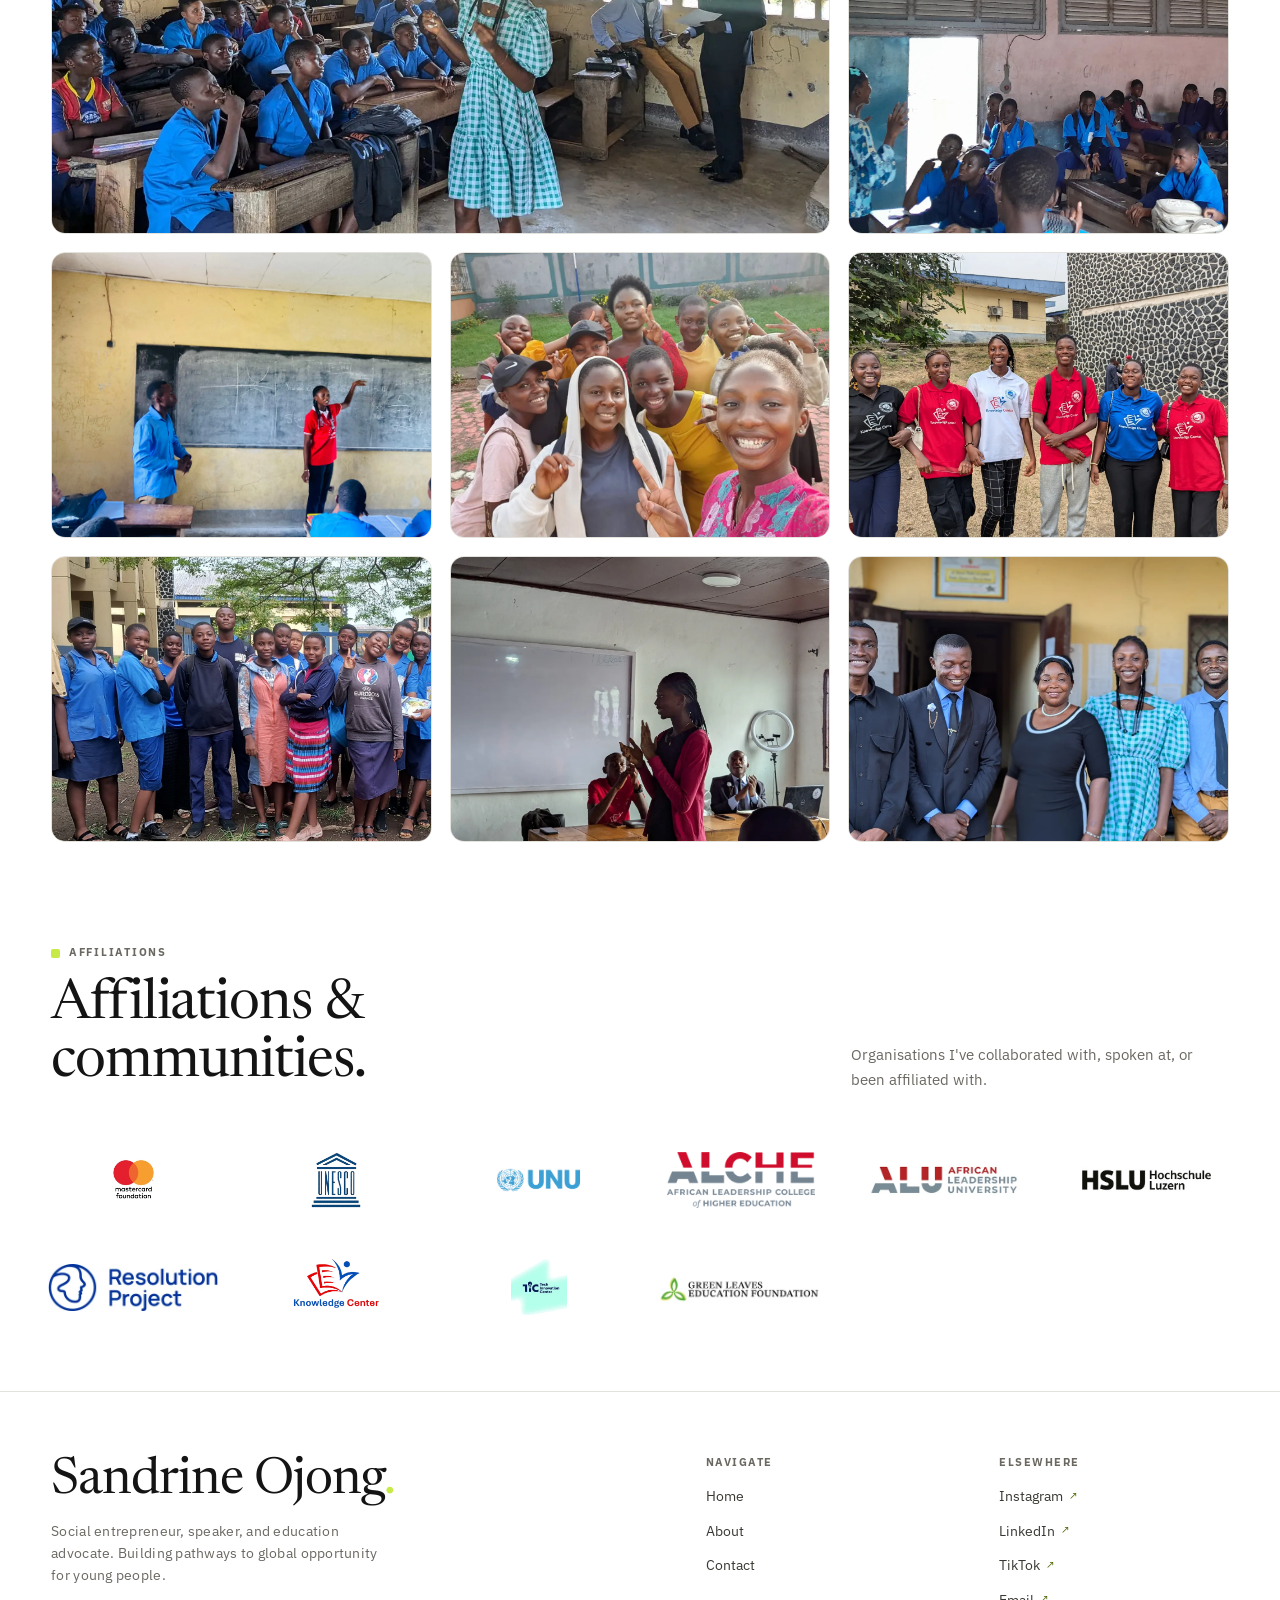
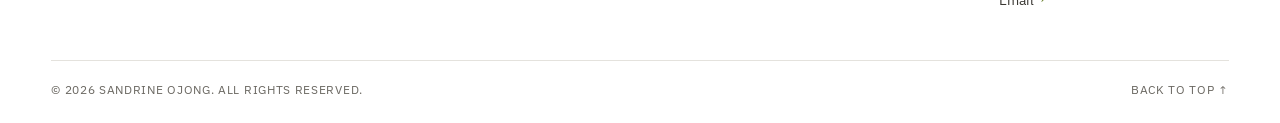
==== commit 19a7be5f: "content(moments): replace 7th gallery photo with attached image" ====
--- a/index.html
+++ b/index.html
@@ -223,8 +223,8 @@
             <img src="assets/images/home/img-20250520-wa0004.webp" alt="STEM exam facilitation at a school in Cameroon" loading="lazy">
             <figcaption class="gallery__caption"><strong>STEM exam facilitation</strong><span>community · Cameroon</span></figcaption>
           </figure>
-          <figure class="gallery__item" data-gallery-item data-cat="community" data-cat-label="community · Cameroon" data-title="school teach club" data-full="assets/images/home/school-teach-club.webp" tabindex="0" role="button" aria-label="Open image: school teach club">
-            <img src="assets/images/home/school-teach-club.webp" alt="sandrine at a school teach club she created" loading="lazy">
+          <figure class="gallery__item" data-gallery-item data-cat="community" data-cat-label="community · Cameroon" data-title="school teach club" data-full="assets/images/home/home-school-teach-club.webp" tabindex="0" role="button" aria-label="Open image: school teach club">
+            <img src="assets/images/home/home-school-teach-club.webp" alt="sandrine at a school teach club she created" loading="lazy">
             <figcaption class="gallery__caption"><strong>school teach club</strong><span>community · Cameroon</span></figcaption>
           </figure>
           <figure class="gallery__item" data-gallery-item data-cat="community" data-cat-label="community" data-title="college orientation workshop" data-full="assets/images/home/pxl_20250621_122134770.portrait.webp" tabindex="0" role="button" aria-label="Open image: college orientation workshop">
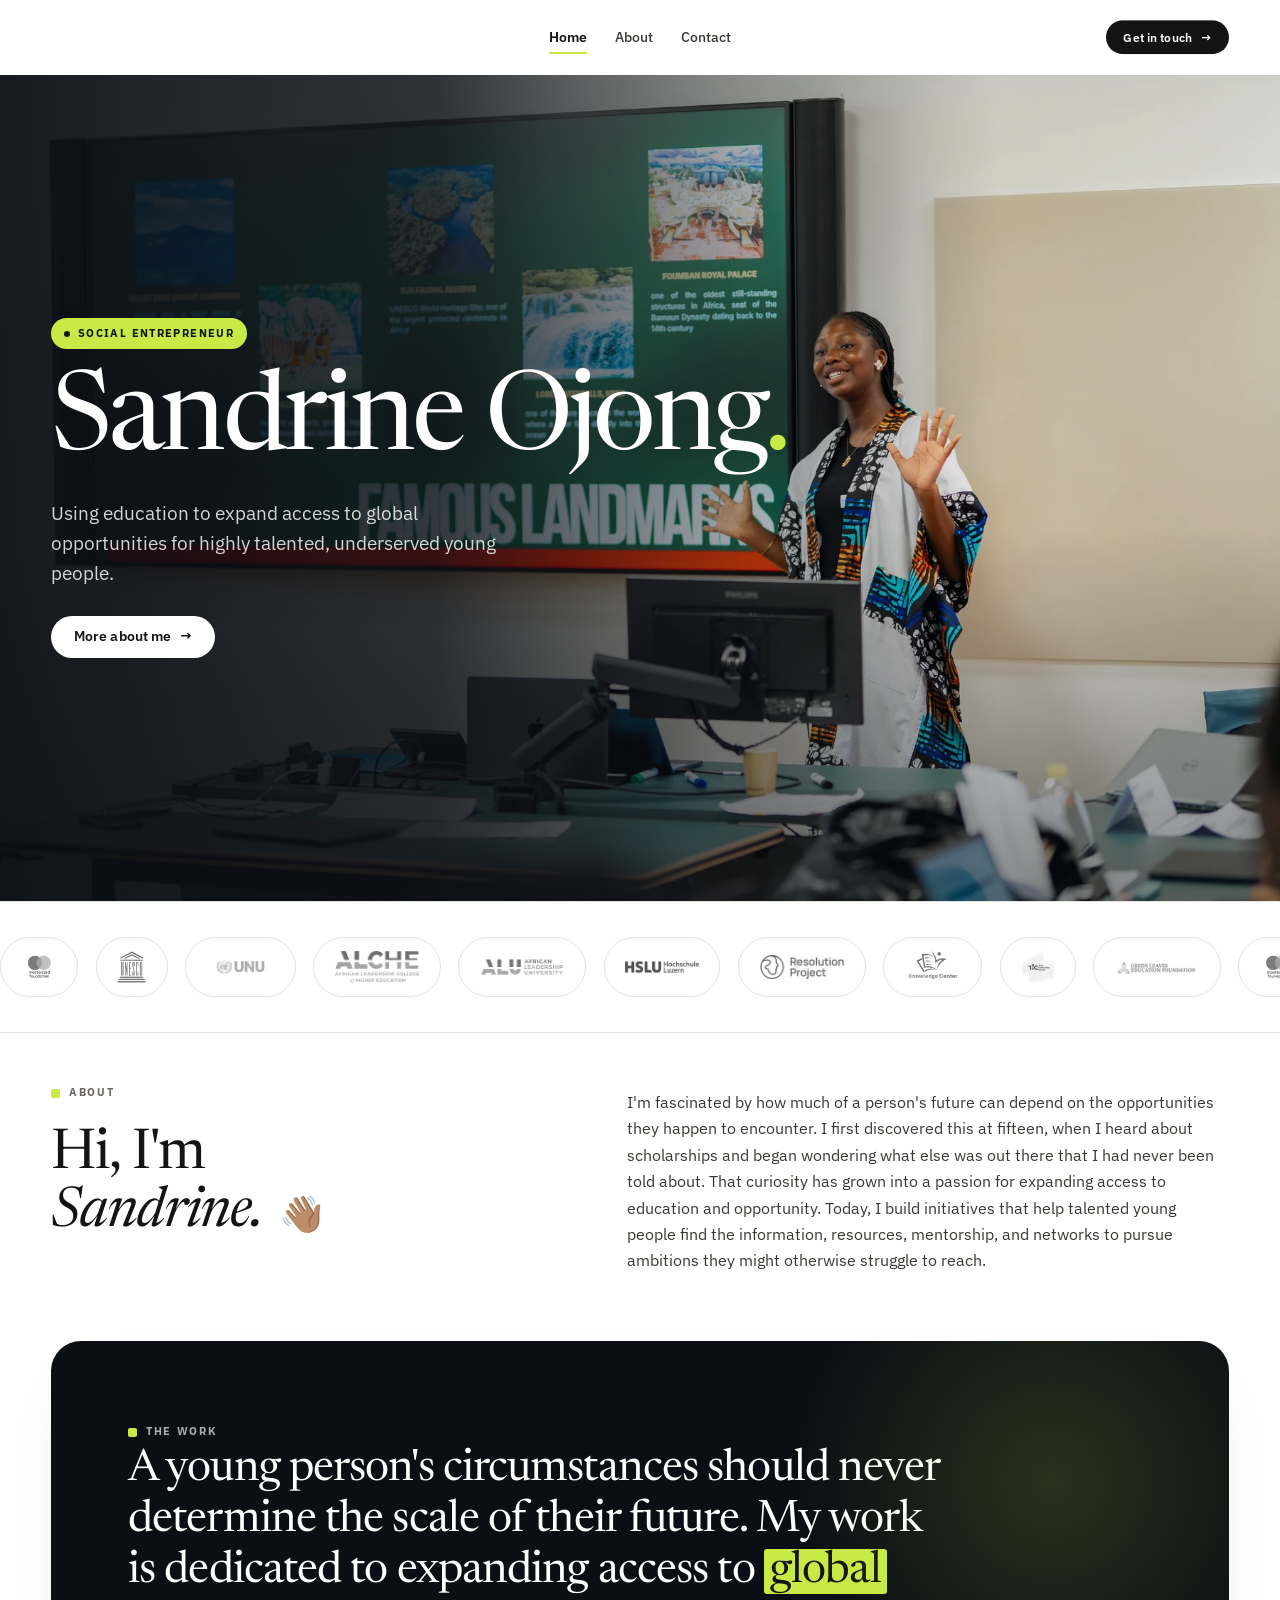
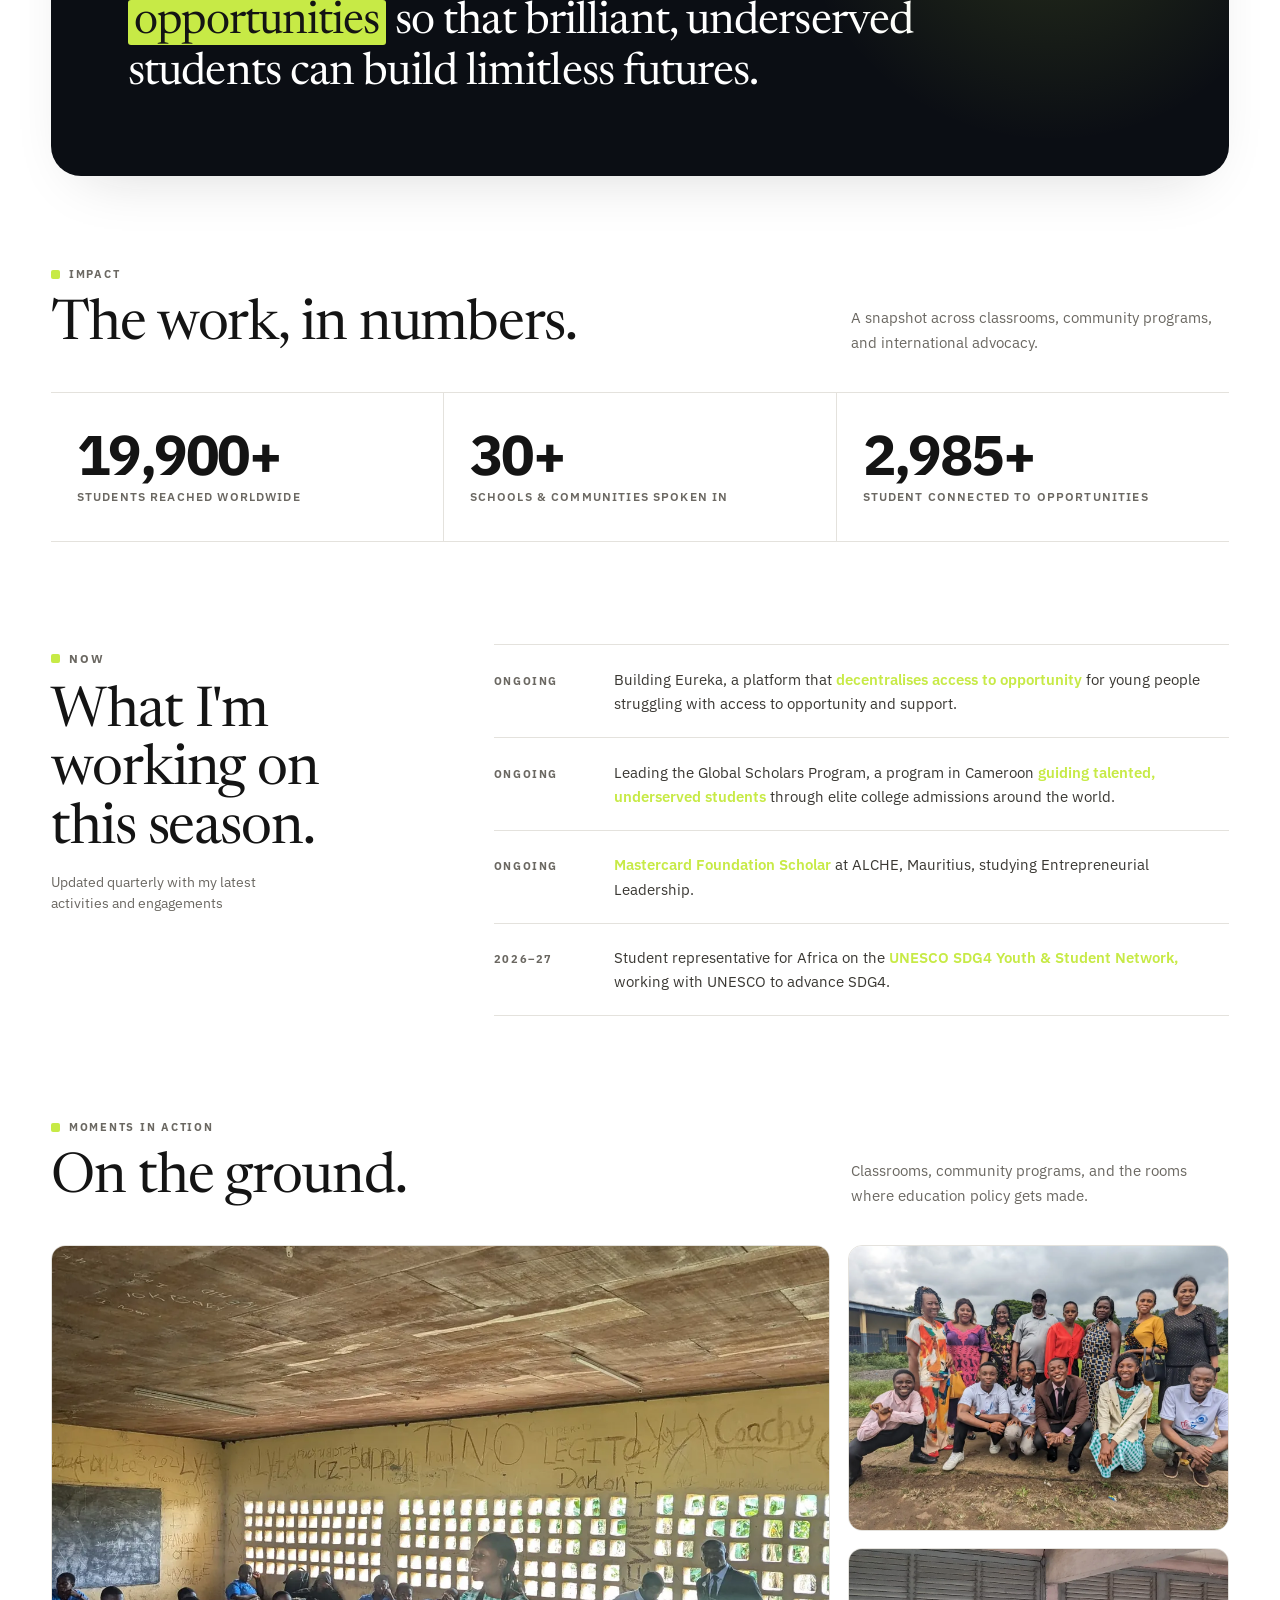
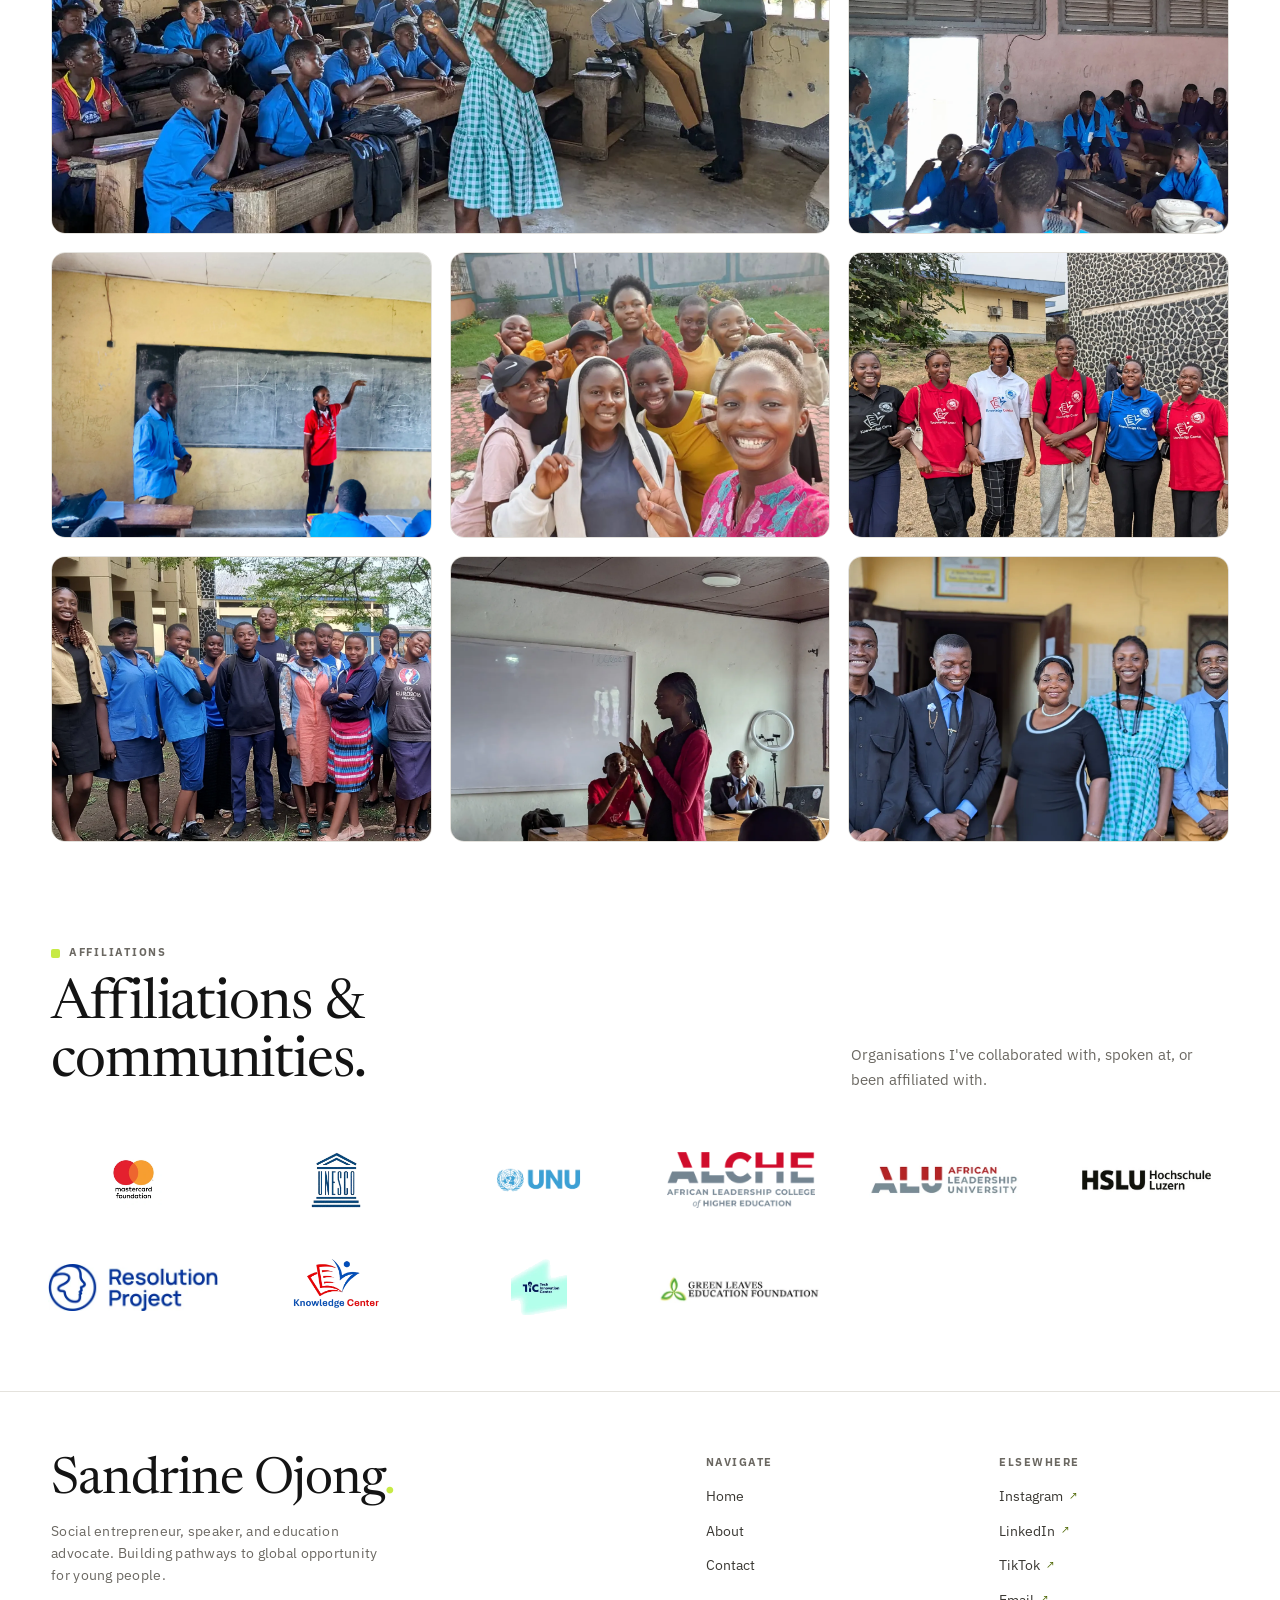
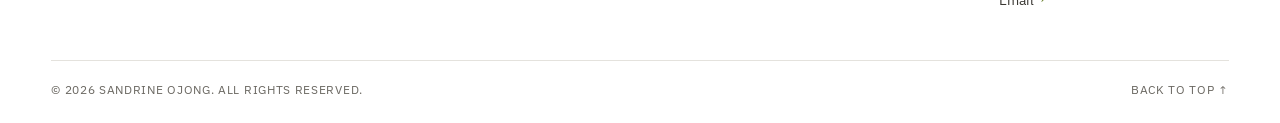
==== commit c5806dea: "content(moments): rename teach->tech, shift 7th image left, relabel 3rd image" ====
--- a/index.html
+++ b/index.html
@@ -207,9 +207,9 @@
             <img src="assets/images/home/img-20240803-wa0049.webp" alt="sandrine in a parents workshop" loading="lazy">
             <figcaption class="gallery__caption"><strong>talk with parents</strong><span>community · Cameroon</span></figcaption>
           </figure>
-          <figure class="gallery__item" data-gallery-item data-cat="community" data-cat-label="Community" data-title="A moment in the field" data-full="assets/images/home/home-20250122.webp" tabindex="0" role="button" aria-label="Open image: A moment in the field">
-            <img src="assets/images/home/home-20250122.webp" alt="a moment from Sandrine's work in the field" loading="lazy">
-            <figcaption class="gallery__caption"><strong>A moment in the field</strong><span>Community</span></figcaption>
+          <figure class="gallery__item" data-gallery-item data-cat="community" data-cat-label="Community" data-title="sharing opportunities to students and teaching them what they need to apply" data-full="assets/images/home/home-20250122.webp" tabindex="0" role="button" aria-label="Open image: sharing opportunities to students and teaching them what they need to apply">
+            <img src="assets/images/home/home-20250122.webp" alt="sandrine sharing opportunities to students and teaching them what they need to apply" loading="lazy">
+            <figcaption class="gallery__caption"><strong>sharing opportunities to students and teaching them what they need to apply</strong><span>Community</span></figcaption>
           </figure>
           <figure class="gallery__item" data-gallery-item data-cat="classrooms" data-cat-label="classrooms · Cameroon" data-title="school visit" data-full="assets/images/home/img-20241120-wa0021.webp" tabindex="0" role="button" aria-label="Open image: school visit">
             <img src="assets/images/home/img-20241120-wa0021.webp" alt="sandrine during a school visit in Cameroon" loading="lazy">
@@ -223,9 +223,9 @@
             <img src="assets/images/home/img-20250520-wa0004.webp" alt="STEM exam facilitation at a school in Cameroon" loading="lazy">
             <figcaption class="gallery__caption"><strong>STEM exam facilitation</strong><span>community · Cameroon</span></figcaption>
           </figure>
-          <figure class="gallery__item" data-gallery-item data-cat="community" data-cat-label="community · Cameroon" data-title="school teach club" data-full="assets/images/home/home-school-teach-club.webp" tabindex="0" role="button" aria-label="Open image: school teach club">
-            <img src="assets/images/home/home-school-teach-club.webp" alt="sandrine at a school teach club she created" loading="lazy">
-            <figcaption class="gallery__caption"><strong>school teach club</strong><span>community · Cameroon</span></figcaption>
+          <figure class="gallery__item" data-gallery-item data-cat="community" data-cat-label="community · Cameroon" data-title="school tech club" data-full="assets/images/home/home-school-tech-club.webp" tabindex="0" role="button" aria-label="Open image: school tech club">
+            <img src="assets/images/home/home-school-tech-club.webp" alt="sandrine at a school tech club she created" loading="lazy" style="object-position: 20% center;">
+            <figcaption class="gallery__caption"><strong>school tech club</strong><span>community · Cameroon</span></figcaption>
           </figure>
           <figure class="gallery__item" data-gallery-item data-cat="community" data-cat-label="community" data-title="college orientation workshop" data-full="assets/images/home/pxl_20250621_122134770.portrait.webp" tabindex="0" role="button" aria-label="Open image: college orientation workshop">
             <img src="assets/images/home/pxl_20250621_122134770.portrait.webp" alt="college orientation workshop" loading="lazy">
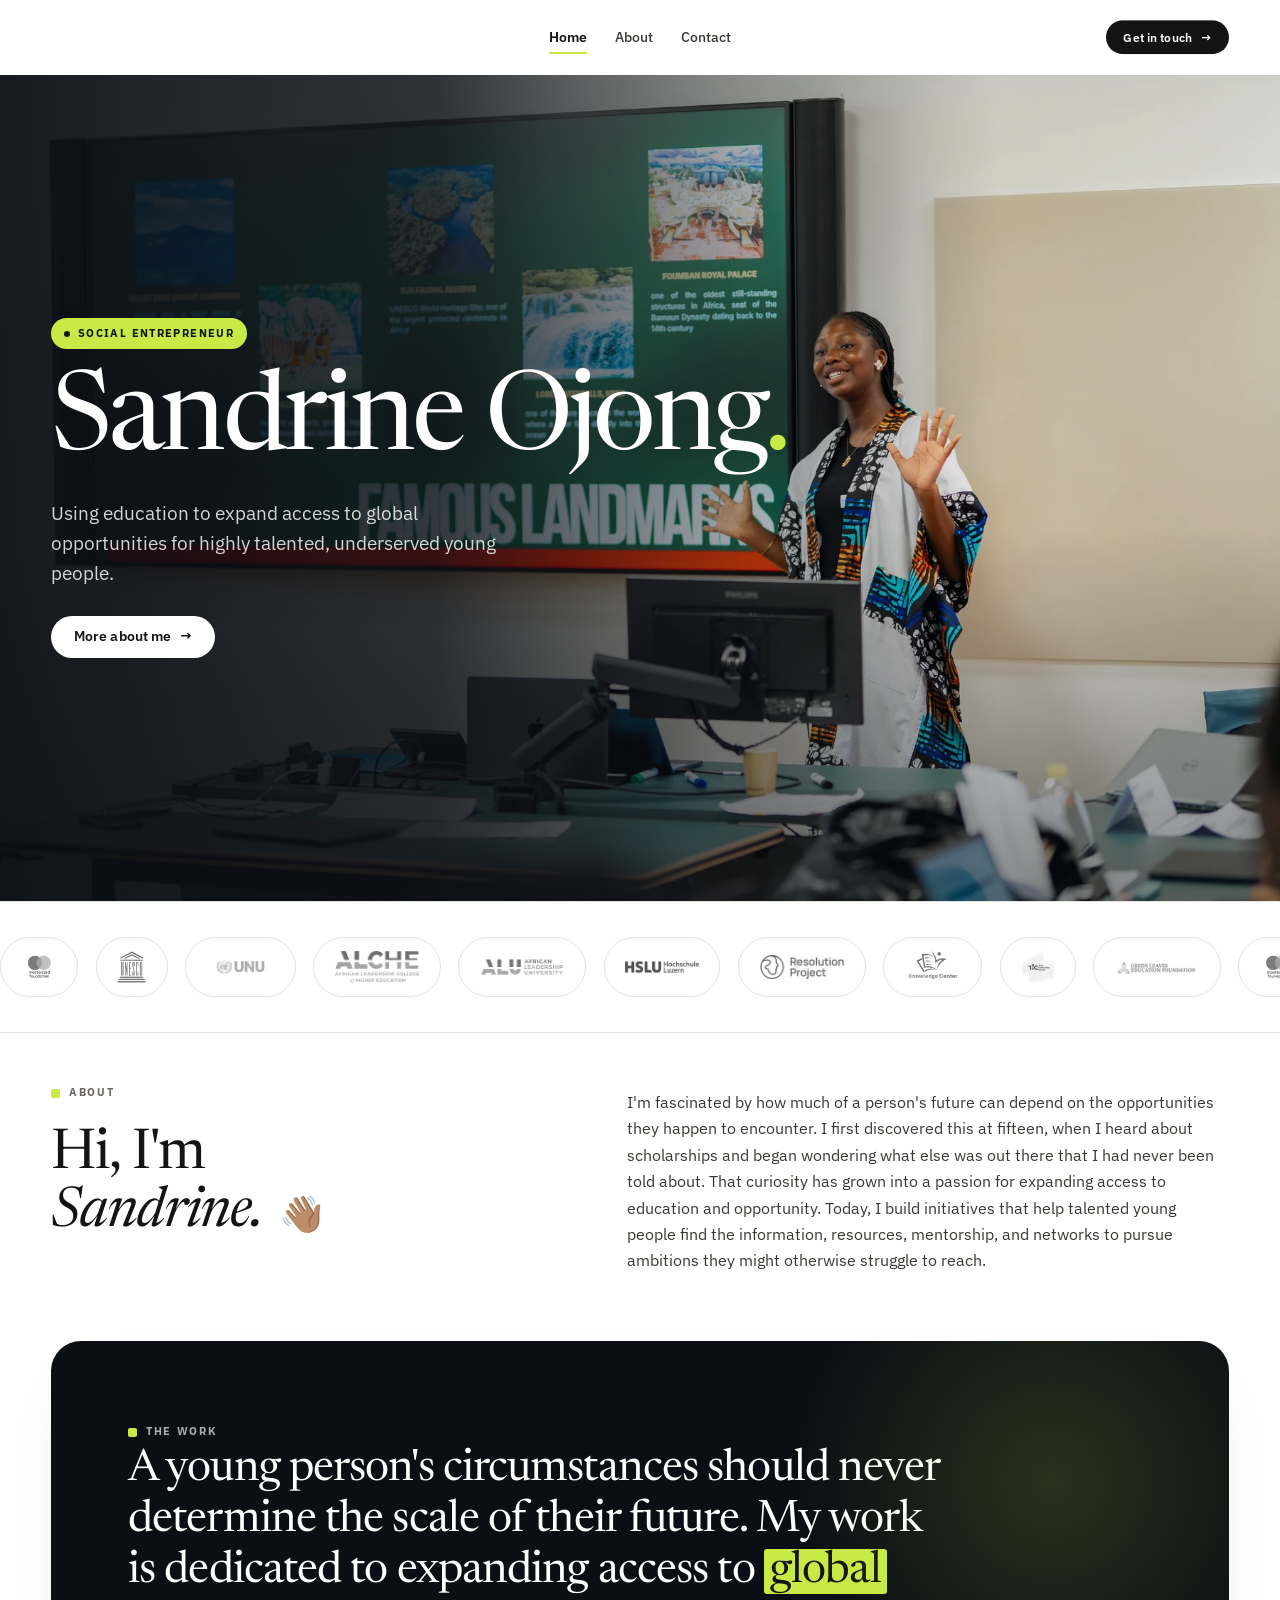
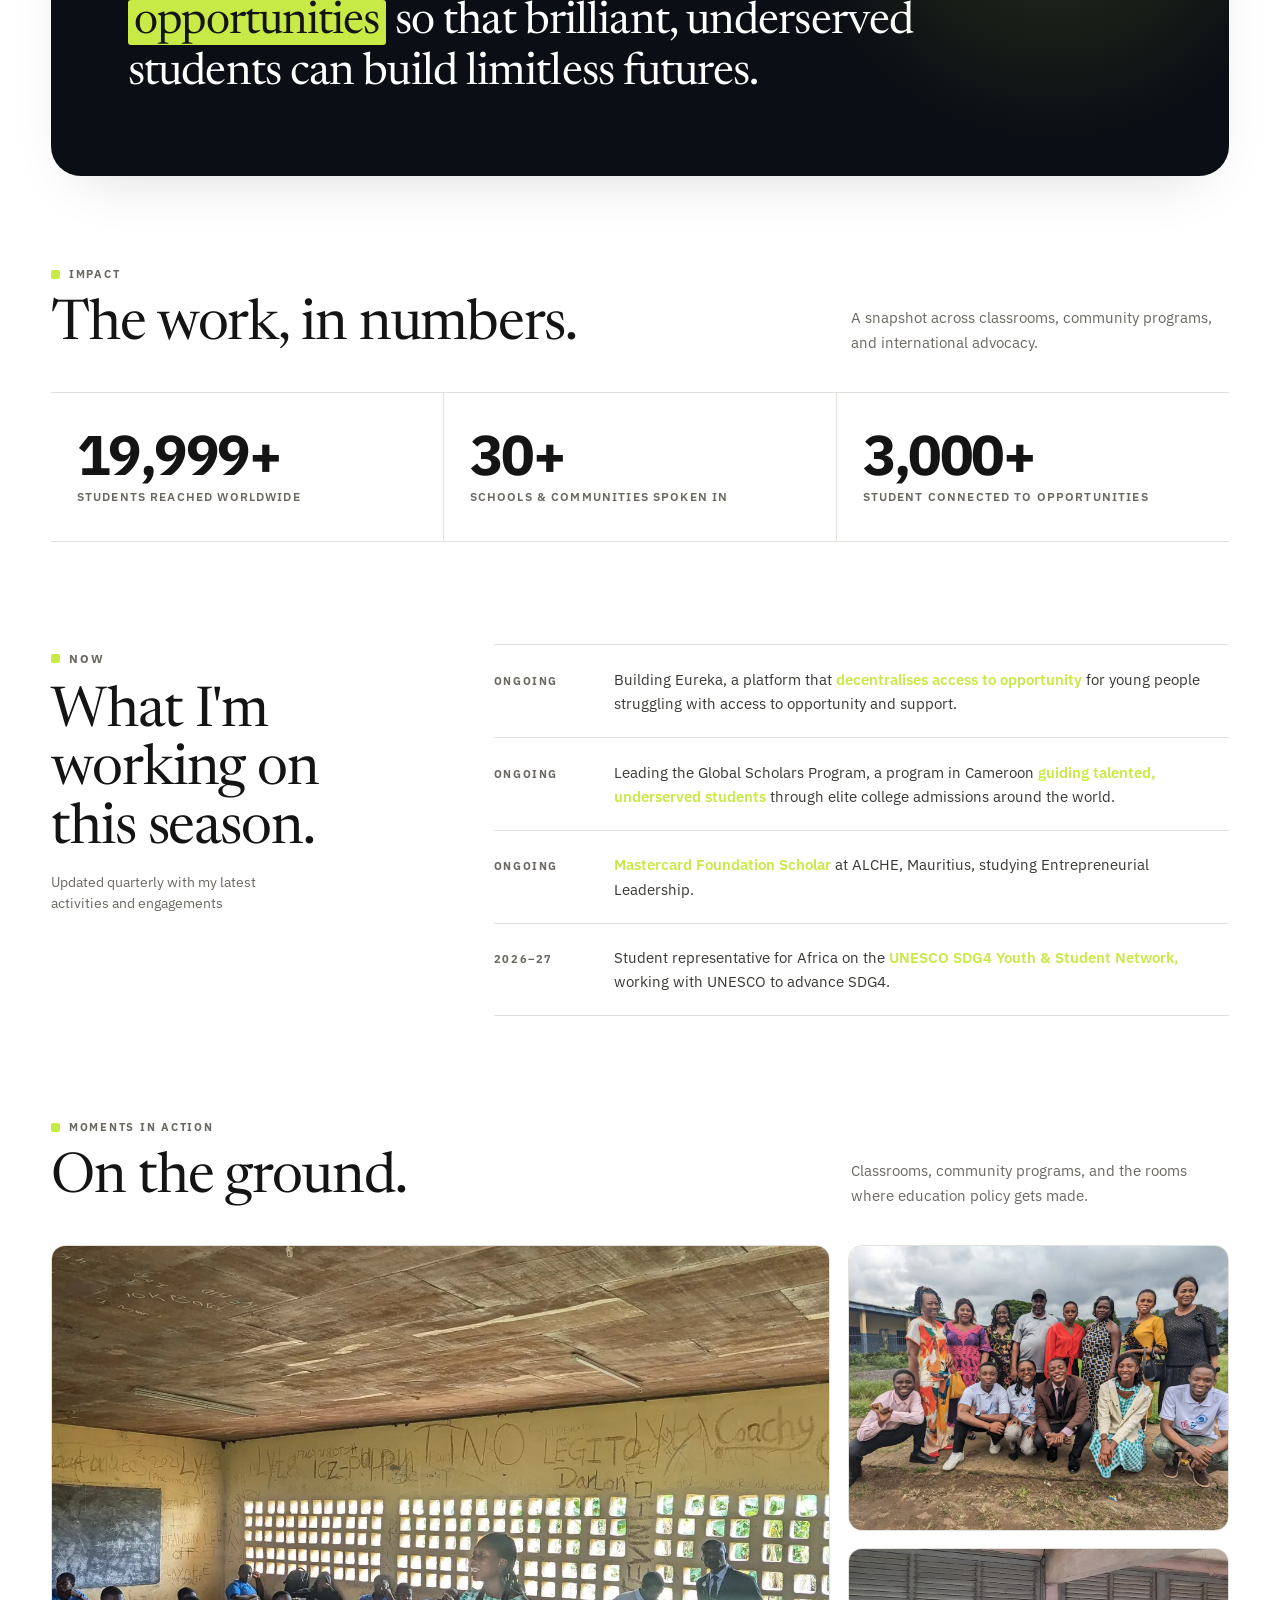
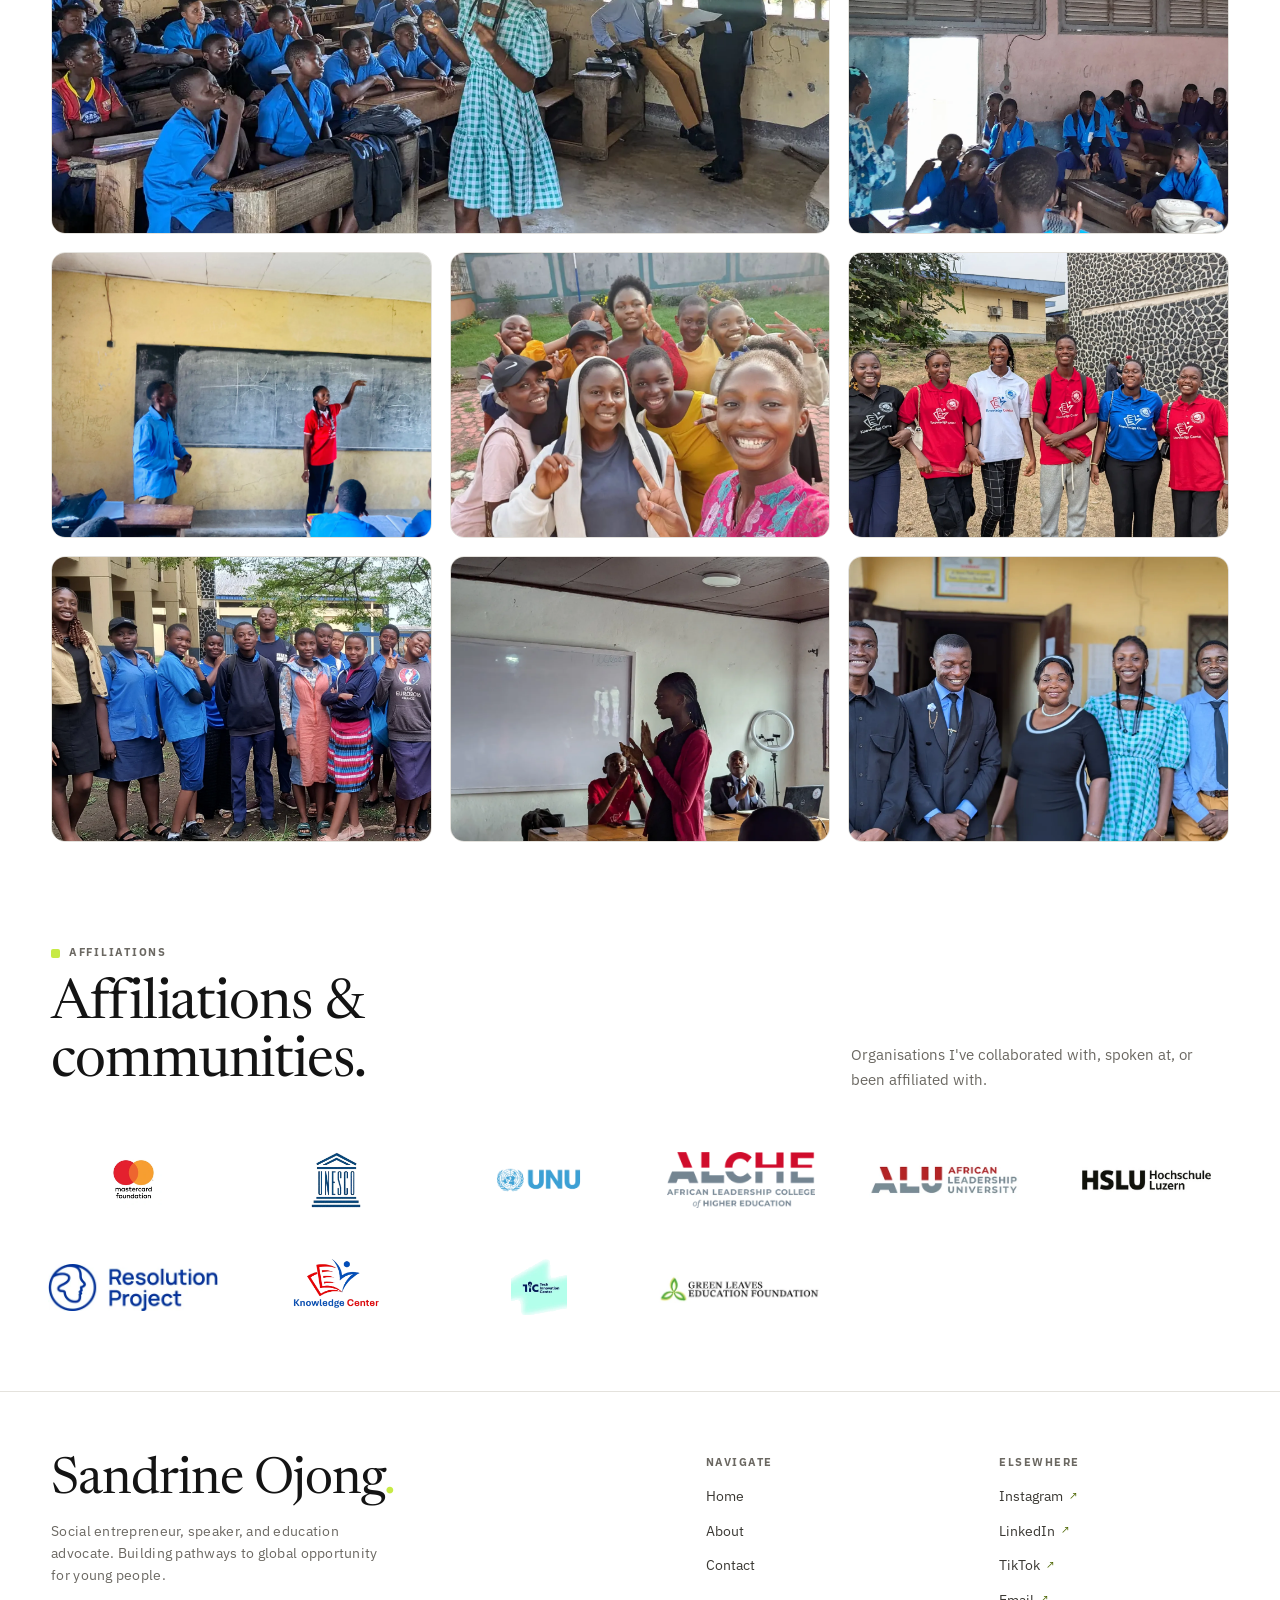
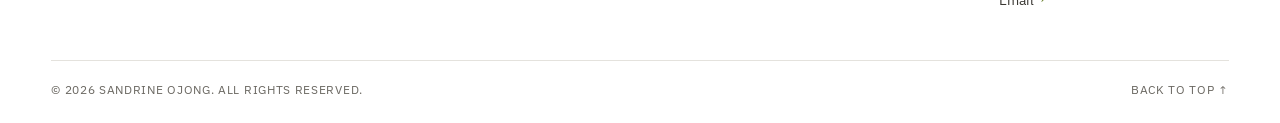
==== commit 8bd0eb27: "content(moments): relabel 3rd gallery image as sharing opportunities" ====
--- a/index.html
+++ b/index.html
@@ -207,9 +207,9 @@
             <img src="assets/images/home/img-20240803-wa0049.webp" alt="sandrine in a parents workshop" loading="lazy">
             <figcaption class="gallery__caption"><strong>talk with parents</strong><span>community · Cameroon</span></figcaption>
           </figure>
-          <figure class="gallery__item" data-gallery-item data-cat="community" data-cat-label="Community" data-title="sharing opportunities to students and teaching them what they need to apply" data-full="assets/images/home/home-20250122.webp" tabindex="0" role="button" aria-label="Open image: sharing opportunities to students and teaching them what they need to apply">
-            <img src="assets/images/home/home-20250122.webp" alt="sandrine sharing opportunities to students and teaching them what they need to apply" loading="lazy">
-            <figcaption class="gallery__caption"><strong>sharing opportunities to students and teaching them what they need to apply</strong><span>Community</span></figcaption>
+          <figure class="gallery__item" data-gallery-item data-cat="community" data-cat-label="Community" data-title="sharing opportunities" data-full="assets/images/home/home-20250122.webp" tabindex="0" role="button" aria-label="Open image: sharing opportunities">
+            <img src="assets/images/home/home-20250122.webp" alt="sandrine sharing opportunities" loading="lazy">
+            <figcaption class="gallery__caption"><strong>sharing opportunities</strong><span>Community</span></figcaption>
           </figure>
           <figure class="gallery__item" data-gallery-item data-cat="classrooms" data-cat-label="classrooms · Cameroon" data-title="school visit" data-full="assets/images/home/img-20241120-wa0021.webp" tabindex="0" role="button" aria-label="Open image: school visit">
             <img src="assets/images/home/img-20241120-wa0021.webp" alt="sandrine during a school visit in Cameroon" loading="lazy">
